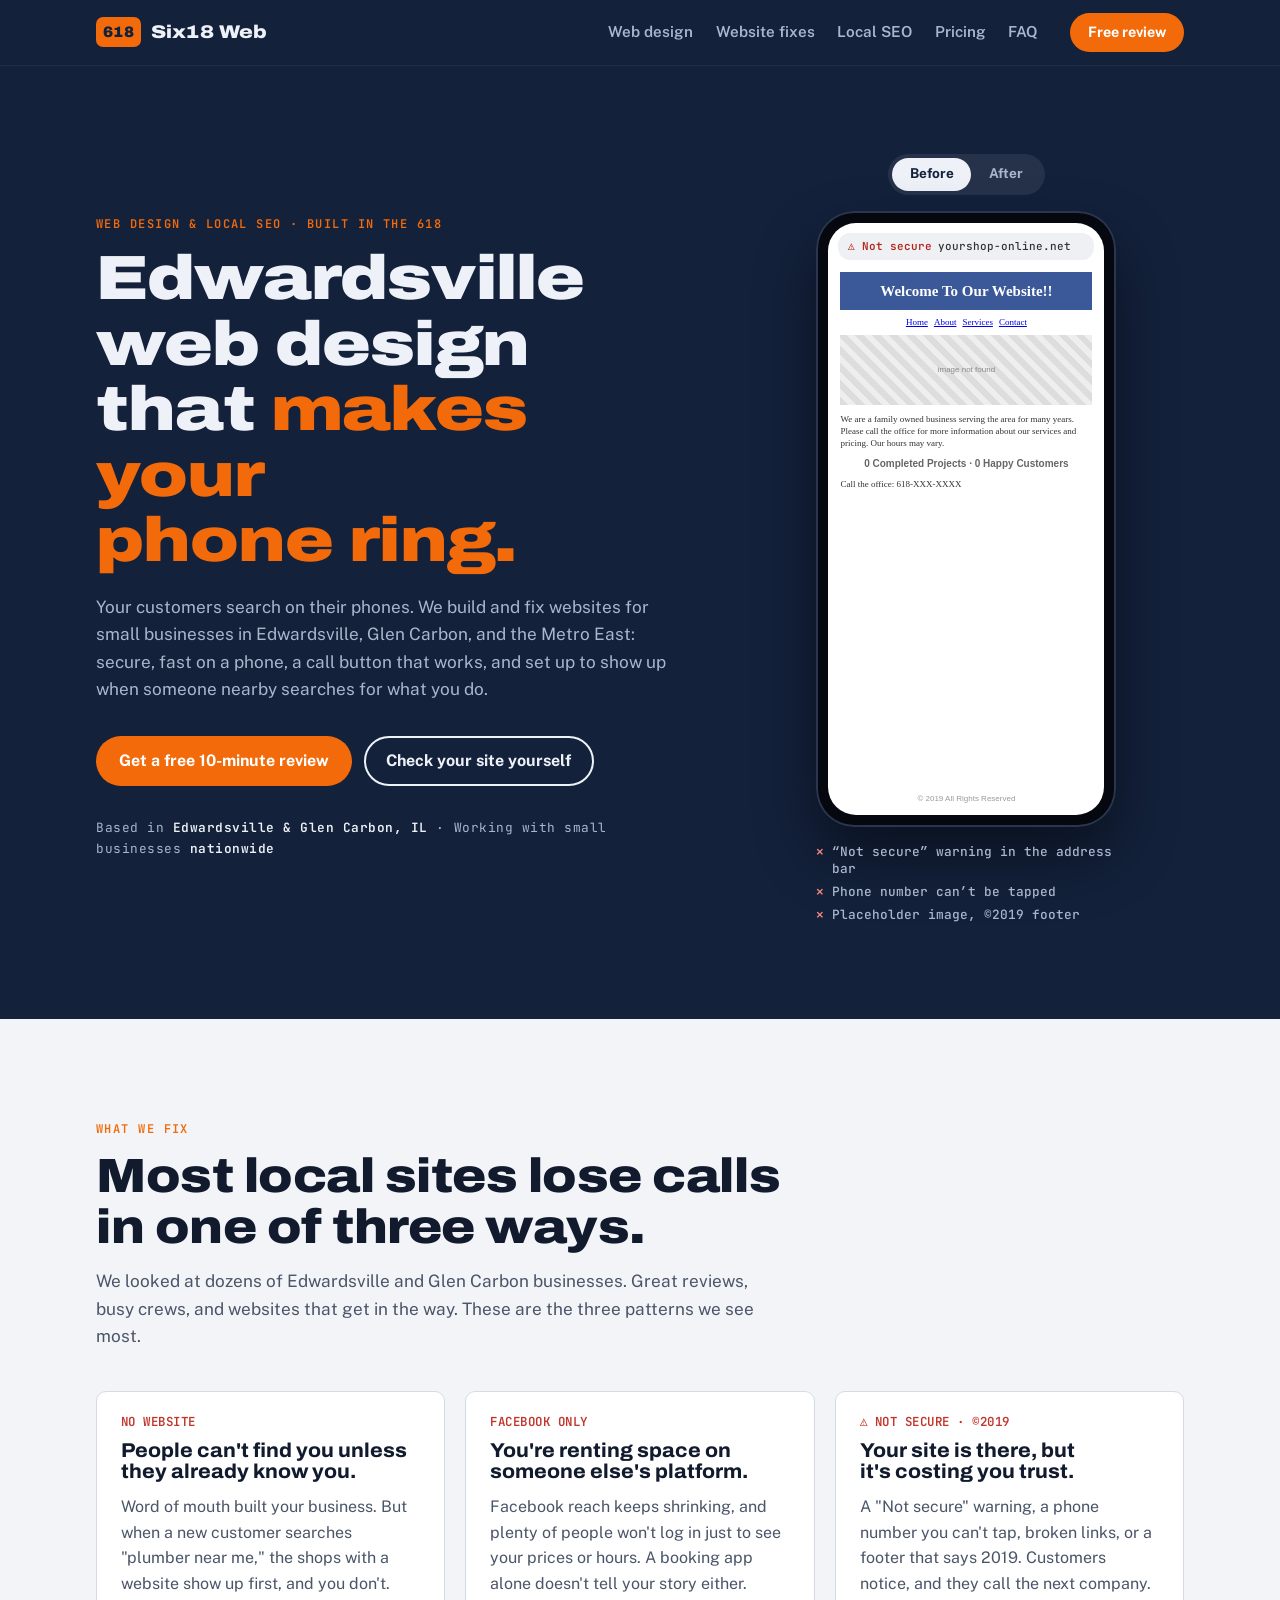
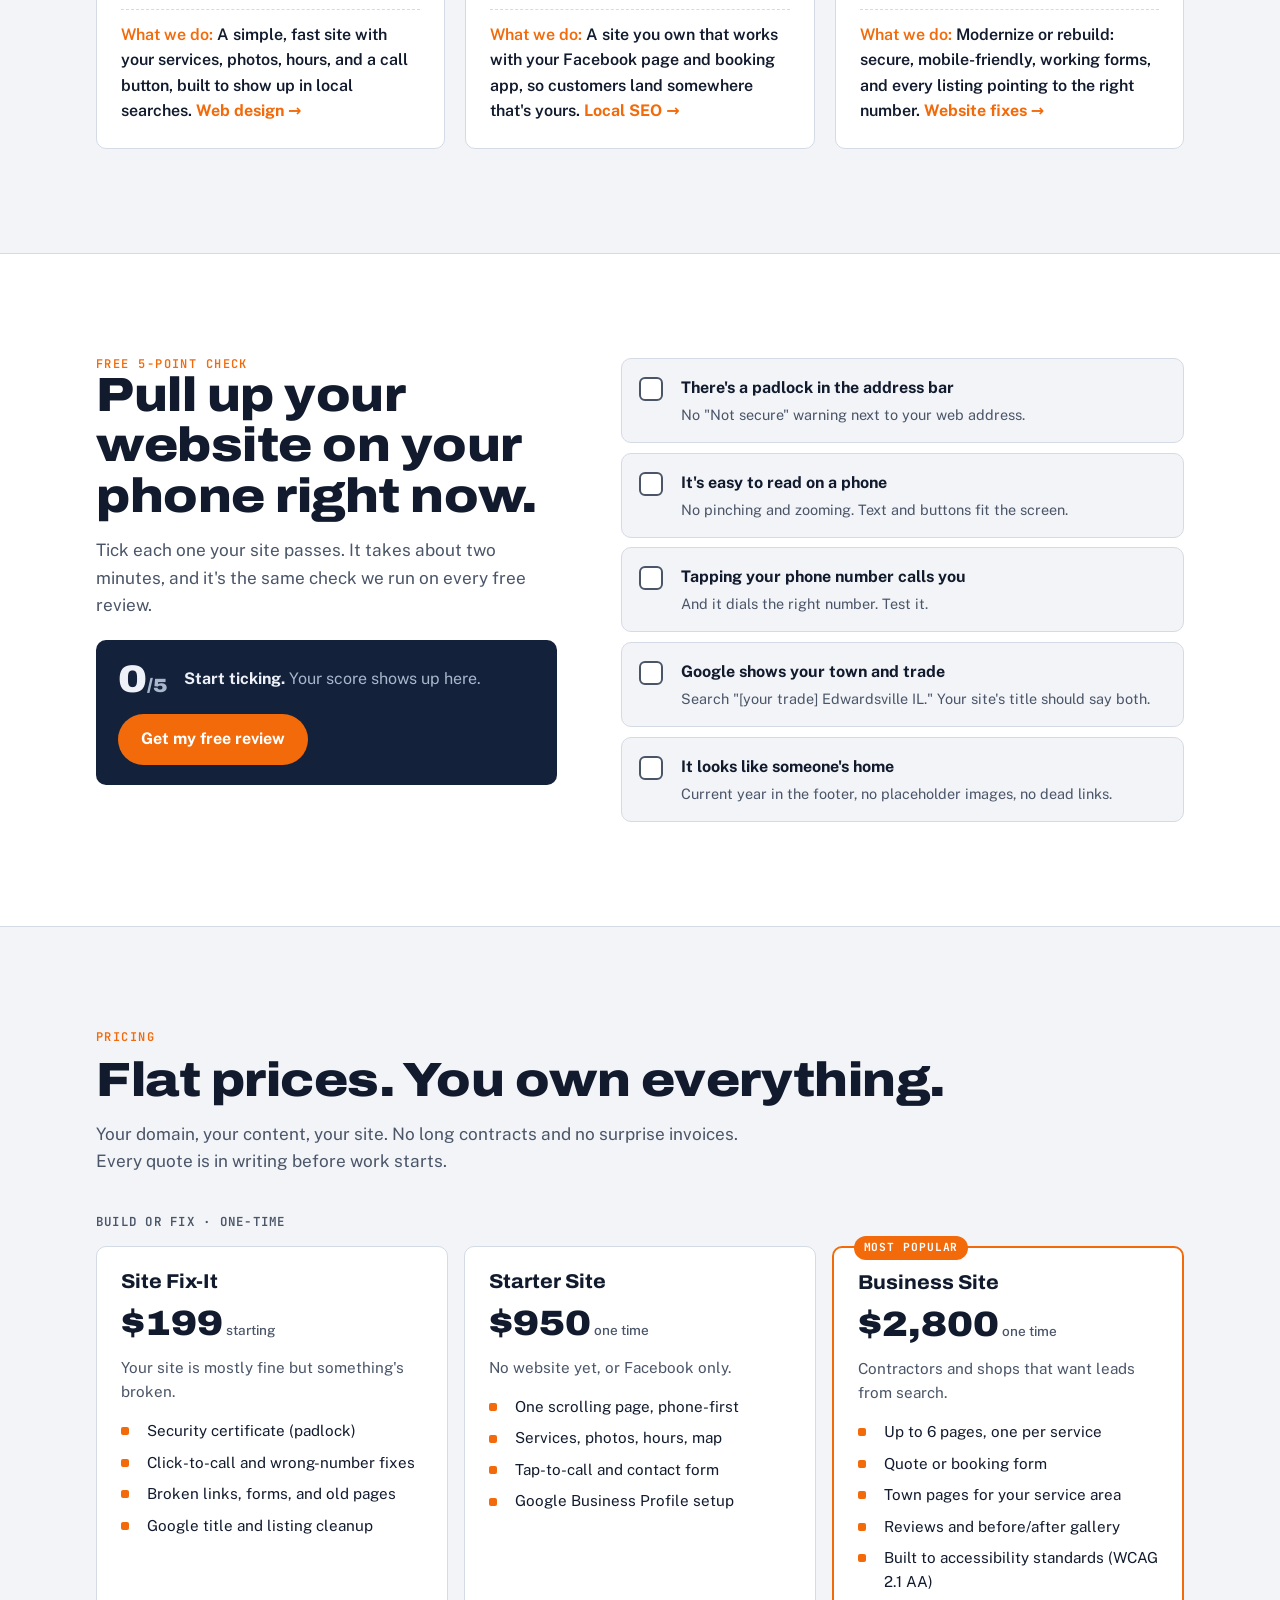
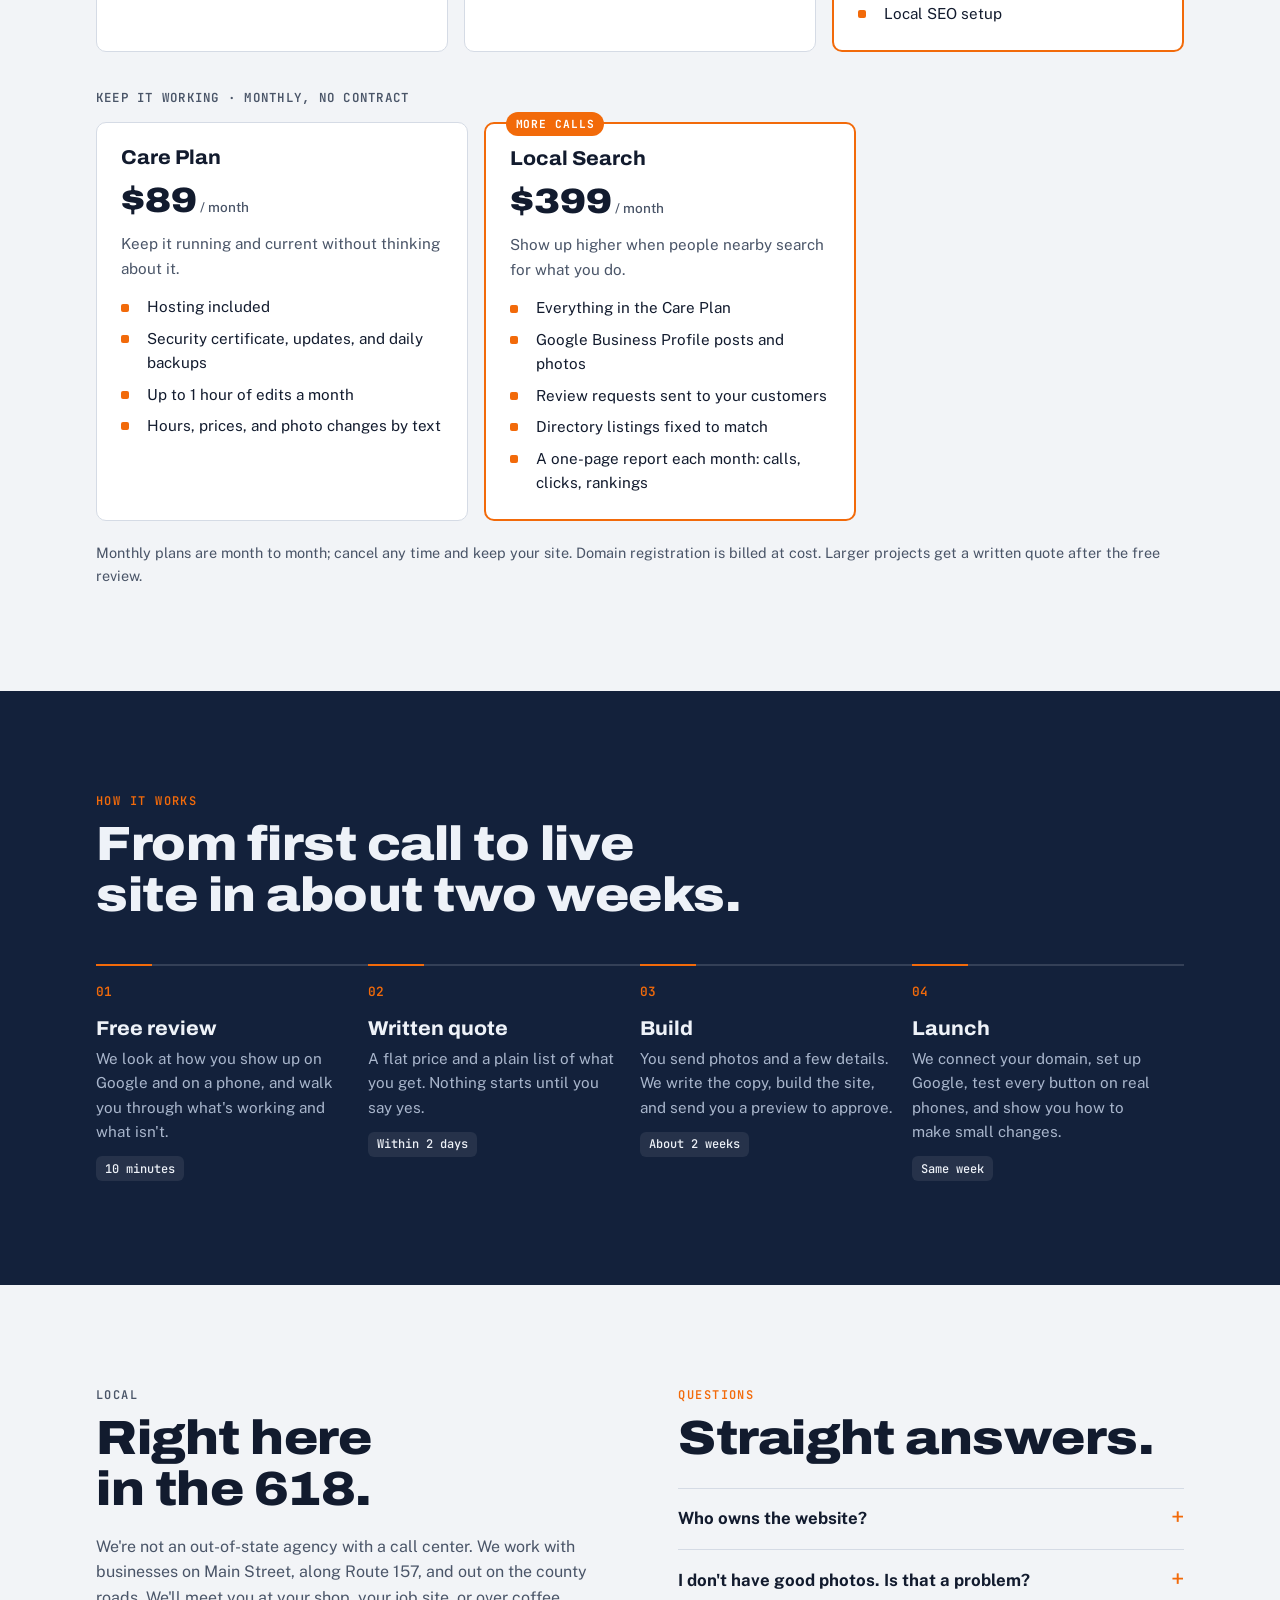
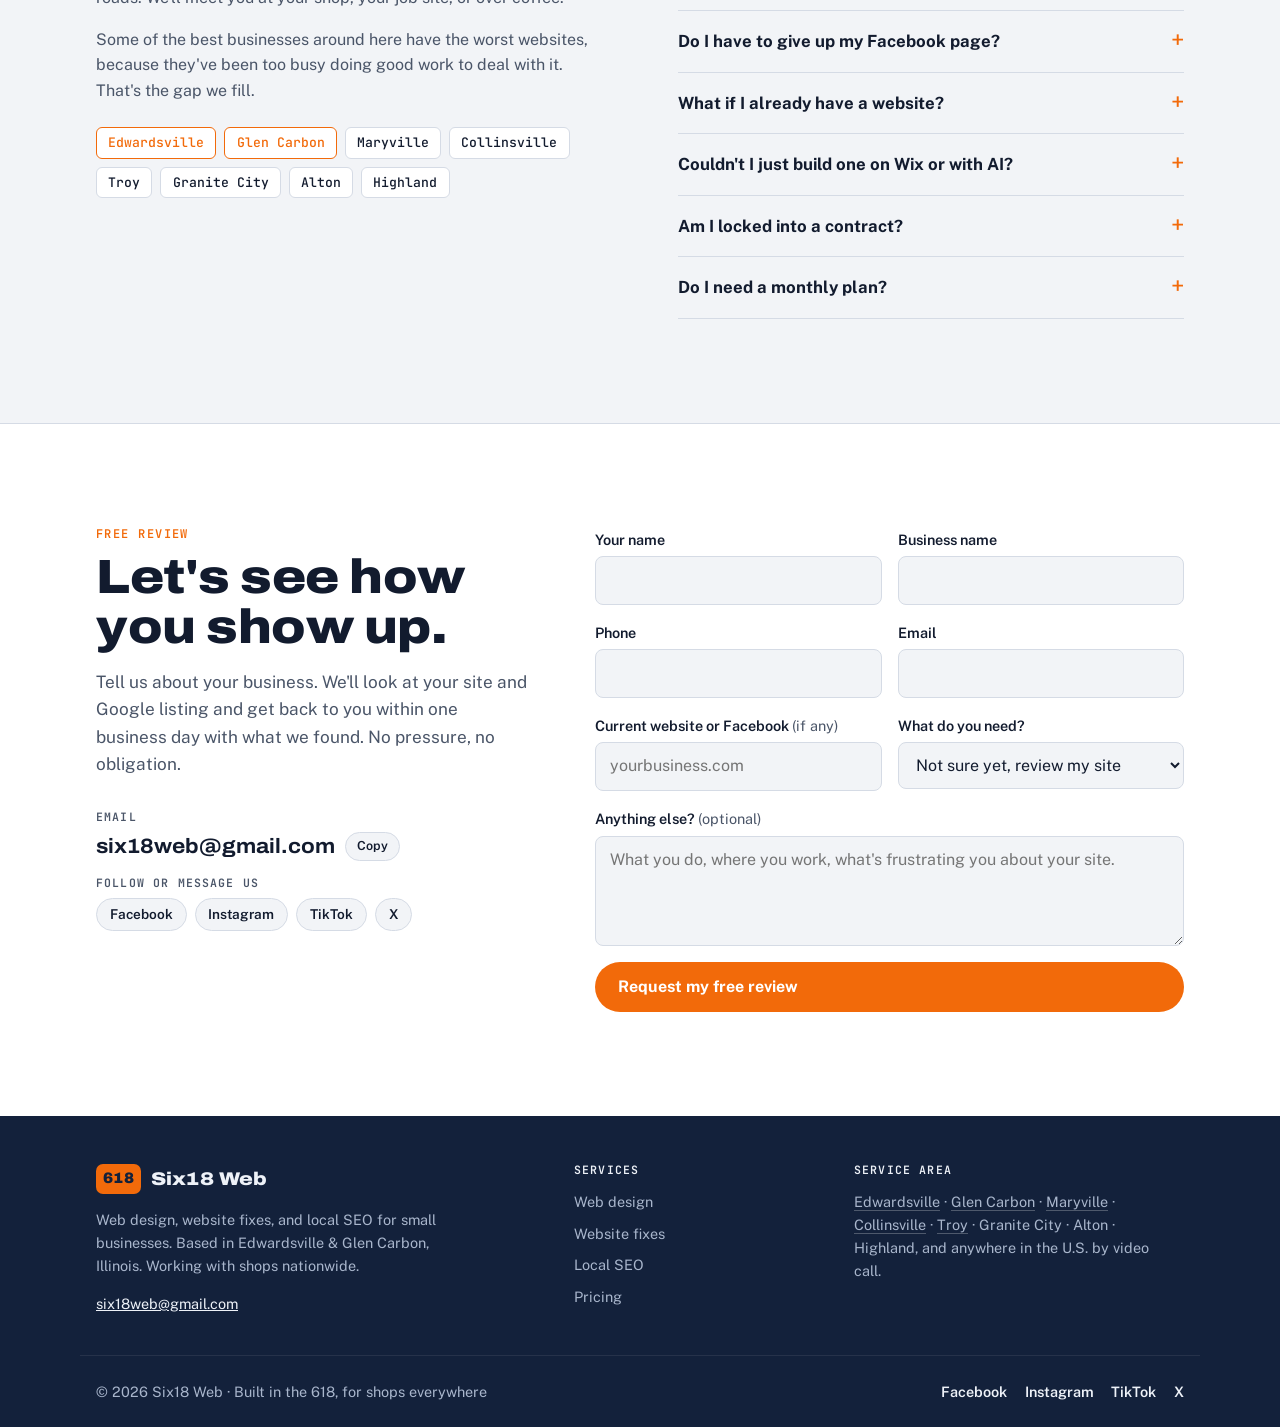
==== index.html @ 02f6ecf0 "Add town pages for Edwardsville, Glen Carbon, Collinsville, Maryville, Troy Each page has town-speci" ====
<!doctype html>
<html lang="en">
<head>
<meta charset="utf-8">
<meta name="viewport" content="width=device-width, initial-scale=1, viewport-fit=cover">
<title>Web Design &amp; Local SEO in Edwardsville, IL | Six18 Web</title>
<meta name="description" content="Web design, website fixes &amp; local SEO for small businesses in Edwardsville, Glen Carbon &amp; the Metro East. Flat prices. Free 10-minute site review.">
<link rel="canonical" href="https://six18web.com/">
<meta name="robots" content="index, follow, max-image-preview:large">
<meta property="og:type" content="website">
<meta property="og:site_name" content="Six18 Web">
<meta property="og:locale" content="en_US">
<meta property="og:title" content="Web Design &amp; Local SEO in Edwardsville, IL | Six18 Web">
<meta property="og:description" content="Web design, website fixes &amp; local SEO for small businesses in Edwardsville, Glen Carbon &amp; the Metro East. Flat prices. Free 10-minute site review.">
<meta property="og:url" content="https://six18web.com/">
<meta property="og:image" content="https://six18web.com/og-image.png">
<meta property="og:image:width" content="1200">
<meta property="og:image:height" content="630">
<meta property="og:image:alt" content="Six18 Web: websites that make your phone ring">
<meta name="twitter:card" content="summary_large_image">
<meta name="twitter:site" content="@six18web">
<meta name="twitter:title" content="Web Design &amp; Local SEO in Edwardsville, IL | Six18 Web">
<meta name="twitter:description" content="Web design, website fixes &amp; local SEO for small businesses in Edwardsville, Glen Carbon &amp; the Metro East. Flat prices. Free 10-minute site review.">
<meta name="twitter:image" content="https://six18web.com/og-image.png">
<meta name="theme-color" content="#13213B">
<meta name="format-detection" content="telephone=no">
<link rel="icon" type="image/png" href="/favicon.png">
<link rel="apple-touch-icon" href="/logo.png">
<script type="application/ld+json">{"@context":"https://schema.org","@graph":[{"@type":"ProfessionalService","@id":"https://six18web.com/#business","name":"Six18 Web","alternateName":"Six18 Web Co.","url":"https://six18web.com/","email":"six18web@gmail.com","logo":"https://six18web.com/logo.png","image":"https://six18web.com/og-image.png","description":"Web design, website fixes, and local SEO for small businesses. Based in Edwardsville and Glen Carbon, Illinois, serving small businesses nationwide.","slogan":"Websites that make your phone ring.","priceRange":"$199–$2,800","address":{"@type":"PostalAddress","addressLocality":"Edwardsville","addressRegion":"IL","postalCode":"62025","addressCountry":"US"},"areaServed":[{"@type":"City","name":"Edwardsville, IL"},{"@type":"City","name":"Glen Carbon, IL"},{"@type":"City","name":"Maryville, IL"},{"@type":"City","name":"Collinsville, IL"},{"@type":"City","name":"Troy, IL"},{"@type":"City","name":"Granite City, IL"},{"@type":"City","name":"Alton, IL"},{"@type":"City","name":"Highland, IL"},{"@type":"Country","name":"United States"}],"knowsAbout":["Web design","Website repair","Local SEO","Google Business Profile","Website accessibility (WCAG 2.1 AA)","Mobile-friendly websites"],"sameAs":["https://www.facebook.com/six18web","https://www.instagram.com/six18web","https://www.tiktok.com/@six18.web","https://x.com/six18web"],"hasOfferCatalog":{"@type":"OfferCatalog","name":"Six18 Web services","itemListElement":[{"@type":"Offer","name":"Site Fix-It","price":"199","priceCurrency":"USD","description":"Fixes for an existing website, starting at $199.","url":"https://six18web.com/website-repair/"},{"@type":"Offer","name":"Starter Site","price":"950","priceCurrency":"USD","description":"One-page, phone-first website with Google Business Profile setup.","url":"https://six18web.com/web-design/"},{"@type":"Offer","name":"Business Site","price":"2800","priceCurrency":"USD","description":"Up to 6 pages, quote or booking form, town pages, and local SEO setup.","url":"https://six18web.com/web-design/"},{"@type":"Offer","name":"Care Plan","price":"89","priceCurrency":"USD","description":"Hosting, updates, backups, and up to 1 hour of edits a month.","priceSpecification":{"@type":"UnitPriceSpecification","price":"89","priceCurrency":"USD","unitText":"MONTH"},"url":"https://six18web.com/#pricing"},{"@type":"Offer","name":"Local Search","price":"399","priceCurrency":"USD","description":"Monthly Google Business Profile, reviews, listings, and reporting.","priceSpecification":{"@type":"UnitPriceSpecification","price":"399","priceCurrency":"USD","unitText":"MONTH"},"url":"https://six18web.com/local-seo/"}]}},{"@type":"WebSite","@id":"https://six18web.com/#website","url":"https://six18web.com/","name":"Six18 Web","publisher":{"@id":"https://six18web.com/#business"}},{"@type":"WebPage","@id":"https://six18web.com/","url":"https://six18web.com/","name":"Web Design & Local SEO in Edwardsville, IL | Six18 Web","description":"Web design, website fixes & local SEO for small businesses in Edwardsville, Glen Carbon & the Metro East. Flat prices. Free 10-minute site review.","isPartOf":{"@id":"https://six18web.com/#website"},"about":{"@id":"https://six18web.com/#business"}},{"@type":"FAQPage","@id":"https://six18web.com/#faq","mainEntity":[{"@type":"Question","name":"Who owns the website?","acceptedAnswer":{"@type":"Answer","text":"You do. The domain is registered in your name, and you get every login. If you ever leave, the site goes with you."}},{"@type":"Question","name":"I don't have good photos. Is that a problem?","acceptedAnswer":{"@type":"Answer","text":"No. Phone photos of real jobs work better than stock pictures. We'll tell you exactly what to shoot, and we can come take them."}},{"@type":"Question","name":"Do I have to give up my Facebook page?","acceptedAnswer":{"@type":"Answer","text":"Keep it. Your site links to it and pulls in your reviews. Facebook is good for regulars; your site is how new customers find you."}},{"@type":"Question","name":"What if I already have a website?","acceptedAnswer":{"@type":"Answer","text":"Often it just needs fixing, not replacing. The free review tells you which, and the Fix-It plan covers most small problems."}},{"@type":"Question","name":"Couldn't I just build one on Wix or with AI?","acceptedAnswer":{"@type":"Answer","text":"You could, and some owners do. Most of the people we work with would rather spend that weekend on a job site. We handle everything from photos to Google setup, test it on real phones, and keep it working after launch."}},{"@type":"Question","name":"Am I locked into a contract?","acceptedAnswer":{"@type":"Answer","text":"No. Builds are a flat price, and monthly plans are month to month. Cancel any time and the site, domain, and content stay yours."}},{"@type":"Question","name":"Do I need a monthly plan?","acceptedAnswer":{"@type":"Answer","text":"No. It's optional. Without one, we hand you the keys and show you how to make small changes yourself. The Care Plan covers hosting and edits; Local Search is for owners who want more calls from Google."}}]}]}</script>
<link rel="preconnect" href="https://fonts.googleapis.com">
<link rel="preconnect" href="https://fonts.gstatic.com" crossorigin>
<link rel="stylesheet" href="https://fonts.googleapis.com/css2?family=Archivo:wdth,wght@62..125,400..900&family=Public+Sans:ital,wght@0,400;0,500;0,600;0,700;1,400&family=JetBrains+Mono:wght@400;600&display=swap">
<link rel="stylesheet" href="/styles.css">
</head>
<body>

<!--HEADER-->
<header class="site-head">
  <div class="wrap">
    <a class="logo" href="/" aria-label="Six18 Web home"><span class="logo-mark" aria-hidden="true">618</span><span data-bind="name">Six18 Web</span></a>
    <nav class="nav" aria-label="Main">
      <a href="/web-design/">Web design</a><a href="/website-repair/">Website fixes</a><a href="/local-seo/">Local SEO</a><a href="/#pricing">Pricing</a>
      <a href="/#faq">FAQ</a>
    </nav>
    <a class="btn btn-primary head-call" href="/#contact">Free review</a>
  </div>
</header>
<!--/HEADER-->

<main id="top">
  <section class="hero">
    <div class="wrap">
      <div>
        <p class="eyebrow">Web design &amp; local SEO · Built in the 618</p>
        <h1>Edwardsville web design that <em>makes your phone ring.</em></h1>
        <p class="lede">Your customers search on their phones. We build and fix websites for small businesses in Edwardsville, Glen Carbon, and the Metro East: secure, fast on a phone, a call button that works, and set up to show up when someone nearby searches for what you do.</p>
        <div class="hero-ctas">
          <a class="btn btn-primary" href="#contact">Get a free 10-minute review</a>
          <a class="btn btn-ghost" href="#checkup">Check your site yourself</a>
        </div>
        <p class="towns">Based in <b>Edwardsville &amp; Glen Carbon, IL</b> · Working with small businesses <b>nationwide</b></p>
      </div>
      <div class="phone-col">
        <div class="toggle" role="group" aria-label="Show website before or after">
          <button type="button" id="btn-before" aria-pressed="true">Before</button>
          <button type="button" id="btn-after" aria-pressed="false">After</button>
        </div>
        <div class="phone" aria-live="polite">
          <div class="screen" id="screen-before">
            <div class="urlbar"><span class="warn">⚠ Not secure</span><span>yourshop-online.net</span></div>
            <div class="page old">
              <div class="banner">Welcome To Our Website!!</div>
              <div class="navrow"><span>Home</span><span>About</span><span>Services</span><span>Contact</span></div>
              <div class="imgph">image not found</div>
              <p class="tiny">We are a family owned business serving the area for many years. Please call the office for more information about our services and pricing. Our hours may vary.</p>
              <p class="count">0 Completed Projects · 0 Happy Customers</p>
              <p class="tiny">Call the office: 618-XXX-XXXX</p>
              <p class="foot">© 2019 All Rights Reserved</p>
            </div>
          </div>
          <div class="screen" id="screen-after" hidden>
            <div class="urlbar"><span class="lock">🔒</span><span>yourshop.com</span></div>
            <div class="page new">
              <p class="brand">Your Shop<br>Roofing &amp; Exteriors</p>
              <p class="tag">Edwardsville &amp; Glen Carbon, IL · Free inspections</p>
              <div class="hero-img">Storm damage? We work with your insurance.</div>
              <div class="call">📞 Tap to call</div>
              <div class="quote">Request a free quote</div>
              <div class="chips"><span>Roof replacement</span><span>Gutters</span><span>Siding</span><span>Insurance claims</span></div>
              <p class="stars">★★★★★ Real Google reviews, right on the page</p>
            </div>
          </div>
        </div>
        <ul class="issues" id="issues" aria-label="What changed"></ul>
      </div>
    </div>
  </section>

  <section id="fixes">
    <div class="wrap">
      <div class="problems-head">
        <p class="eyebrow">What we fix</p>
        <h2>Most local sites lose calls in one of three ways.</h2>
        <p class="lede">We looked at dozens of Edwardsville and Glen Carbon businesses. Great reviews, busy crews, and websites that get in the way. These are the three patterns we see most.</p>
      </div>
      <div class="problems">
        <article class="problem">
          <span class="sym">NO WEBSITE</span>
          <h3>People can't find you unless they already know you.</h3>
          <p>Word of mouth built your business. But when a new customer searches "plumber near me," the shops with a website show up first, and you don't.</p>
          <p class="fix">A simple, fast site with your services, photos, hours, and a call button, built to show up in local searches. <a href="/web-design/">Web design →</a></p>
        </article>
        <article class="problem">
          <span class="sym">FACEBOOK ONLY</span>
          <h3>You're renting space on someone else's platform.</h3>
          <p>Facebook reach keeps shrinking, and plenty of people won't log in just to see your prices or hours. A booking app alone doesn't tell your story either.</p>
          <p class="fix">A site you own that works with your Facebook page and booking app, so customers land somewhere that's yours. <a href="/local-seo/">Local SEO →</a></p>
        </article>
        <article class="problem">
          <span class="sym">⚠ NOT SECURE · ©2019</span>
          <h3>Your site is there, but it's costing you trust.</h3>
          <p>A "Not secure" warning, a phone number you can't tap, broken links, or a footer that says 2019. Customers notice, and they call the next company.</p>
          <p class="fix">Modernize or rebuild: secure, mobile-friendly, working forms, and every listing pointing to the right number. <a href="/website-repair/">Website fixes →</a></p>
        </article>
      </div>
    </div>
  </section>

  <section class="checkup" id="checkup">
    <div class="wrap">
      <div>
        <p class="eyebrow">Free 5-point check</p>
        <h2>Pull up your website on your phone right now.</h2>
        <p class="lede" style="margin-top:1rem">Tick each one your site passes. It takes about two minutes, and it's the same check we run on every free review.</p>
        <div class="score" aria-live="polite">
          <div class="score-num" id="score-num">0<span>/5</span></div>
          <p class="score-msg" id="score-msg"><b>Start ticking.</b> Your score shows up here.</p>
          <a class="btn btn-primary" href="#contact">Get my free review</a>
        </div>
      </div>
      <ul class="checks">
        <li class="check"><label for="c1"><input type="checkbox" id="c1"><span><strong>There's a padlock in the address bar</strong><small>No "Not secure" warning next to your web address.</small></span></label></li>
        <li class="check"><label for="c2"><input type="checkbox" id="c2"><span><strong>It's easy to read on a phone</strong><small>No pinching and zooming. Text and buttons fit the screen.</small></span></label></li>
        <li class="check"><label for="c3"><input type="checkbox" id="c3"><span><strong>Tapping your phone number calls you</strong><small>And it dials the right number. Test it.</small></span></label></li>
        <li class="check"><label for="c4"><input type="checkbox" id="c4"><span><strong>Google shows your town and trade</strong><small>Search "[your trade] Edwardsville IL." Your site's title should say both.</small></span></label></li>
        <li class="check"><label for="c5"><input type="checkbox" id="c5"><span><strong>It looks like someone's home</strong><small>Current year in the footer, no placeholder images, no dead links.</small></span></label></li>
      </ul>
    </div>
  </section>

  <section id="pricing">
    <div class="wrap">
      <p class="eyebrow">Pricing</p>
      <h2 style="margin-top:.75rem">Flat prices. You own everything.</h2>
      <p class="lede" style="margin-top:1rem">Your domain, your content, your site. No long contracts and no surprise invoices. Every quote is in writing before work starts.</p>
      <p class="group-label">Build or fix · one-time</p>
      <div class="pricing-grid">
        <article class="plan">
          <h3><a href="/website-repair/">Site Fix-It</a></h3>
          <p class="price">$199<small> starting</small></p>
          <p class="for">Your site is mostly fine but something's broken.</p>
          <ul><li>Security certificate (padlock)</li><li>Click-to-call and wrong-number fixes</li><li>Broken links, forms, and old pages</li><li>Google title and listing cleanup</li></ul>
        </article>
        <article class="plan">
          <h3><a href="/web-design/">Starter Site</a></h3>
          <p class="price">$950<small> one time</small></p>
          <p class="for">No website yet, or Facebook only.</p>
          <ul><li>One scrolling page, phone-first</li><li>Services, photos, hours, map</li><li>Tap-to-call and contact form</li><li>Google Business Profile setup</li></ul>
        </article>
        <article class="plan feature">
          <span class="badge">Most popular</span>
          <h3><a href="/web-design/">Business Site</a></h3>
          <p class="price">$2,800<small> one time</small></p>
          <p class="for">Contractors and shops that want leads from search.</p>
          <ul><li>Up to 6 pages, one per service</li><li>Quote or booking form</li><li>Town pages for your service area</li><li>Reviews and before/after gallery</li><li>Built to accessibility standards (WCAG 2.1 AA)</li><li>Local SEO setup</li></ul>
        </article>
      </div>
      <p class="group-label">Keep it working · monthly, no contract</p>
      <div class="pricing-grid monthly">
        <article class="plan">
          <h3>Care Plan</h3>
          <p class="price">$89<small> / month</small></p>
          <p class="for">Keep it running and current without thinking about it.</p>
          <ul><li>Hosting included</li><li>Security certificate, updates, and daily backups</li><li>Up to 1 hour of edits a month</li><li>Hours, prices, and photo changes by text</li></ul>
        </article>
        <article class="plan feature">
          <span class="badge">More calls</span>
          <h3><a href="/local-seo/">Local Search</a></h3>
          <p class="price">$399<small> / month</small></p>
          <p class="for">Show up higher when people nearby search for what you do.</p>
          <ul><li>Everything in the Care Plan</li><li>Google Business Profile posts and photos</li><li>Review requests sent to your customers</li><li>Directory listings fixed to match</li><li>A one-page report each month: calls, clicks, rankings</li></ul>
        </article>
      </div>
      <p class="price-note">Monthly plans are month to month; cancel any time and keep your site. Domain registration is billed at cost. Larger projects get a written quote after the free review.</p>
    </div>
  </section>

  <section class="process">
    <div class="wrap">
      <p class="eyebrow">How it works</p>
      <h2 style="margin-top:.75rem">From first call to live site in about two weeks.</h2>
      <div class="steps">
        <div class="step"><h3>Free review</h3><p>We look at how you show up on Google and on a phone, and walk you through what's working and what isn't.</p><span class="when">10 minutes</span></div>
        <div class="step"><h3>Written quote</h3><p>A flat price and a plain list of what you get. Nothing starts until you say yes.</p><span class="when">Within 2 days</span></div>
        <div class="step"><h3>Build</h3><p>You send photos and a few details. We write the copy, build the site, and send you a preview to approve.</p><span class="when">About 2 weeks</span></div>
        <div class="step"><h3>Launch</h3><p>We connect your domain, set up Google, test every button on real phones, and show you how to make small changes.</p><span class="when">Same week</span></div>
      </div>
    </div>
  </section>

  <section id="faq">
    <div class="wrap two">
      <div class="local">
        <p class="eyebrow">Local</p>
        <h2 style="margin-top:.75rem">Right here in the 618.</h2>
        <p style="margin-top:1.25rem">We're not an out-of-state agency with a call center. We work with businesses on Main Street, along Route 157, and out on the county roads. We'll meet you at your shop, your job site, or over coffee.</p>
        <p>Some of the best businesses around here have the worst websites, because they've been too busy doing good work to deal with it. That's the gap we fill.</p>
        <div class="area"><a href="/edwardsville-il/" class="home">Edwardsville</a><a href="/glen-carbon-il/" class="home">Glen Carbon</a><a href="/maryville-il/">Maryville</a><a href="/collinsville-il/">Collinsville</a><a href="/troy-il/">Troy</a><span>Granite City</span><span>Alton</span><span>Highland</span></div>
      </div>
      <div>
        <p class="eyebrow">Questions</p>
        <h2 style="margin-top:.75rem;margin-bottom:1.5rem">Straight answers.</h2>
        <details><summary>Who owns the website?</summary><p>You do. The domain is registered in your name, and you get every login. If you ever leave, the site goes with you.</p></details>
        <details><summary>I don't have good photos. Is that a problem?</summary><p>No. Phone photos of real jobs work better than stock pictures. We'll tell you exactly what to shoot, and we can come take them.</p></details>
        <details><summary>Do I have to give up my Facebook page?</summary><p>Keep it. Your site links to it and pulls in your reviews. Facebook is good for regulars; your site is how new customers find you.</p></details>
        <details><summary>What if I already have a website?</summary><p>Often it just needs fixing, not replacing. The free review tells you which, and the Fix-It plan covers most small problems.</p></details>
        <details><summary>Couldn't I just build one on Wix or with AI?</summary><p>You could, and some owners do. Most of the people we work with would rather spend that weekend on a job site. We handle everything from photos to Google setup, test it on real phones, and keep it working after launch.</p></details>
        <details><summary>Am I locked into a contract?</summary><p>No. Builds are a flat price, and monthly plans are month to month. Cancel any time and the site, domain, and content stay yours.</p></details>
        <details><summary>Do I need a monthly plan?</summary><p>No. It's optional. Without one, we hand you the keys and show you how to make small changes yourself. The Care Plan covers hosting and edits; Local Search is for owners who want more calls from Google.</p></details>
      </div>
    </div>
  </section>

  <section class="contact" id="contact">
    <div class="wrap">
      <div>
        <p class="eyebrow">Free review</p>
        <h2 style="margin-top:.75rem">Let's see how you show up.</h2>
        <p class="lede" style="margin-top:1rem">Tell us about your business. We'll look at your site and Google listing and get back to you within one business day with what we found. No pressure, no obligation.</p>
        <div class="direct">
          <div class="direct-row" id="phone-row" hidden><span class="lbl">Call or text</span><span class="val" data-bind="phone">(618) XXX-XXXX</span><button class="copy" type="button" data-copy="phone">Copy</button></div>
          <div class="direct-row"><span class="lbl">Email</span><a class="val" href="mailto:six18web@gmail.com" data-bind="email" style="text-decoration:none">six18web@gmail.com</a><button class="copy" type="button" data-copy="email">Copy</button></div>
          <div class="direct-row"><span class="lbl">Follow or message us</span><div class="direct-socials"><a href="https://www.facebook.com/six18web" target="_blank" rel="noopener">Facebook</a><a href="https://www.instagram.com/six18web" target="_blank" rel="noopener">Instagram</a><a href="https://www.tiktok.com/@six18.web" target="_blank" rel="noopener">TikTok</a><a href="https://x.com/six18web" target="_blank" rel="noopener">X</a></div></div>
        </div>
      </div>
      <form id="lead" novalidate>
        <div class="field"><label for="f-name">Your name</label><input type="text" id="f-name" autocomplete="name" required></div>
        <div class="field"><label for="f-biz">Business name</label><input type="text" id="f-biz" autocomplete="organization" required></div>
        <div class="field"><label for="f-phone">Phone</label><input type="tel" id="f-phone" autocomplete="tel"></div>
        <div class="field"><label for="f-email">Email</label><input type="email" id="f-email" autocomplete="email"></div>
        <div class="field"><label for="f-site">Current website or Facebook <span>(if any)</span></label><input type="text" id="f-site" placeholder="yourbusiness.com"></div>
        <div class="field"><label for="f-need">What do you need?</label>
          <select id="f-need"><option>Not sure yet, review my site</option><option>A new website</option><option>Fix my current website</option><option>Show up better on Google</option><option>Monthly updates</option></select></div>
        <div class="field full"><label for="f-msg">Anything else? <span>(optional)</span></label><textarea id="f-msg" placeholder="What you do, where you work, what's frustrating you about your site."></textarea></div>
        <input type="text" id="f-hp" name="_honey" tabindex="-1" autocomplete="off" aria-hidden="true" style="position:absolute;left:-9999px;width:1px;height:1px;opacity:0">
        <p class="err full" id="f-err" hidden>Add your name, your business name, and a phone or email so we can reach you.</p>
        <div class="field full"><button class="btn btn-primary" type="submit" id="f-submit" style="justify-self:start">Request my free review</button></div>
        <div class="sent" id="sent" role="status" hidden>
          <strong>Thanks, your request is in.</strong>
          <p>We'll look at your site and Google listing and reply within one business day. Keep an eye on your inbox (and spam folder, just in case).</p>
        </div>
        <div class="sent" id="sent-fail" role="alert" hidden>
          <strong>That didn't go through.</strong>
          <p>Something blocked the form. Copy your note below and email it to six18web@gmail.com, and we'll reply within one business day.</p>
          <textarea id="sent-text" readonly aria-label="Your message"></textarea>
          <div class="row"><button class="btn btn-primary" type="button" id="copy-msg">Copy message</button><a class="btn btn-ghost" id="mail-msg" href="#">Open in email</a></div>
        </div>
      </form>
    </div>
  </section>
</main>

<!--FOOTER-->
<footer>
  <div class="wrap foot-grid">
    <div class="foot-brand">
      <a class="logo" href="/"><span class="logo-mark" aria-hidden="true">618</span><span>Six18 Web</span></a>
      <p>Web design, website fixes, and local SEO for small businesses. Based in Edwardsville &amp; Glen Carbon, Illinois. Working with shops nationwide.</p>
      <p><a href="mailto:six18web@gmail.com">six18web@gmail.com</a></p>
    </div>
    <nav aria-label="Services"><p class="foot-h">Services</p><ul><li><a href="/web-design/">Web design</a></li><li><a href="/website-repair/">Website fixes</a></li><li><a href="/local-seo/">Local SEO</a></li><li><a href="/#pricing">Pricing</a></li></ul></nav>
    <div><p class="foot-h">Service area</p><p class="foot-towns"><a href="/edwardsville-il/">Edwardsville</a> · <a href="/glen-carbon-il/">Glen Carbon</a> · <a href="/maryville-il/">Maryville</a> · <a href="/collinsville-il/">Collinsville</a> · <a href="/troy-il/">Troy</a> · Granite City · Alton · Highland, and anywhere in the U.S. by video call.</p></div>
  </div>
  <div class="wrap foot-bottom">
    <span>© <span id="yr">2026</span> Six18 Web · Built in the 618, for shops everywhere</span>
    <nav class="socials" aria-label="Social media"><a href="https://www.facebook.com/six18web" target="_blank" rel="noopener">Facebook</a><a href="https://www.instagram.com/six18web" target="_blank" rel="noopener">Instagram</a><a href="https://www.tiktok.com/@six18.web" target="_blank" rel="noopener">TikTok</a><a href="https://x.com/six18web" target="_blank" rel="noopener">X</a></nav>
  </div>
</footer>
<!--/FOOTER-->

<script>
/* Edit these to update the whole page */
const SITE = {
  name: "Six18 Web",
  phone: "",   /* add the business number here, e.g. "(618) 555-0123" */
  email: "six18web@gmail.com"
};
document.querySelectorAll('[data-bind]').forEach(el => { const k = el.dataset.bind; if (SITE[k]) el.textContent = SITE[k]; });
if (SITE.phone) document.getElementById('phone-row').hidden = false;
document.getElementById('yr').textContent = new Date().getFullYear();

/* Before / after phone */
const issues = {
  before: [["x","“Not secure” warning in the address bar"],["x","Phone number can’t be tapped"],["x","Placeholder image, ©2019 footer"]],
  after: [["ok","Padlock: secure connection"],["ok","Tap-to-call and quote button up top"],["ok","Town + services Google can read"]]
};
const ul = document.getElementById('issues');
function show(state){
  document.getElementById('screen-before').hidden = state !== 'before';
  document.getElementById('screen-after').hidden = state !== 'after';
  document.getElementById('btn-before').setAttribute('aria-pressed', state === 'before');
  document.getElementById('btn-after').setAttribute('aria-pressed', state === 'after');
  ul.innerHTML = '';
  issues[state].forEach(([k, t]) => { const li = document.createElement('li'); const s = document.createElement('span'); s.className = k; s.textContent = k === 'x' ? '✕' : '✓'; li.append(s, document.createTextNode(t)); ul.append(li); });
}
document.getElementById('btn-before').addEventListener('click', () => show('before'));
document.getElementById('btn-after').addEventListener('click', () => show('after'));
show('before');

/* Checkup score */
const msgs = [
  "<b>Your site is likely costing you calls every week.</b> Let's fix the basics.",
  "<b>Your site is likely costing you calls every week.</b> Let's fix the basics.",
  "<b>A few things are getting in the way.</b> Most are quick fixes.",
  "<b>Close.</b> A couple of fixes and you're in good shape.",
  "<b>Nearly there.</b> One fix and you're set.",
  "<b>Nice work.</b> Want help showing up higher on Google?"
];
const boxes = [...document.querySelectorAll('.checks input')];
function score(){
  const n = boxes.filter(b => b.checked).length;
  document.getElementById('score-num').innerHTML = n + '<span>/5</span>';
  document.getElementById('score-msg').innerHTML = boxes.some(b => b.checked) ? msgs[n] : "<b>Start ticking.</b> Your score shows up here.";
}
boxes.forEach(b => b.addEventListener('change', score));

/* Copy helpers */
async function copyText(text, btn, fallbackEl){
  try { await navigator.clipboard.writeText(text); const o = btn.textContent; btn.textContent = 'Copied'; setTimeout(() => btn.textContent = o, 1600); }
  catch(e){ if (fallbackEl){ fallbackEl.focus(); fallbackEl.select && fallbackEl.select(); } btn.textContent = 'Select and copy'; }
}
document.querySelectorAll('[data-copy]').forEach(btn => btn.addEventListener('click', () => {
  const val = SITE[btn.dataset.copy];
  copyText(val, btn, btn.previousElementSibling);
}));

/* Lead form: posts into the "Six18 Web – Review Requests" Google Form (responses land in the linked Google Sheet).
   If a field is renamed or added in the Google Form, update the entry IDs below. */
const FORM_ENDPOINT = 'https://docs.google.com/forms/d/e/1FAIpQLScylhmbYntFLCd5gkzJQ0wdYOxk01Bv5mk4QVKf6PaYSDNwhA/formResponse';
const FORM_FIELDS = {
  'f-name':  'entry.1475555693',  /* Name */
  'f-biz':   'entry.1764585247',  /* Business */
  'f-phone': 'entry.474048312',   /* Phone */
  'f-email': 'entry.570045242',   /* Email */
  'f-site':  'entry.539808713',   /* Current website or Facebook */
  'f-need':  'entry.1875138850',  /* Looking for */
  'f-msg':   'entry.499495201'    /* Notes */
};
const form = document.getElementById('lead');
form.addEventListener('submit', async e => {
  e.preventDefault();
  const v = id => document.getElementById(id).value.trim();
  const ok = v('f-name') && v('f-biz') && (v('f-phone') || v('f-email'));
  document.getElementById('f-err').hidden = !!ok;
  if (!ok) return;
  if (v('f-hp')) return; /* spam bot filled the hidden field */
  const btn = document.getElementById('f-submit');
  btn.disabled = true; btn.textContent = 'Sending…';
  try {
    const body = new URLSearchParams();
    Object.entries(FORM_FIELDS).forEach(([id, entry]) => body.append(entry, v(id)));
    /* Google Forms doesn't send a readable reply to other sites ("no-cors"),
       so a network error is the only failure we can detect. */
    await fetch(FORM_ENDPOINT, { method: 'POST', mode: 'no-cors', body });
    form.querySelectorAll('.field').forEach(f => f.hidden = true);
    document.getElementById('sent').hidden = false;
    document.getElementById('sent').scrollIntoView({behavior:'smooth', block:'nearest'});
    return;
  } catch (err) {
    btn.disabled = false; btn.textContent = 'Request my free review';
  }
  const text = [
    `Free review request for ${SITE.name}`,
    `Name: ${v('f-name')}`,
    `Business: ${v('f-biz')}`,
    v('f-phone') && `Phone: ${v('f-phone')}`,
    v('f-email') && `Email: ${v('f-email')}`,
    v('f-site') && `Current site: ${v('f-site')}`,
    `Looking for: ${v('f-need')}`,
    v('f-msg') && `Notes: ${v('f-msg')}`
  ].filter(Boolean).join('\n');
  const box = document.getElementById('sent-text');
  box.value = text;
  document.getElementById('mail-msg').href = 'mailto:' + encodeURIComponent(SITE.email) + '?subject=' + encodeURIComponent('Free website review: ' + v('f-biz')) + '&body=' + encodeURIComponent(text);
  document.getElementById('sent-fail').hidden = false;
  document.getElementById('sent-fail').scrollIntoView({behavior:'smooth', block:'nearest'});
});
document.getElementById('copy-msg').addEventListener('click', e => copyText(document.getElementById('sent-text').value, e.currentTarget, document.getElementById('sent-text')));
</script>
</body>
</html>
---- styles.css ----
/* Layout: hi-vis job-site signage. Navy bands, safety-orange accents, a working phone mockup as the hero proof. */
:root{
  --bg:#F2F4F7;
  --surface:#FFFFFF;
  --ink:#121B2E;
  --muted:#4A5568;
  --line:#D5DBE5;
  --band:#13213B;
  --band-ink:#EEF2F8;
  --band-muted:#A9B6CC;
  --accent:#F26A0A;
  --accent-ink:#FFFFFF;
  --accent-soft:#FFE6D3;
  --good:#1F8A4C;
  --bad:#C2352B;
  --display:"Archivo","Arial Narrow",Arial,sans-serif;
  --body:"Public Sans",system-ui,-apple-system,"Segoe UI",Arial,sans-serif;
  --mono:"JetBrains Mono",ui-monospace,Menlo,Consolas,monospace;
  --radius:10px;
}
@media (prefers-color-scheme: dark){:root:not([data-theme="light"]){
  --bg:#0C1322;--surface:#141E33;--ink:#E8EDF5;--muted:#A3AFC4;--line:#26334D;
  --band:#08101F;--band-ink:#EEF2F8;--band-muted:#9AA8C0;
  --accent:#FF7B24;--accent-ink:#1A0E04;--accent-soft:#3A2110;--good:#41C27A;--bad:#F06A5F;color-scheme:dark}}
:root[data-theme="dark"]{
  --bg:#0C1322;--surface:#141E33;--ink:#E8EDF5;--muted:#A3AFC4;--line:#26334D;
  --band:#08101F;--band-ink:#EEF2F8;--band-muted:#9AA8C0;
  --accent:#FF7B24;--accent-ink:#1A0E04;--accent-soft:#3A2110;--good:#41C27A;--bad:#F06A5F;color-scheme:dark}

*{box-sizing:border-box}
body{margin:0}
img{max-width:100%}
[hidden]{display:none!important}
html{scroll-behavior:smooth}
@media (prefers-reduced-motion:reduce){html{scroll-behavior:auto}*{transition:none!important;animation:none!important}}
body{background:var(--bg);color:var(--ink);font:400 1rem/1.6 var(--body);-webkit-font-smoothing:antialiased}
body::before{content:"";position:fixed;inset:0 0 auto;height:env(safe-area-inset-top,0px);z-index:10;background:var(--band)}
.wrap{max-width:1120px;margin:0 auto;padding-left:max(16px,env(safe-area-inset-left,0px));padding-right:max(16px,env(safe-area-inset-right,0px))}
h1,h2,h3{font-family:var(--display);line-height:1.05;margin:0;text-wrap:balance}
h2{font-size:clamp(1.9rem,4.4vw,3rem);font-weight:850;font-stretch:112%;letter-spacing:-.01em}
h3{font-size:1.25rem;font-weight:750;font-stretch:105%}
p{margin:0}
a{color:inherit}
:focus-visible{outline:3px solid var(--accent);outline-offset:3px;border-radius:4px}
.eyebrow{font:600 .75rem/1 var(--mono);letter-spacing:.12em;text-transform:uppercase;color:var(--accent)}
.lede{color:var(--muted);font-size:1.075rem;max-width:62ch}
.btn{display:inline-flex;align-items:center;gap:.5rem;font:700 1rem/1 var(--body);padding:.95rem 1.3rem;border-radius:999px;border:2px solid transparent;text-decoration:none;cursor:pointer;transition:transform .15s ease,background .15s ease}
.btn:hover{transform:translateY(-1px)}
.btn-primary{background:var(--accent);color:var(--accent-ink)}
.btn-ghost{border-color:currentColor;background:transparent;color:inherit}
section{padding-block:clamp(56px,9vw,104px)}

/* header */
.site-head{position:sticky;top:env(safe-area-inset-top,0px);z-index:20;background:var(--band);color:var(--band-ink);border-bottom:1px solid rgba(255,255,255,.06)}
.site-head .wrap{display:flex;align-items:center;gap:1rem;padding-block:.8rem}
.logo{display:flex;align-items:center;gap:.6rem;text-decoration:none;font:850 1.15rem/1 var(--display);font-stretch:118%;letter-spacing:.01em}
.logo-mark{height:30px;padding:0 .45rem;border-radius:7px;background:var(--accent);display:grid;place-items:center;color:var(--band);font:900 .95rem/1 var(--display);font-stretch:100%;letter-spacing:.02em}
.nav{display:flex;gap:1.4rem;margin-left:auto;font-weight:600;font-size:.95rem}
.nav a{text-decoration:none;color:var(--band-muted)}
.nav a:hover{color:var(--band-ink)}
.head-call{margin-left:1rem;padding:.65rem 1rem;font-size:.9rem}
@media (max-width:760px){.nav{display:none}.head-call{margin-left:auto}}

/* hero */
.hero{background:var(--band);color:var(--band-ink);padding-block:clamp(40px,7vw,88px) clamp(48px,8vw,96px);overflow:hidden}
.hero .wrap{display:grid;grid-template-columns:minmax(0,1.15fr) minmax(0,.85fr);gap:clamp(32px,5vw,64px);align-items:center}
@media (max-width:880px){.hero .wrap{grid-template-columns:1fr}}
.hero h1{font-size:clamp(2.3rem,5.2vw,3.9rem);font-weight:900;font-stretch:120%;letter-spacing:-.015em;margin-top:1rem}
.hero h1 em{font-style:normal;color:var(--accent)}
.hero .lede{color:var(--band-muted);margin-top:1.25rem}
.hero-ctas{display:flex;flex-wrap:wrap;gap:.75rem;margin-top:2rem}
.towns{margin-top:2rem;font:400 .8rem/1.6 var(--mono);color:var(--band-muted);letter-spacing:.04em}
.towns b{color:var(--band-ink);font-weight:600}

/* phone mockup */
.phone-col{display:flex;flex-direction:column;align-items:center;gap:1rem;min-width:0}
.toggle{display:inline-flex;background:rgba(255,255,255,.08);border-radius:999px;padding:4px}
.toggle button{font:700 .85rem/1 var(--body);color:var(--band-muted);background:transparent;border:0;padding:.6rem 1.1rem;border-radius:999px;cursor:pointer}
.toggle button[aria-pressed="true"]{background:var(--band-ink);color:var(--band)}
.phone{width:min(300px,100%);aspect-ratio:9/18.5;max-width:100%;border-radius:38px;background:#05080F;padding:12px;box-shadow:0 30px 60px rgba(0,0,0,.45),inset 0 0 0 2px #2A3550}
.screen{height:100%;border-radius:28px;overflow:hidden;background:#fff;color:#1b1b1b;display:flex;flex-direction:column;font-family:var(--body)}
.urlbar{display:flex;align-items:center;gap:6px;margin:10px 10px 0;padding:8px 10px;border-radius:12px;background:#EEF0F3;font:500 11px/1 var(--mono);color:#333}
.urlbar .warn{color:#B3261E;font-weight:600}
.urlbar .lock{color:#1F7A44}
.page{flex:1;overflow:hidden;padding:12px;display:flex;flex-direction:column;gap:8px}
/* before state */
.old .banner{background:#3B5998;color:#fff;font:700 15px/1.2 "Times New Roman",serif;padding:10px;text-align:center}
.old .navrow{display:flex;gap:6px;font:400 9px/1 "Times New Roman",serif;color:#00E;text-decoration:underline;justify-content:center}
.old .tiny{font:400 9px/1.35 "Times New Roman",serif;color:#333}
.old .imgph{height:70px;background:repeating-linear-gradient(45deg,#ddd 0 6px,#eee 6px 12px);display:grid;place-items:center;font:400 8px/1 Arial;color:#888}
.old .count{font:700 10px/1.3 Arial;color:#666;text-align:center}
.old .foot{margin-top:auto;font:400 8px/1 Arial;color:#999;text-align:center}
/* after state */
.new .brand{font:850 18px/1.05 var(--display);font-stretch:110%;color:#13213B}
.new .tag{font-size:11.5px;color:#4A5568}
.new .hero-img{height:96px;border-radius:12px;background:linear-gradient(135deg,#13213B,#2C4373);display:flex;align-items:flex-end;padding:10px;color:#fff;font:700 12px/1.2 var(--body)}
.new .call{display:flex;align-items:center;justify-content:center;gap:6px;background:#F26A0A;color:#fff;font:700 13px/1 var(--body);padding:12px;border-radius:999px}
.new .quote{display:flex;align-items:center;justify-content:center;border:1.5px solid #13213B;color:#13213B;font:700 12px/1 var(--body);padding:10px;border-radius:999px}
.new .chips{display:flex;flex-wrap:wrap;gap:5px}
.new .chips span{font:600 9.5px/1 var(--body);background:#EEF2F8;color:#13213B;padding:5px 7px;border-radius:999px}
.new .stars{font:600 11px/1.3 var(--body);color:#13213B}
.issues{width:min(300px,100%);display:flex;flex-direction:column;gap:.35rem;font:500 .8rem/1.35 var(--mono);color:var(--band-muted);min-height:5.6em}
.issues li{list-style:none;display:flex;gap:.5rem}
.issues{padding:0;margin:0}
.issues .x{color:#FF8A80}.issues .ok{color:#6EE7A0}

/* problems */
.problems-head{display:grid;gap:1rem;max-width:760px}
.problems{display:grid;grid-template-columns:repeat(3,minmax(0,1fr));gap:1.25rem;margin-top:2.5rem}
@media (max-width:860px){.problems{grid-template-columns:1fr}}
.problem{background:var(--surface);border:1px solid var(--line);border-radius:var(--radius);padding:1.5rem;display:flex;flex-direction:column;gap:.75rem;min-width:0}
.problem .sym{font:600 .78rem/1 var(--mono);color:var(--bad);letter-spacing:.04em}
.problem p{color:var(--muted)}
.problem .fix{margin-top:auto;padding-top:.75rem;border-top:1px dashed var(--line);font-weight:600;color:var(--ink)}
.problem .fix::before{content:"What we do: ";color:var(--accent)}

/* checkup */
.checkup{background:var(--surface);border-block:1px solid var(--line)}
.checkup .wrap{display:grid;grid-template-columns:minmax(0,.9fr) minmax(0,1.1fr);gap:clamp(28px,5vw,64px);align-items:start}
@media (max-width:860px){.checkup .wrap{grid-template-columns:1fr}}
.checks{display:flex;flex-direction:column;gap:.6rem;margin:0;padding:0}
.check{list-style:none}
.check label{display:grid;grid-template-columns:28px minmax(0,1fr);gap:.85rem;align-items:start;padding:1rem 1.1rem;border:1.5px solid var(--line);border-radius:var(--radius);cursor:pointer;background:var(--bg);transition:border-color .15s}
.check input{appearance:none;width:24px;height:24px;border:2px solid var(--muted);border-radius:6px;margin:2px 0 0;display:grid;place-items:center;cursor:pointer;background:var(--surface)}
.check input:checked{background:var(--good);border-color:var(--good)}
.check input:checked::after{content:"";width:7px;height:12px;border:solid #fff;border-width:0 3px 3px 0;transform:translateY(-1px) rotate(45deg)}
.check input:checked + span{color:var(--ink)}
.check label:has(input:checked){border-color:var(--good)}
.check strong{display:block;font-weight:700}
.check small{display:block;color:var(--muted);font-size:.9rem;margin-top:.15rem}
.score{margin-top:1.25rem;padding:1.25rem 1.4rem;border-radius:var(--radius);background:var(--band);color:var(--band-ink);display:flex;flex-wrap:wrap;gap:1rem;align-items:center;justify-content:space-between}
.score-num{font:900 2.4rem/1 var(--display);font-stretch:115%;font-variant-numeric:tabular-nums}
.score-num span{color:var(--band-muted);font-size:1.2rem}
.score-msg{flex:1 1 220px;min-width:0;color:var(--band-muted)}
.score-msg b{color:var(--band-ink)}

/* pricing */
.group-label{margin-top:2.5rem;font:600 .78rem/1 var(--mono);letter-spacing:.1em;text-transform:uppercase;color:var(--muted)}
.pricing-grid{display:grid;grid-template-columns:repeat(3,minmax(0,1fr));gap:1rem;margin-top:1.1rem}
.pricing-grid.monthly{grid-template-columns:repeat(2,minmax(0,1fr));max-width:760px}
@media (max-width:860px){.pricing-grid,.pricing-grid.monthly{grid-template-columns:1fr}}
.plan{background:var(--surface);border:1px solid var(--line);border-radius:var(--radius);padding:1.5rem;display:flex;flex-direction:column;gap:.9rem;min-width:0}
.plan.feature{border:2px solid var(--accent);position:relative}
.plan .badge{position:absolute;top:-12px;left:1.25rem;background:var(--accent);color:var(--accent-ink);font:700 .7rem/1 var(--mono);letter-spacing:.08em;text-transform:uppercase;padding:.4rem .6rem;border-radius:999px}
.price{font:900 2.2rem/1 var(--display);font-stretch:112%;font-variant-numeric:tabular-nums}
.price small{font:500 .85rem/1 var(--body);color:var(--muted);font-stretch:100%}
.plan .for{color:var(--muted);font-size:.95rem}
.plan ul{margin:0;padding:0;display:flex;flex-direction:column;gap:.45rem;font-size:.95rem}
.plan li{list-style:none;display:grid;grid-template-columns:18px minmax(0,1fr);gap:.5rem}
.plan li::before{content:"";width:8px;height:8px;margin-top:.55em;border-radius:2px;background:var(--accent)}
.price-note{margin-top:1.25rem;color:var(--muted);font-size:.9rem}

/* process */
.process{background:var(--band);color:var(--band-ink)}
.process .lede{color:var(--band-muted)}
.steps{display:grid;grid-template-columns:repeat(4,minmax(0,1fr));gap:0;margin-top:2.75rem;counter-reset:step}
@media (max-width:900px){.steps{grid-template-columns:repeat(2,minmax(0,1fr));row-gap:2rem}}
@media (max-width:520px){.steps{grid-template-columns:1fr}}
.step{padding:0 1.25rem 0 0;border-top:2px solid rgba(255,255,255,.14);padding-top:1.25rem;min-width:0;position:relative}
.step::before{counter-increment:step;content:counter(step,decimal-leading-zero);position:absolute;top:-1px;left:0;width:56px;border-top:2px solid var(--accent);font:600 .8rem/1 var(--mono);color:var(--accent);padding-top:1.25rem;margin-top:-1px}
.step h3{margin-top:2rem}
.step p{color:var(--band-muted);margin-top:.5rem;font-size:.95rem}
.step .when{display:inline-block;margin-top:.75rem;font:500 .75rem/1 var(--mono);color:var(--band-ink);background:rgba(255,255,255,.08);padding:.4rem .55rem;border-radius:6px}

/* local + faq */
.two{display:grid;grid-template-columns:minmax(0,1fr) minmax(0,1fr);gap:clamp(32px,6vw,80px)}
@media (max-width:860px){.two{grid-template-columns:1fr}}
.local p + p{margin-top:1rem}
.local p{color:var(--muted);max-width:60ch}
.area{display:flex;flex-wrap:wrap;gap:.5rem;margin-top:1.5rem}
.area span{font:500 .82rem/1 var(--mono);border:1px solid var(--line);background:var(--surface);padding:.5rem .7rem;border-radius:6px}
.area span.home{border-color:var(--accent);color:var(--accent)}
details{border-bottom:1px solid var(--line);padding-block:1.05rem}
details:first-of-type{border-top:1px solid var(--line)}
summary{cursor:pointer;font-weight:700;font-size:1.05rem;list-style:none;display:flex;justify-content:space-between;gap:1rem}
summary::-webkit-details-marker{display:none}
summary::after{content:"+";font:400 1.4rem/1 var(--mono);color:var(--accent)}
details[open] summary::after{content:"–"}
details p{color:var(--muted);margin-top:.6rem;max-width:62ch}

/* contact */
.contact{background:var(--surface);border-top:1px solid var(--line)}
.contact .wrap{display:grid;grid-template-columns:minmax(0,.85fr) minmax(0,1.15fr);gap:clamp(32px,5vw,64px)}
@media (max-width:860px){.contact .wrap{grid-template-columns:1fr}}
.direct{display:flex;flex-direction:column;gap:1rem;margin-top:2rem}
.direct-row{display:flex;flex-wrap:wrap;align-items:center;gap:.6rem}
.direct-row .lbl{font:600 .72rem/1 var(--mono);letter-spacing:.1em;text-transform:uppercase;color:var(--muted);width:100%}
.direct-row .val{font:700 1.3rem/1.2 var(--display);font-stretch:108%;user-select:all;word-break:break-word}
.copy{font:600 .78rem/1 var(--body);border:1px solid var(--line);background:var(--bg);color:var(--ink);padding:.45rem .7rem;border-radius:999px;cursor:pointer}
form{display:grid;grid-template-columns:repeat(2,minmax(0,1fr));gap:1rem}
@media (max-width:560px){form{grid-template-columns:1fr}}
.field{display:flex;flex-direction:column;gap:.35rem;min-width:0}
.field.full{grid-column:1/-1}
.field label{font-weight:600;font-size:.9rem}
.field label span{color:var(--muted);font-weight:400}
input[type=text],input[type=email],input[type=tel],input[type=url],select,textarea{font:400 1rem/1.4 var(--body);color:var(--ink);background:var(--bg);border:1.5px solid var(--line);border-radius:8px;padding:.75rem .85rem;width:100%}
input:focus,select:focus,textarea:focus{outline:none;border-color:var(--accent)}
textarea{min-height:110px;resize:vertical}
.err{color:var(--bad);font-size:.85rem;grid-column:1/-1}
.sent{grid-column:1/-1;background:var(--accent-soft);border-radius:var(--radius);padding:1.25rem;display:flex;flex-direction:column;gap:.75rem}
.sent textarea{background:var(--surface);min-height:150px;font-family:var(--mono);font-size:.85rem}
.sent .row{display:flex;flex-wrap:wrap;gap:.6rem}
footer{background:var(--band);color:var(--band-muted);padding-block:2rem;font-size:.9rem}
footer .wrap{display:flex;flex-wrap:wrap;gap:1rem;justify-content:space-between;align-items:center}
.socials{display:flex;flex-wrap:wrap;gap:1.1rem}
.socials a{color:var(--band-ink);text-decoration:none;font-weight:600}
.socials a:hover{color:var(--accent)}
.direct-socials{display:flex;flex-wrap:wrap;gap:.5rem}
.direct-socials a{font:600 .85rem/1 var(--body);text-decoration:none;border:1px solid var(--line);background:var(--bg);padding:.55rem .8rem;border-radius:999px}
.direct-socials a:hover{border-color:var(--accent);color:var(--accent)}

/* ---- shared additions: links, footer, service pages ---- */
.nav a[aria-current="page"]{color:var(--band-ink)}
.plan h3 a{text-decoration:none}
.plan h3 a:hover{color:var(--accent)}
.problem .fix a,.prose a,.price-note a,.lede a{color:var(--accent);font-weight:700;text-decoration:none}
.problem .fix a:hover,.prose a:hover,.price-note a:hover,.lede a:hover{text-decoration:underline}
.problem .fix a{white-space:nowrap}

footer{padding-block:3rem 1.5rem}
.foot-grid{display:grid!important;grid-template-columns:minmax(0,1.4fr) minmax(0,.8fr) minmax(0,1fr);gap:2rem;align-items:start!important}
@media (max-width:760px){.foot-grid{grid-template-columns:1fr}}
.foot-brand p{margin-top:.9rem;max-width:42ch}
.foot-brand a:not(.logo){color:var(--band-ink)}
footer .logo{color:var(--band-ink)}
.foot-h{font:600 .72rem/1 var(--mono);letter-spacing:.1em;text-transform:uppercase;color:var(--band-ink);margin-bottom:.9rem}
footer ul{list-style:none;margin:0;padding:0;display:flex;flex-direction:column;gap:.55rem}
footer ul a{color:var(--band-muted);text-decoration:none}
footer ul a:hover{color:var(--accent)}
.foot-towns{max-width:36ch}
.foot-bottom{margin-top:2.5rem;padding-top:1.5rem;border-top:1px solid rgba(255,255,255,.08)}

.sub-hero .sub-hero-wrap{display:block}
.sub-hero-wrap > *{max-width:880px}
.checkup .wrap.block{display:block}
.sub-hero h1{font-size:clamp(2.3rem,6vw,4.2rem)}
.crumbs{display:flex;gap:.5rem;font:500 .8rem/1 var(--mono);color:var(--band-muted);margin-bottom:1.5rem}
.crumbs a{color:var(--band-muted);text-decoration:none}
.crumbs a:hover{color:var(--band-ink)}
.crumbs [aria-current]{color:var(--band-ink)}

.feature-grid{list-style:none;margin:2.5rem 0 0;padding:0;display:grid;grid-template-columns:repeat(3,minmax(0,1fr));gap:1.25rem}
@media (max-width:900px){.feature-grid{grid-template-columns:repeat(2,minmax(0,1fr))}}
@media (max-width:560px){.feature-grid{grid-template-columns:1fr}}
.feature-grid li{background:var(--surface);border:1px solid var(--line);border-top:3px solid var(--accent);border-radius:var(--radius);padding:1.4rem;min-width:0}
.feature-grid p{color:var(--muted);margin-top:.5rem;font-size:.97rem}
.checkup .feature-grid li{background:var(--bg)}

.pricing-grid.two-up{grid-template-columns:repeat(2,minmax(0,1fr));max-width:820px;margin-top:2rem}
@media (max-width:760px){.pricing-grid.two-up{grid-template-columns:1fr}}
.checkup .two{align-items:start}
.checkup .plan{background:var(--bg)}

.prose p:not(.eyebrow){color:var(--muted);margin-top:1rem;max-width:60ch}
.prose h2 + p{margin-top:1.25rem}

.svc-links{margin-top:2rem;display:flex;flex-direction:column;gap:.6rem;max-width:360px}
.svc-link{display:flex;justify-content:space-between;align-items:center;padding:.9rem 1.1rem;border:1.5px solid var(--line);border-radius:var(--radius);text-decoration:none;font-weight:700;background:var(--surface)}
.svc-link:hover{border-color:var(--accent);color:var(--accent)}
.sub-faq{border-top:1px solid var(--line)}

.cta-band{background:var(--band);color:var(--band-ink);text-align:center}
.cta-band .wrap{display:flex;flex-direction:column;align-items:center;gap:1.25rem}
.cta-band .lede{color:var(--band-muted);margin:0 auto}
@media (min-width:561px){.feature-grid:has(> li:nth-child(4):last-child){grid-template-columns:repeat(2,minmax(0,1fr))}}
.feature-grid.one-col{grid-template-columns:1fr!important;margin-top:1.25rem;gap:.9rem}
.feature-grid h3 a{text-decoration:none}
.feature-grid h3 a:hover{color:var(--accent)}
.area a{font:500 .82rem/1 var(--mono);border:1px solid var(--line);background:var(--surface);padding:.5rem .7rem;border-radius:6px;text-decoration:none}
.area a.home{border-color:var(--accent);color:var(--accent)}
.area a:hover{border-color:var(--accent)}
.foot-towns a{color:var(--band-muted);text-decoration:underline;text-decoration-color:rgba(255,255,255,.25);text-underline-offset:3px}
.foot-towns a:hover{color:var(--accent)}
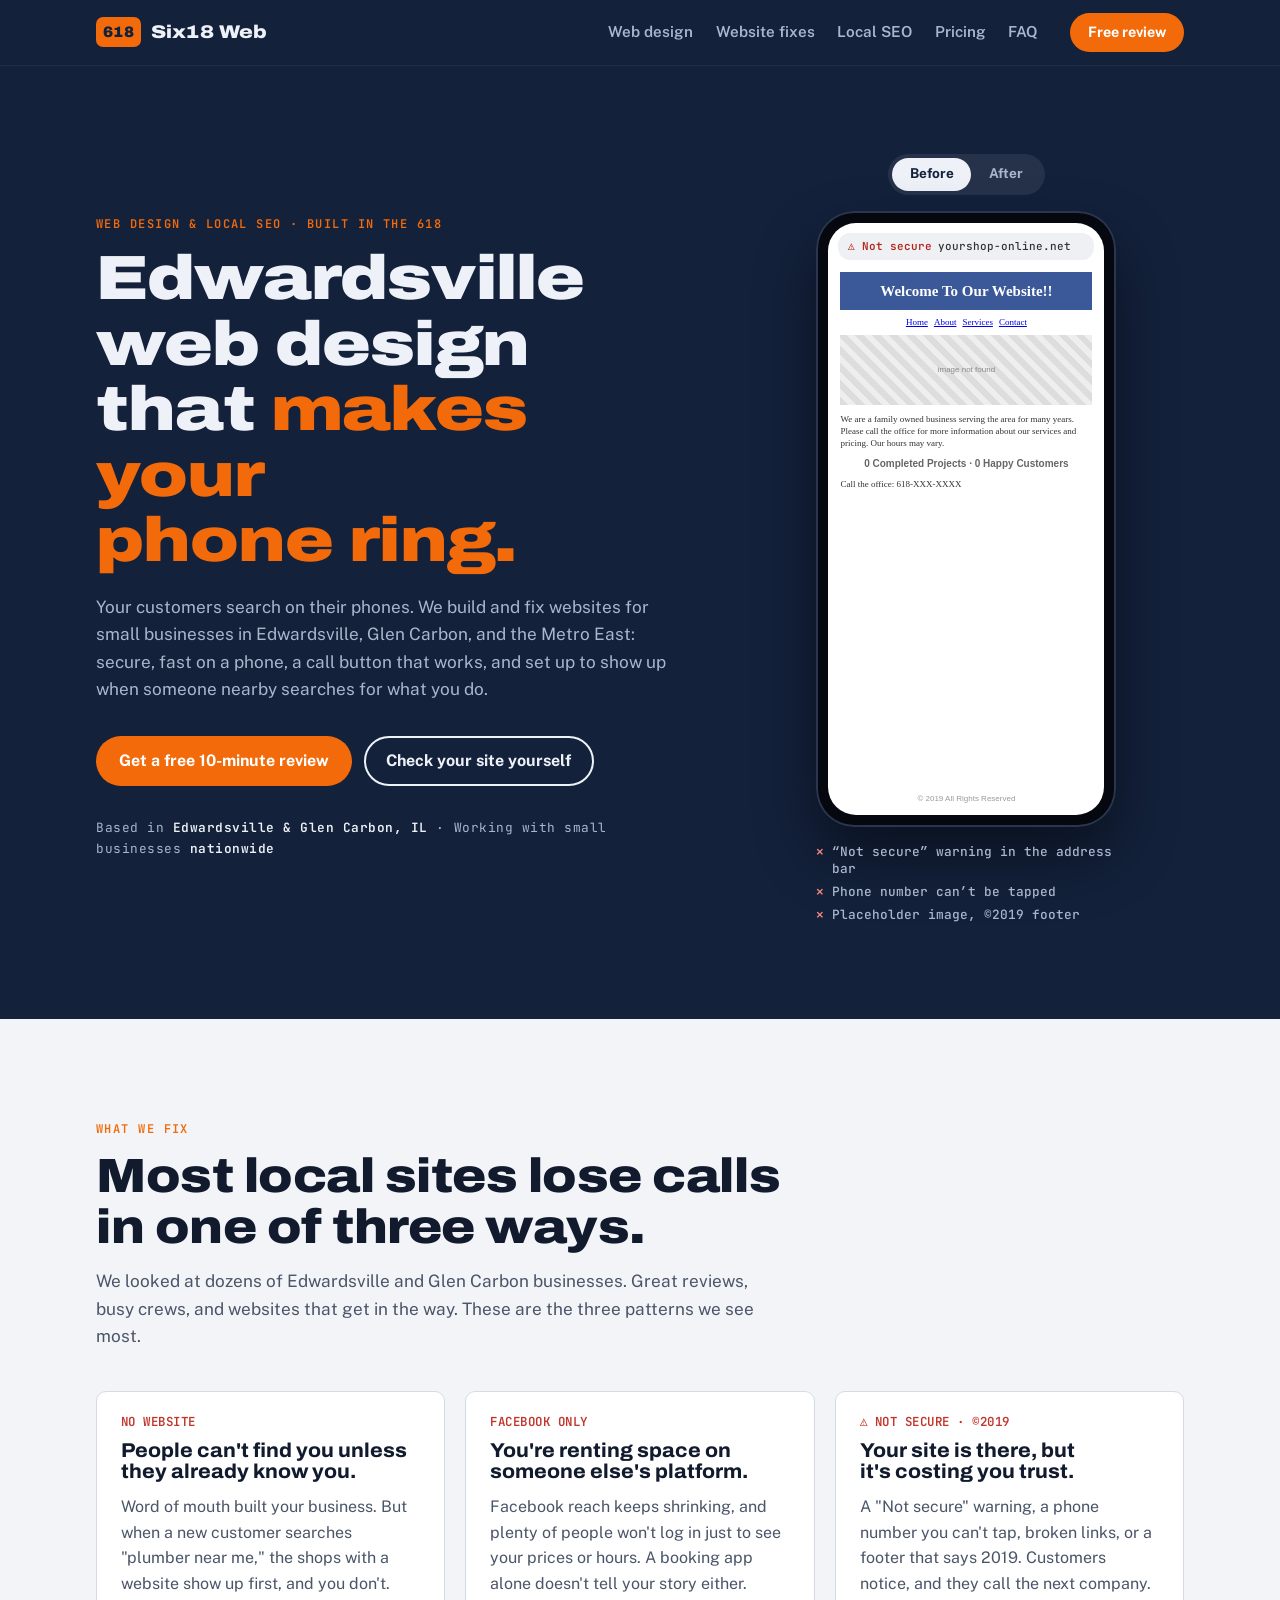
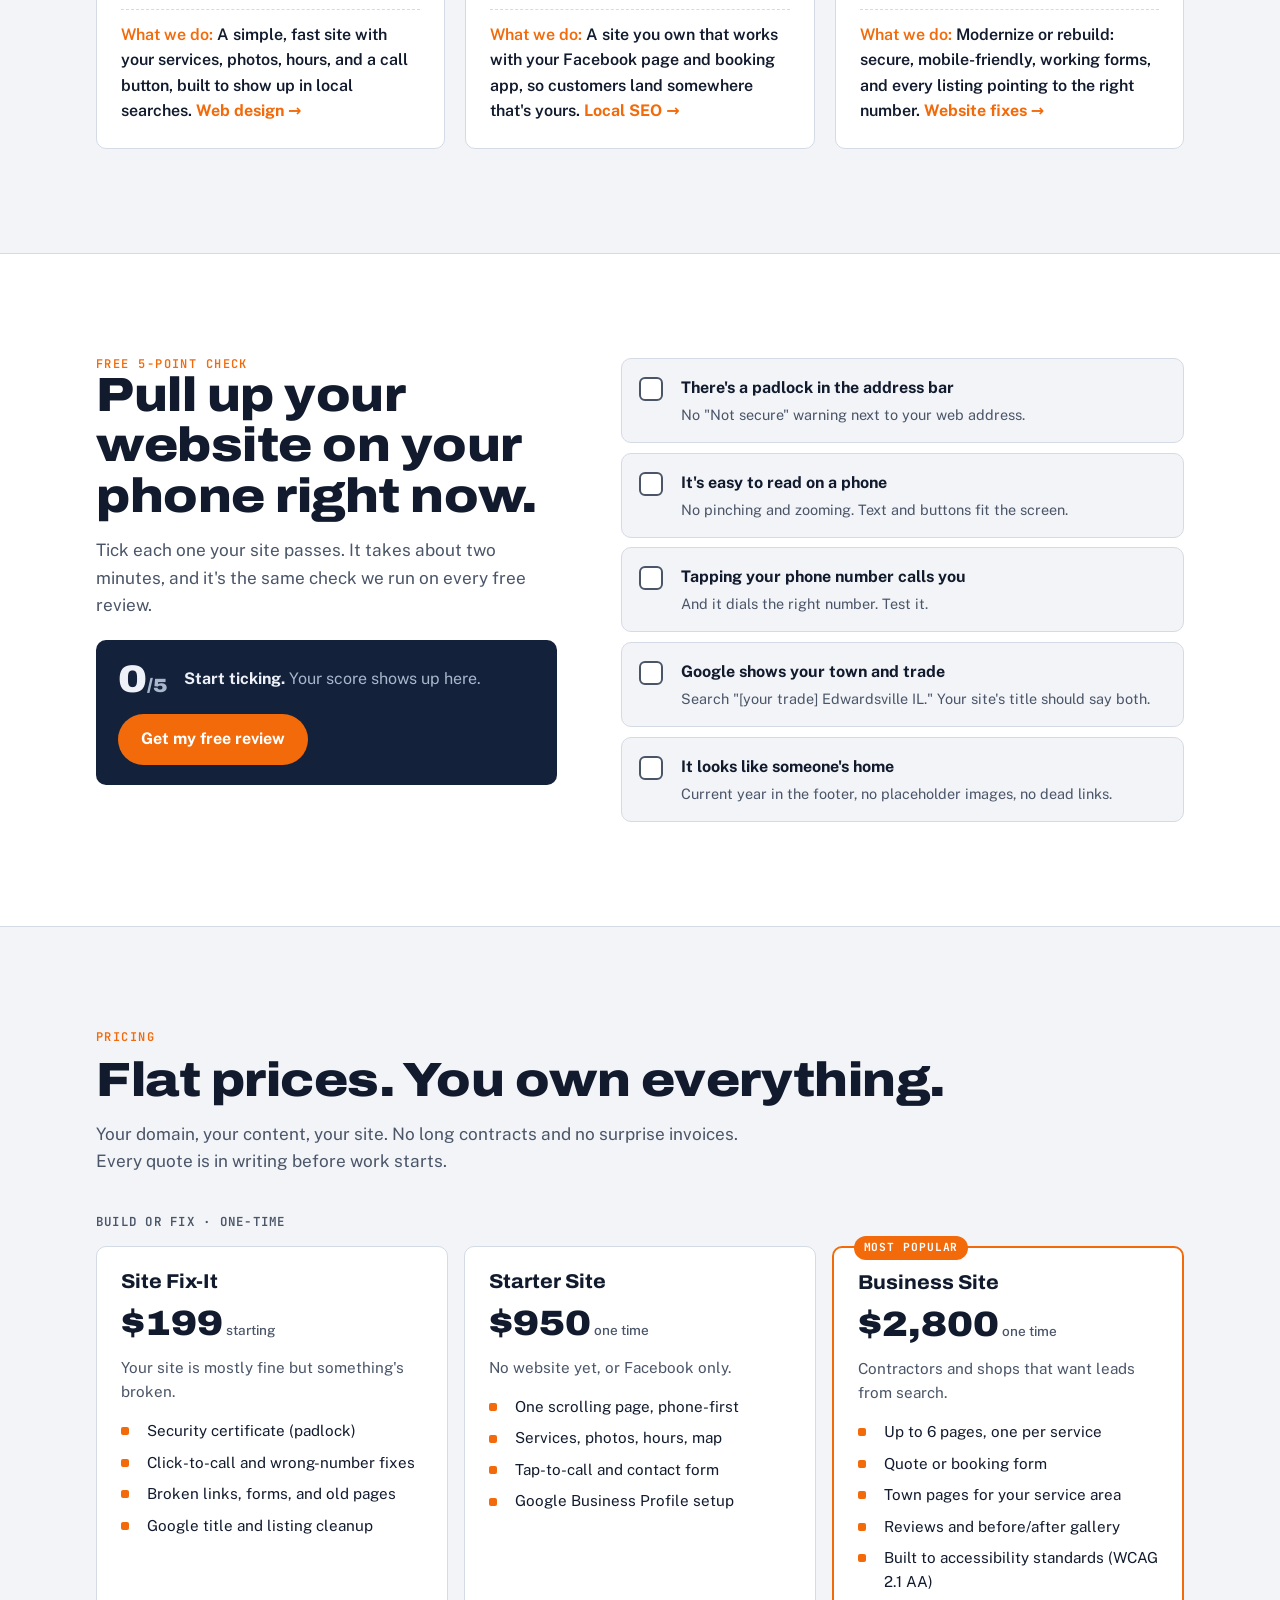
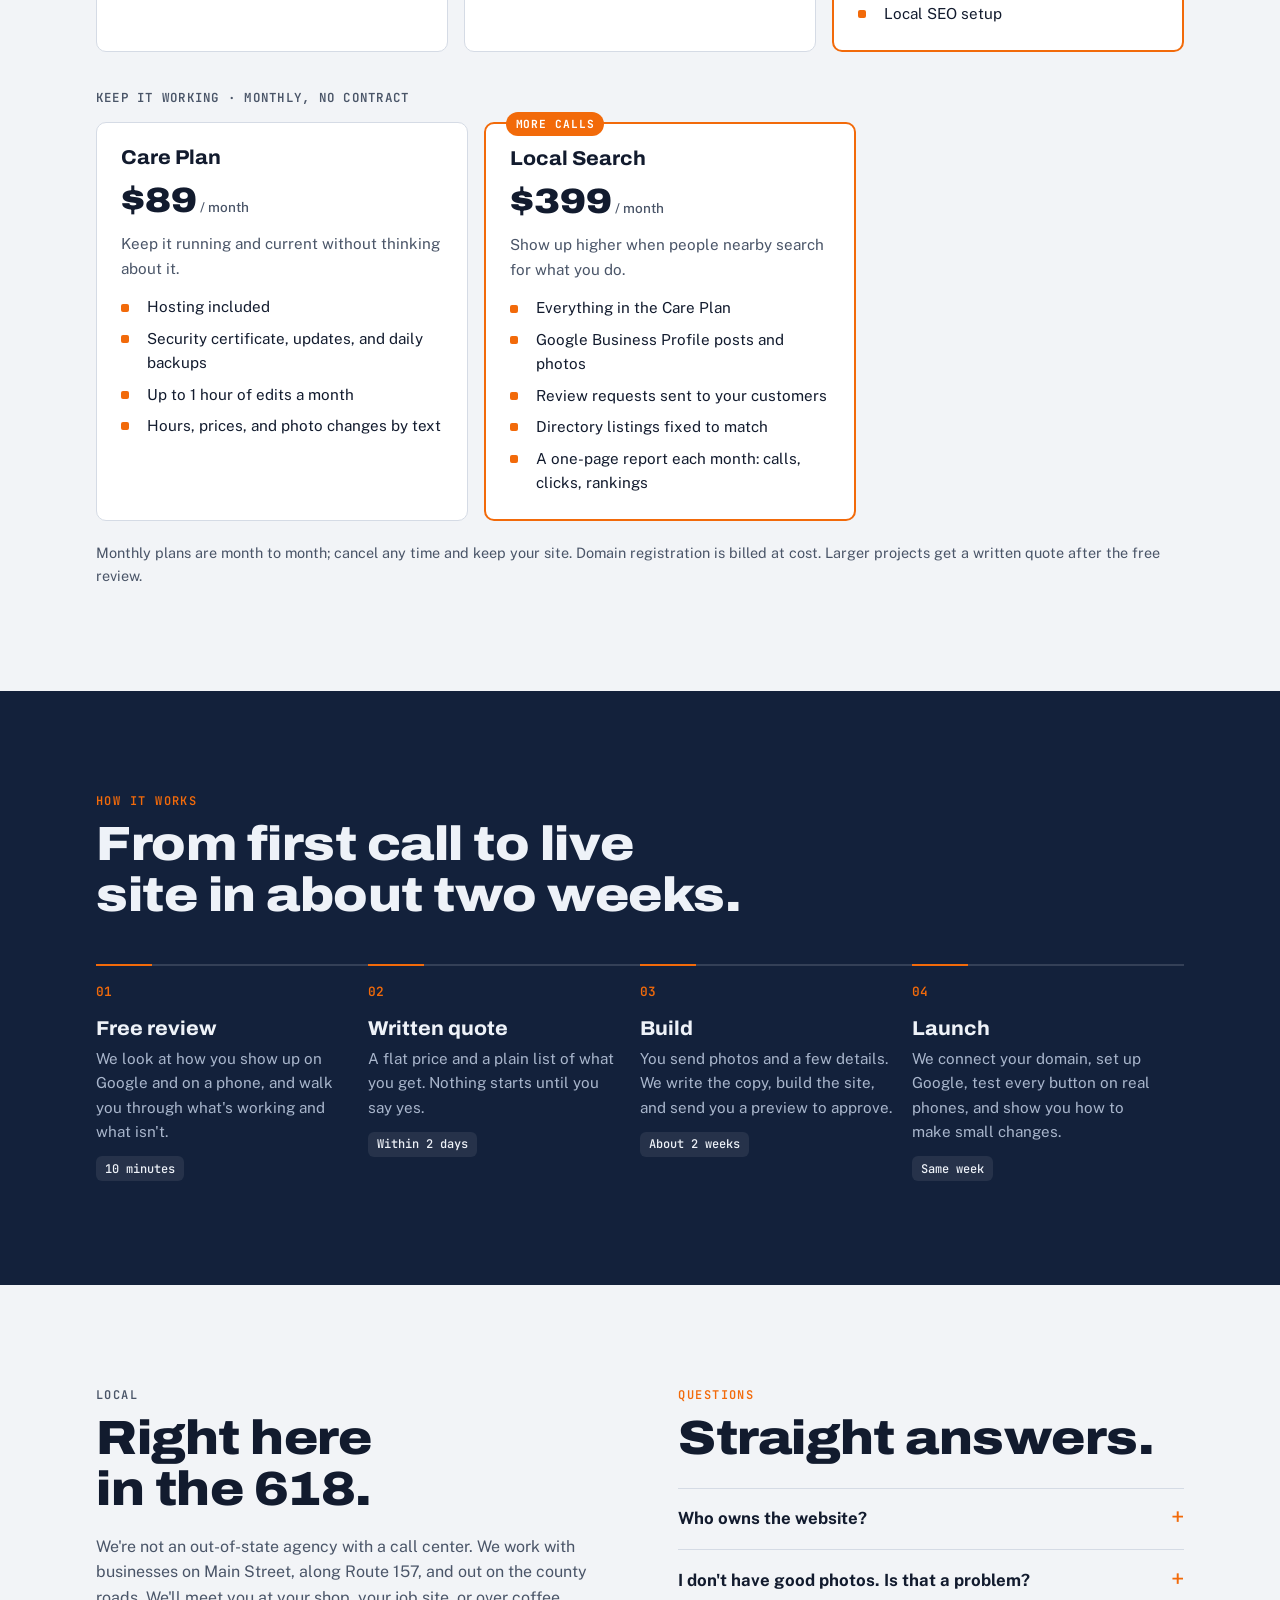
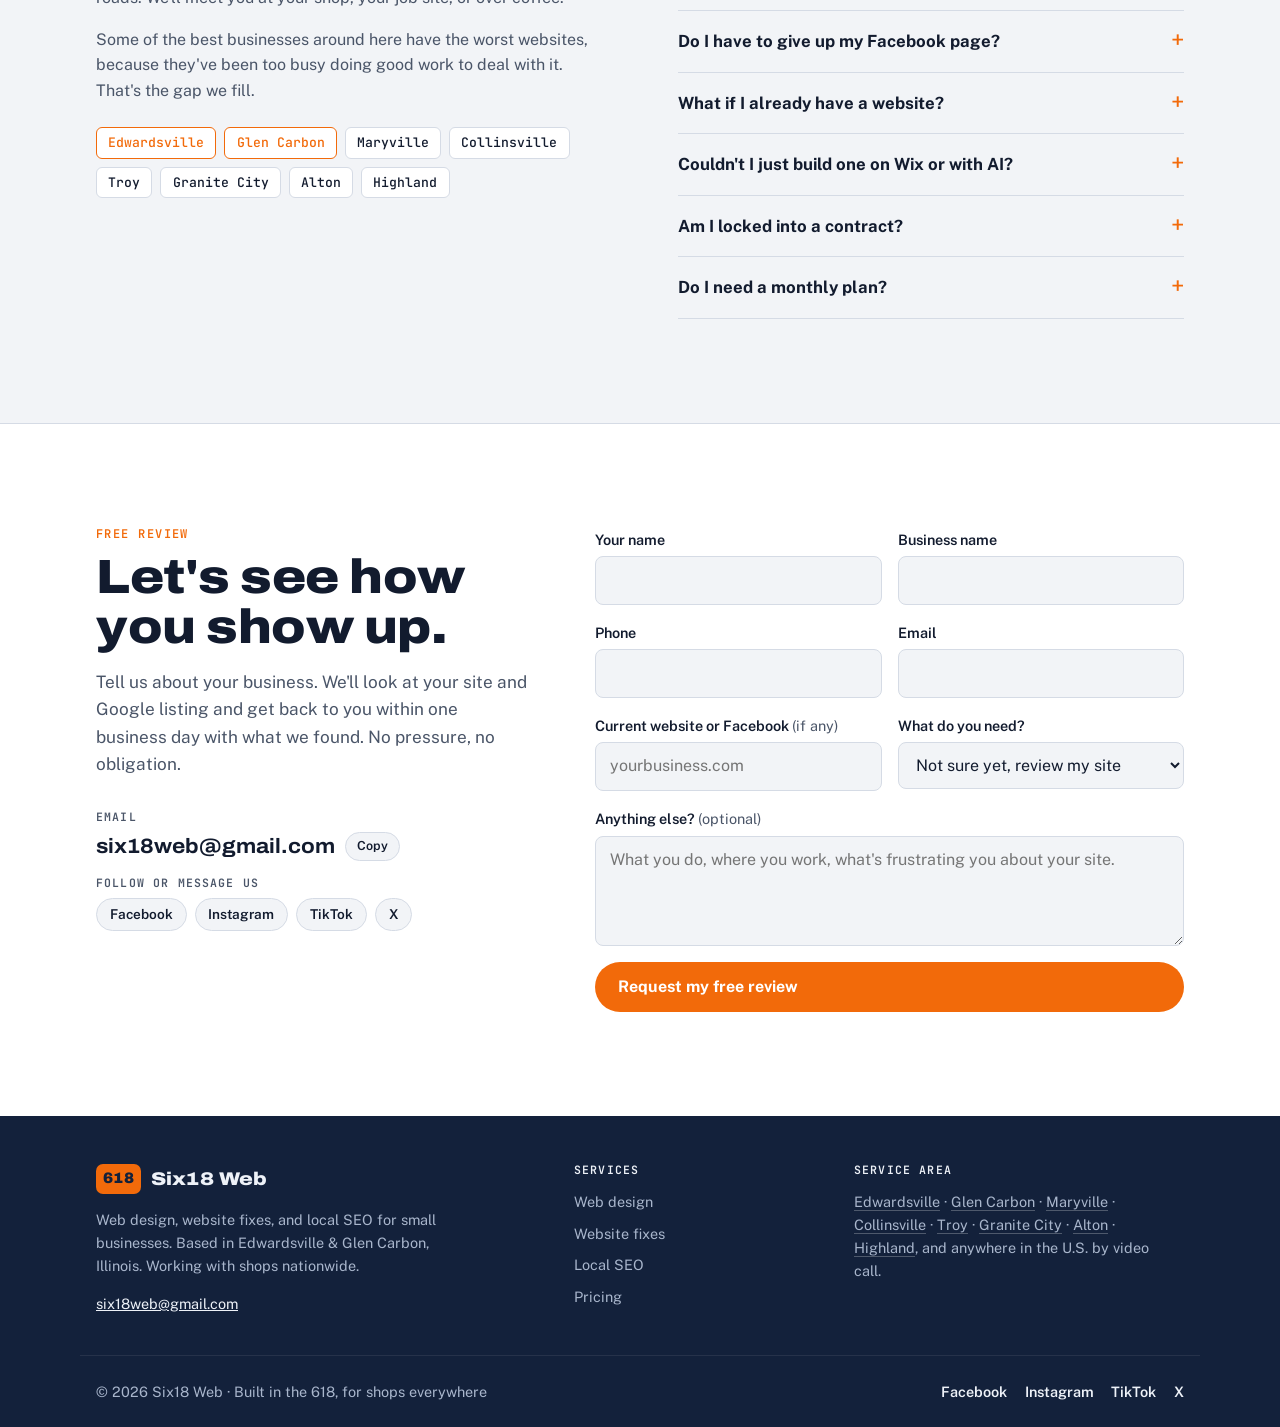
==== commit 2ef85d0c: "Add town pages for Granite City, Alton, and Highland Every town listed on the site now has its own p" ====
--- a/index.html
+++ b/index.html
@@ -215,7 +215,7 @@
         <h2 style="margin-top:.75rem">Right here in the 618.</h2>
         <p style="margin-top:1.25rem">We're not an out-of-state agency with a call center. We work with businesses on Main Street, along Route 157, and out on the county roads. We'll meet you at your shop, your job site, or over coffee.</p>
         <p>Some of the best businesses around here have the worst websites, because they've been too busy doing good work to deal with it. That's the gap we fill.</p>
-        <div class="area"><a href="/edwardsville-il/" class="home">Edwardsville</a><a href="/glen-carbon-il/" class="home">Glen Carbon</a><a href="/maryville-il/">Maryville</a><a href="/collinsville-il/">Collinsville</a><a href="/troy-il/">Troy</a><span>Granite City</span><span>Alton</span><span>Highland</span></div>
+        <div class="area"><a href="/edwardsville-il/" class="home">Edwardsville</a><a href="/glen-carbon-il/" class="home">Glen Carbon</a><a href="/maryville-il/">Maryville</a><a href="/collinsville-il/">Collinsville</a><a href="/troy-il/">Troy</a><a href="/granite-city-il/">Granite City</a><a href="/alton-il/">Alton</a><a href="/highland-il/">Highland</a></div>
       </div>
       <div>
         <p class="eyebrow">Questions</p>
@@ -279,7 +279,7 @@
       <p><a href="mailto:six18web@gmail.com">six18web@gmail.com</a></p>
     </div>
     <nav aria-label="Services"><p class="foot-h">Services</p><ul><li><a href="/web-design/">Web design</a></li><li><a href="/website-repair/">Website fixes</a></li><li><a href="/local-seo/">Local SEO</a></li><li><a href="/#pricing">Pricing</a></li></ul></nav>
-    <div><p class="foot-h">Service area</p><p class="foot-towns"><a href="/edwardsville-il/">Edwardsville</a> · <a href="/glen-carbon-il/">Glen Carbon</a> · <a href="/maryville-il/">Maryville</a> · <a href="/collinsville-il/">Collinsville</a> · <a href="/troy-il/">Troy</a> · Granite City · Alton · Highland, and anywhere in the U.S. by video call.</p></div>
+    <div><p class="foot-h">Service area</p><p class="foot-towns"><a href="/edwardsville-il/">Edwardsville</a> · <a href="/glen-carbon-il/">Glen Carbon</a> · <a href="/maryville-il/">Maryville</a> · <a href="/collinsville-il/">Collinsville</a> · <a href="/troy-il/">Troy</a> · <a href="/granite-city-il/">Granite City</a> · <a href="/alton-il/">Alton</a> · <a href="/highland-il/">Highland</a>, and anywhere in the U.S. by video call.</p></div>
   </div>
   <div class="wrap foot-bottom">
     <span>© <span id="yr">2026</span> Six18 Web · Built in the 618, for shops everywhere</span>
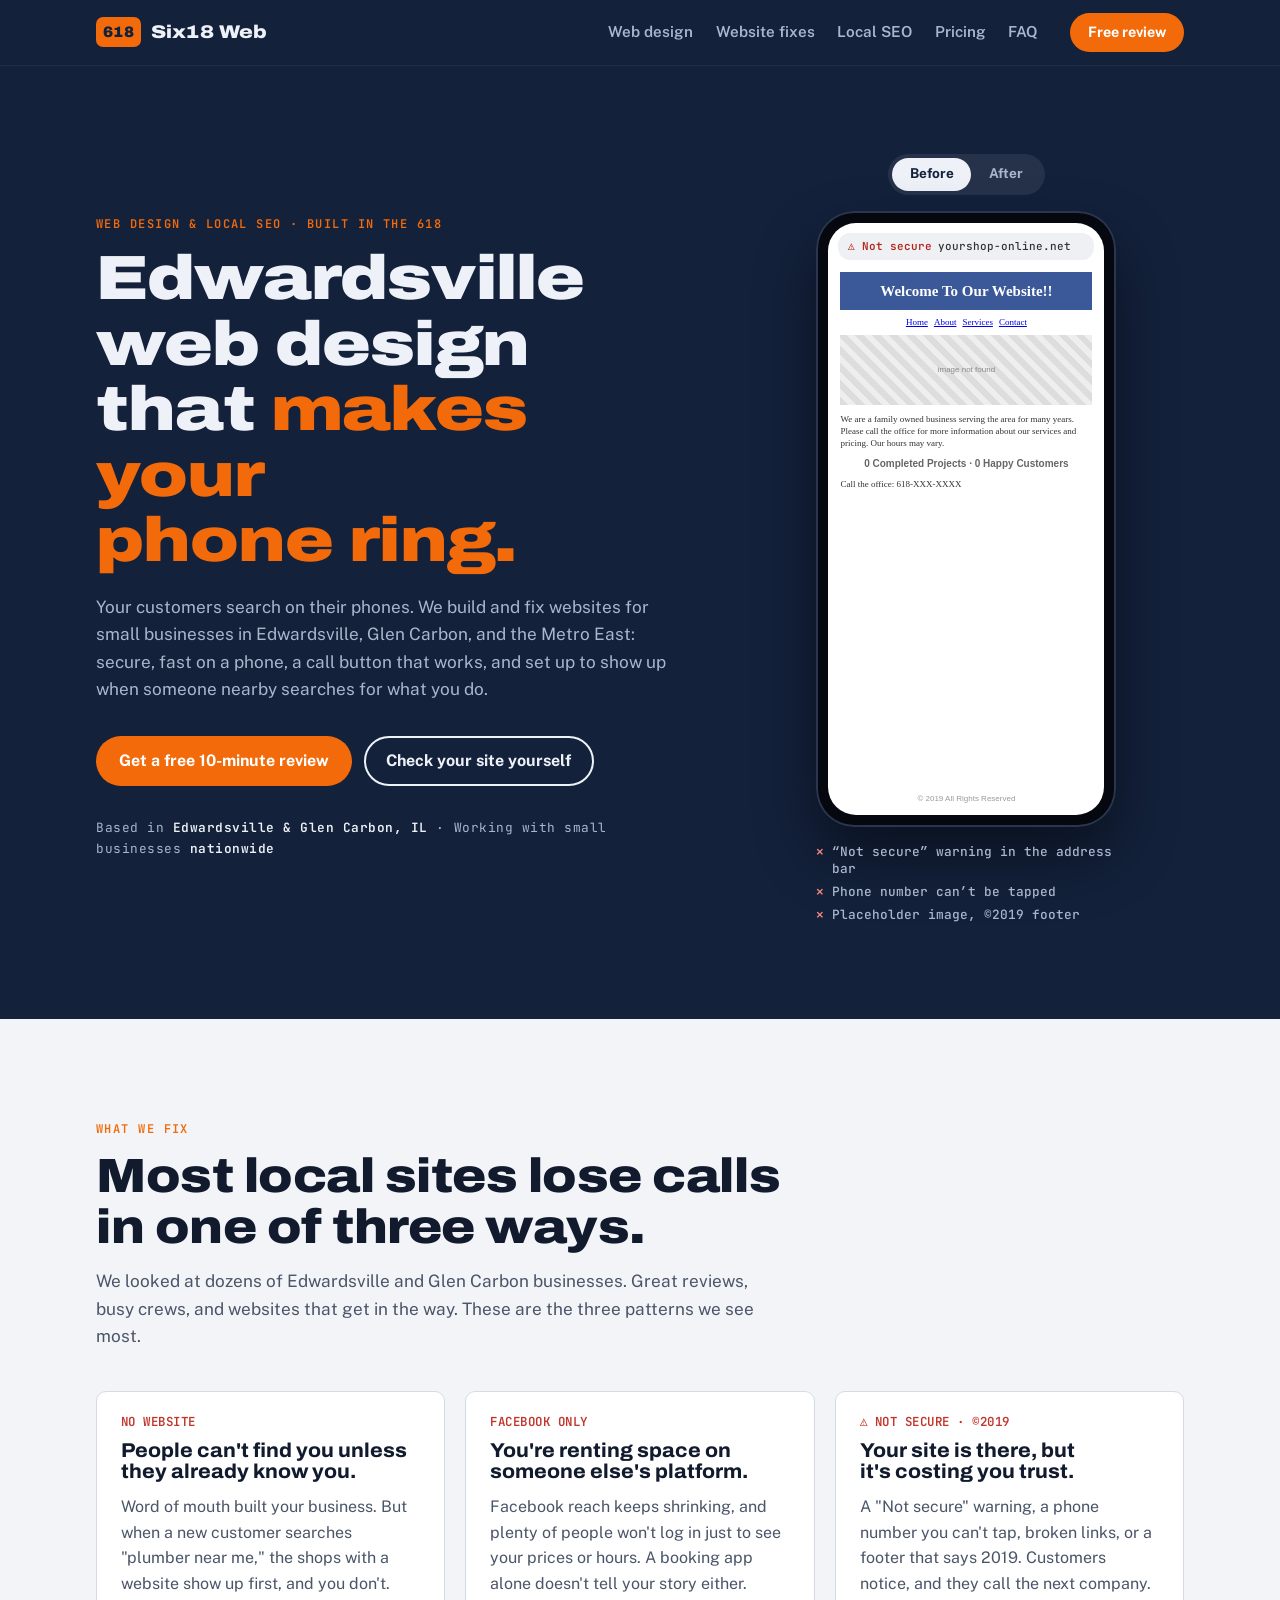
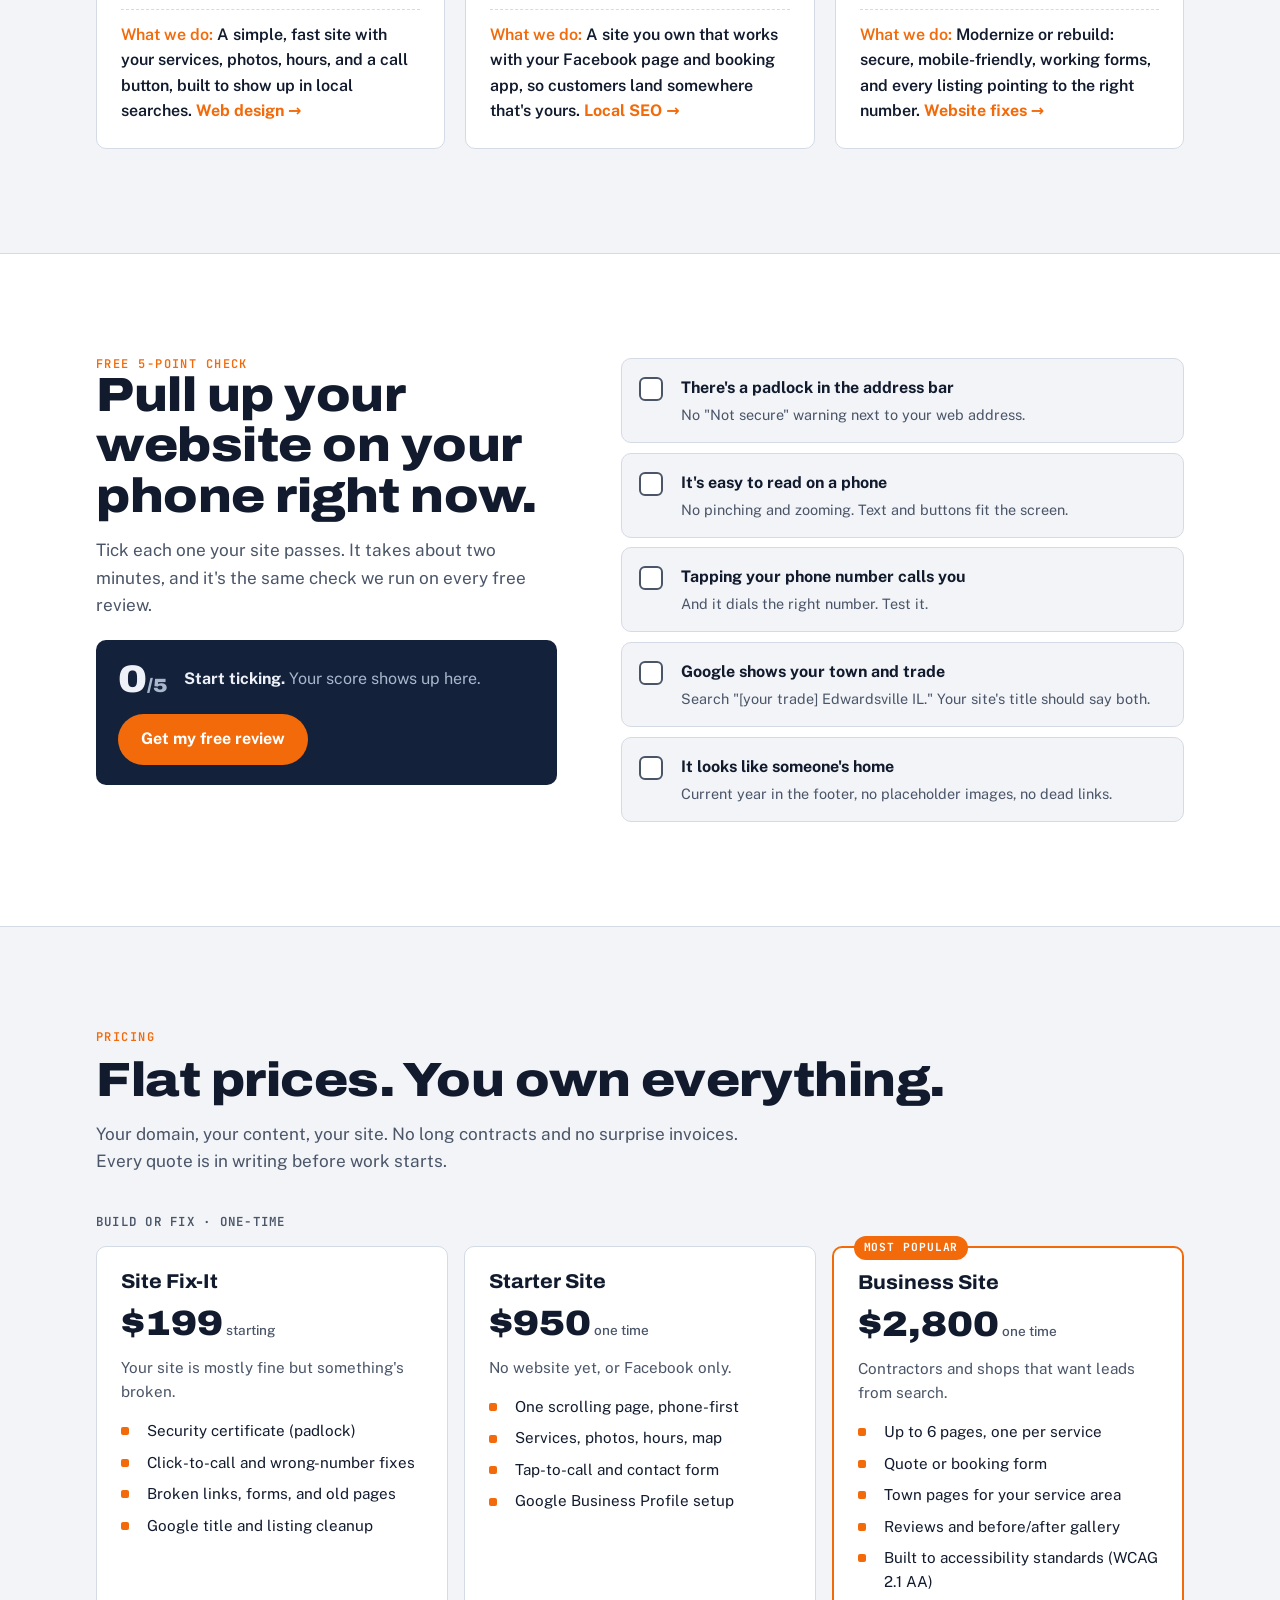
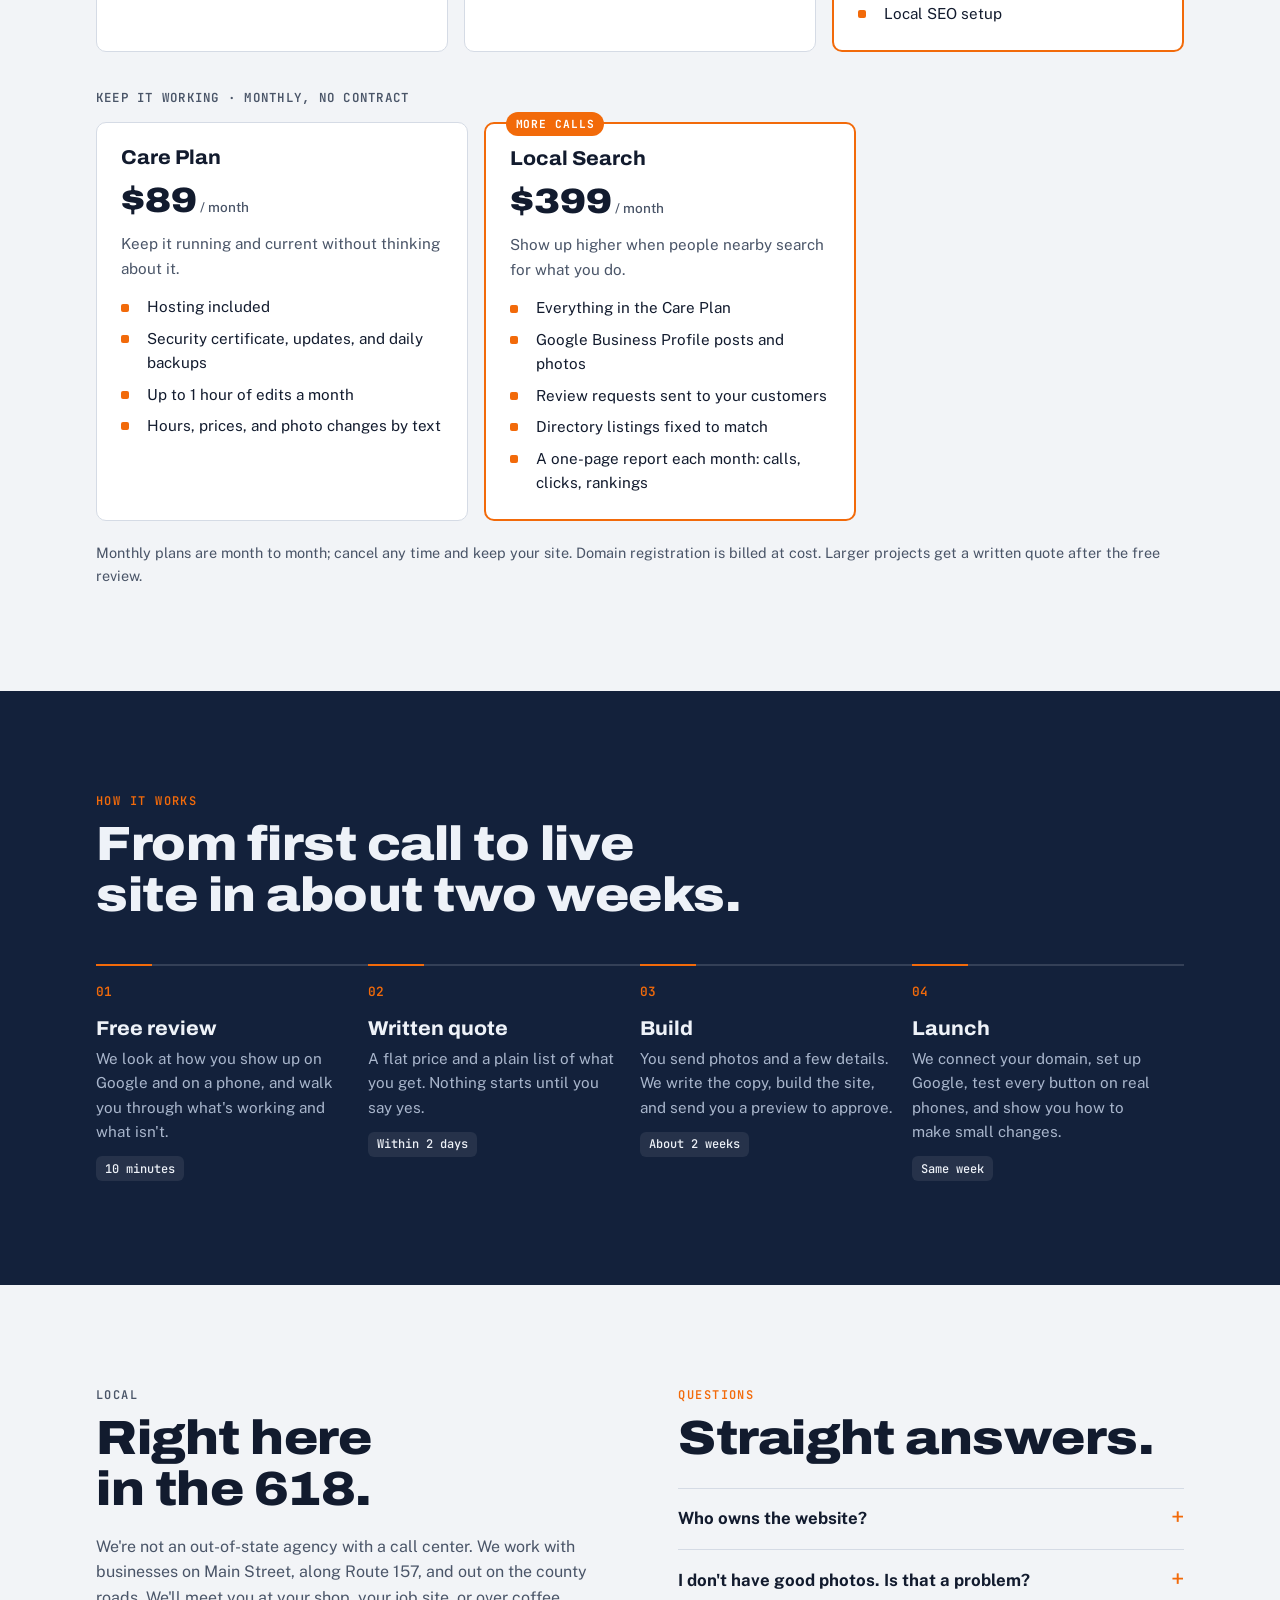
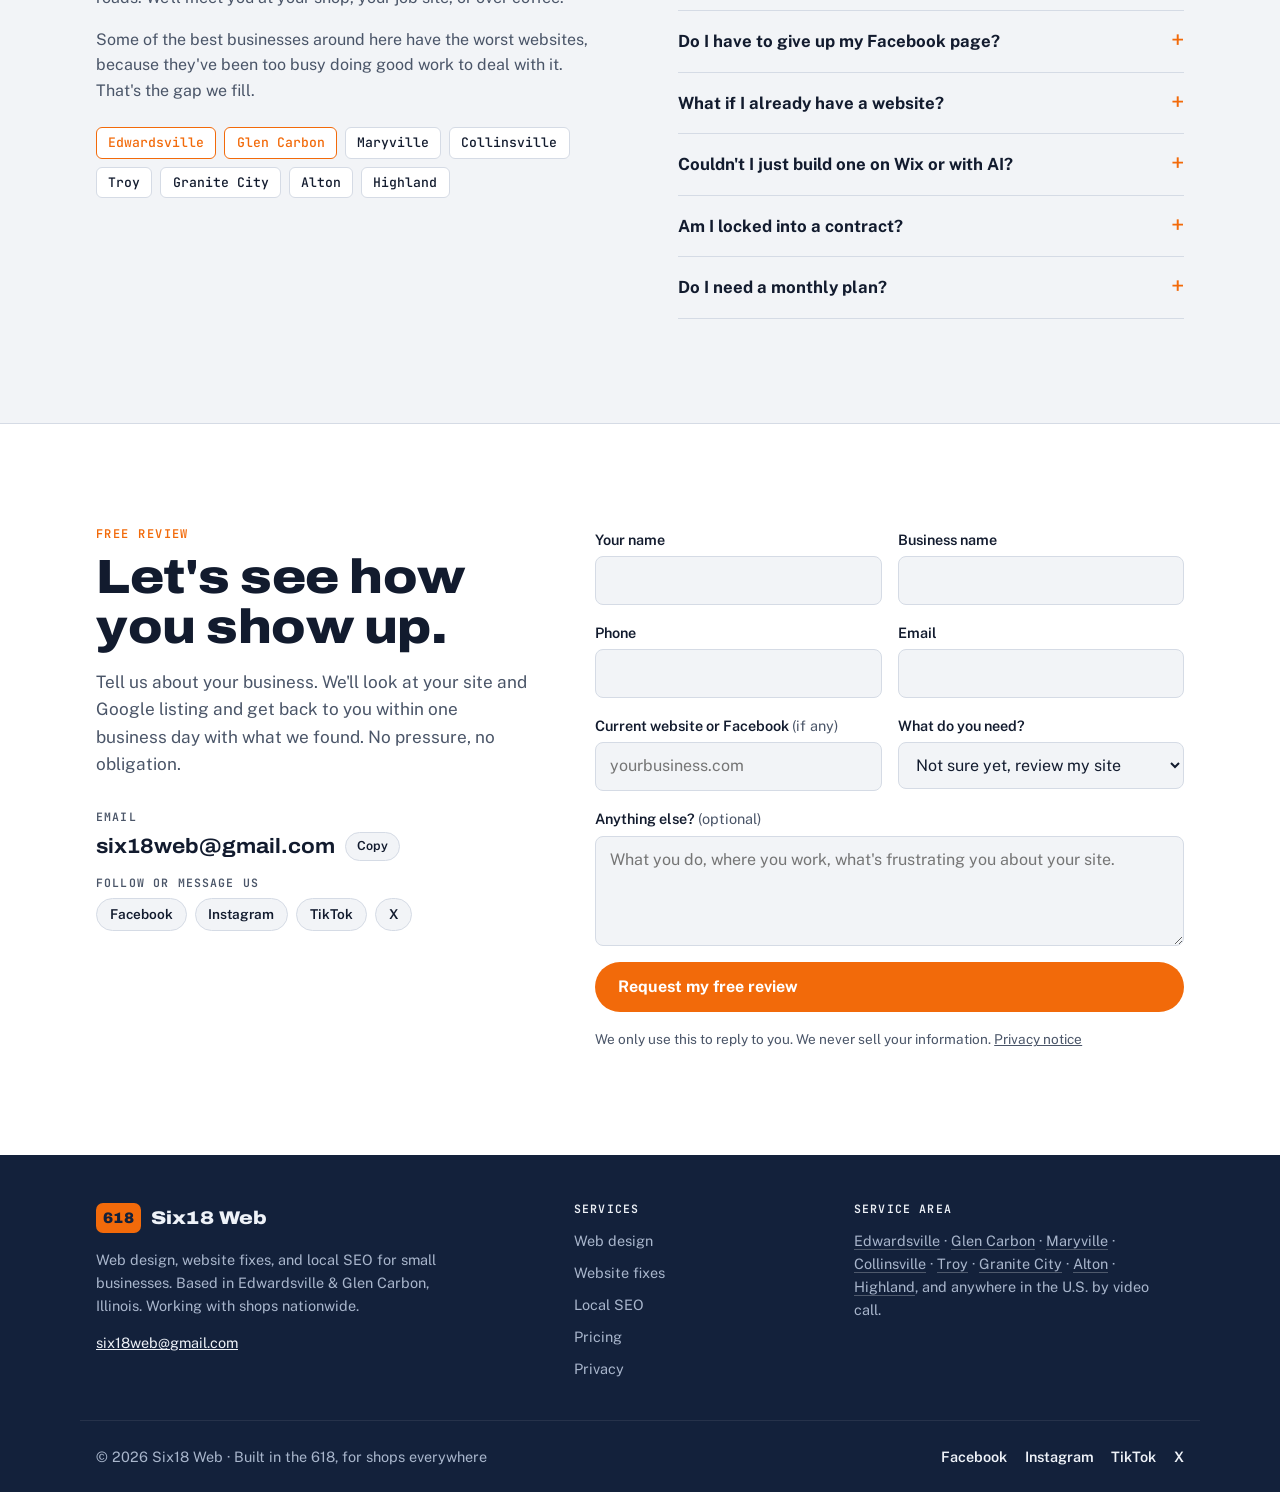
==== commit 6fb4b70a: "Add privacy notice page, footer link, and note under the contact form Co-Authored-By: Claude Opus 5." ====
--- a/index.html
+++ b/index.html
@@ -254,7 +254,7 @@
         <div class="field full"><label for="f-msg">Anything else? <span>(optional)</span></label><textarea id="f-msg" placeholder="What you do, where you work, what's frustrating you about your site."></textarea></div>
         <input type="text" id="f-hp" name="_honey" tabindex="-1" autocomplete="off" aria-hidden="true" style="position:absolute;left:-9999px;width:1px;height:1px;opacity:0">
         <p class="err full" id="f-err" hidden>Add your name, your business name, and a phone or email so we can reach you.</p>
-        <div class="field full"><button class="btn btn-primary" type="submit" id="f-submit" style="justify-self:start">Request my free review</button></div>
+        <div class="field full"><button class="btn btn-primary" type="submit" id="f-submit" style="justify-self:start">Request my free review</button><p class="form-note">We only use this to reply to you. We never sell your information. <a href="/privacy/">Privacy notice</a></p></div>
         <div class="sent" id="sent" role="status" hidden>
           <strong>Thanks, your request is in.</strong>
           <p>We'll look at your site and Google listing and reply within one business day. Keep an eye on your inbox (and spam folder, just in case).</p>
@@ -278,7 +278,7 @@
       <p>Web design, website fixes, and local SEO for small businesses. Based in Edwardsville &amp; Glen Carbon, Illinois. Working with shops nationwide.</p>
       <p><a href="mailto:six18web@gmail.com">six18web@gmail.com</a></p>
     </div>
-    <nav aria-label="Services"><p class="foot-h">Services</p><ul><li><a href="/web-design/">Web design</a></li><li><a href="/website-repair/">Website fixes</a></li><li><a href="/local-seo/">Local SEO</a></li><li><a href="/#pricing">Pricing</a></li></ul></nav>
+    <nav aria-label="Services"><p class="foot-h">Services</p><ul><li><a href="/web-design/">Web design</a></li><li><a href="/website-repair/">Website fixes</a></li><li><a href="/local-seo/">Local SEO</a></li><li><a href="/#pricing">Pricing</a></li><li><a href="/privacy/">Privacy</a></li></ul></nav>
     <div><p class="foot-h">Service area</p><p class="foot-towns"><a href="/edwardsville-il/">Edwardsville</a> · <a href="/glen-carbon-il/">Glen Carbon</a> · <a href="/maryville-il/">Maryville</a> · <a href="/collinsville-il/">Collinsville</a> · <a href="/troy-il/">Troy</a> · <a href="/granite-city-il/">Granite City</a> · <a href="/alton-il/">Alton</a> · <a href="/highland-il/">Highland</a>, and anywhere in the U.S. by video call.</p></div>
   </div>
   <div class="wrap foot-bottom">
--- a/styles.css
+++ b/styles.css
@@ -271,3 +271,12 @@
 .area a:hover{border-color:var(--accent)}
 .foot-towns a{color:var(--band-muted);text-decoration:underline;text-decoration-color:rgba(255,255,255,.25);text-underline-offset:3px}
 .foot-towns a:hover{color:var(--accent)}
+.legal{max-width:720px}
+.legal h2{font-size:1.5rem;margin:2.25rem 0 .75rem}
+.legal h2:first-child{margin-top:0}
+.legal p,.legal li{color:var(--muted)}
+.legal p + p{margin-top:.8rem}
+.legal a{color:var(--accent);font-weight:600}
+.plain-list{margin:.75rem 0;padding-left:1.2rem;display:flex;flex-direction:column;gap:.4rem}
+.form-note{margin-top:.75rem;font-size:.85rem;color:var(--muted)}
+.form-note a{color:var(--muted)}
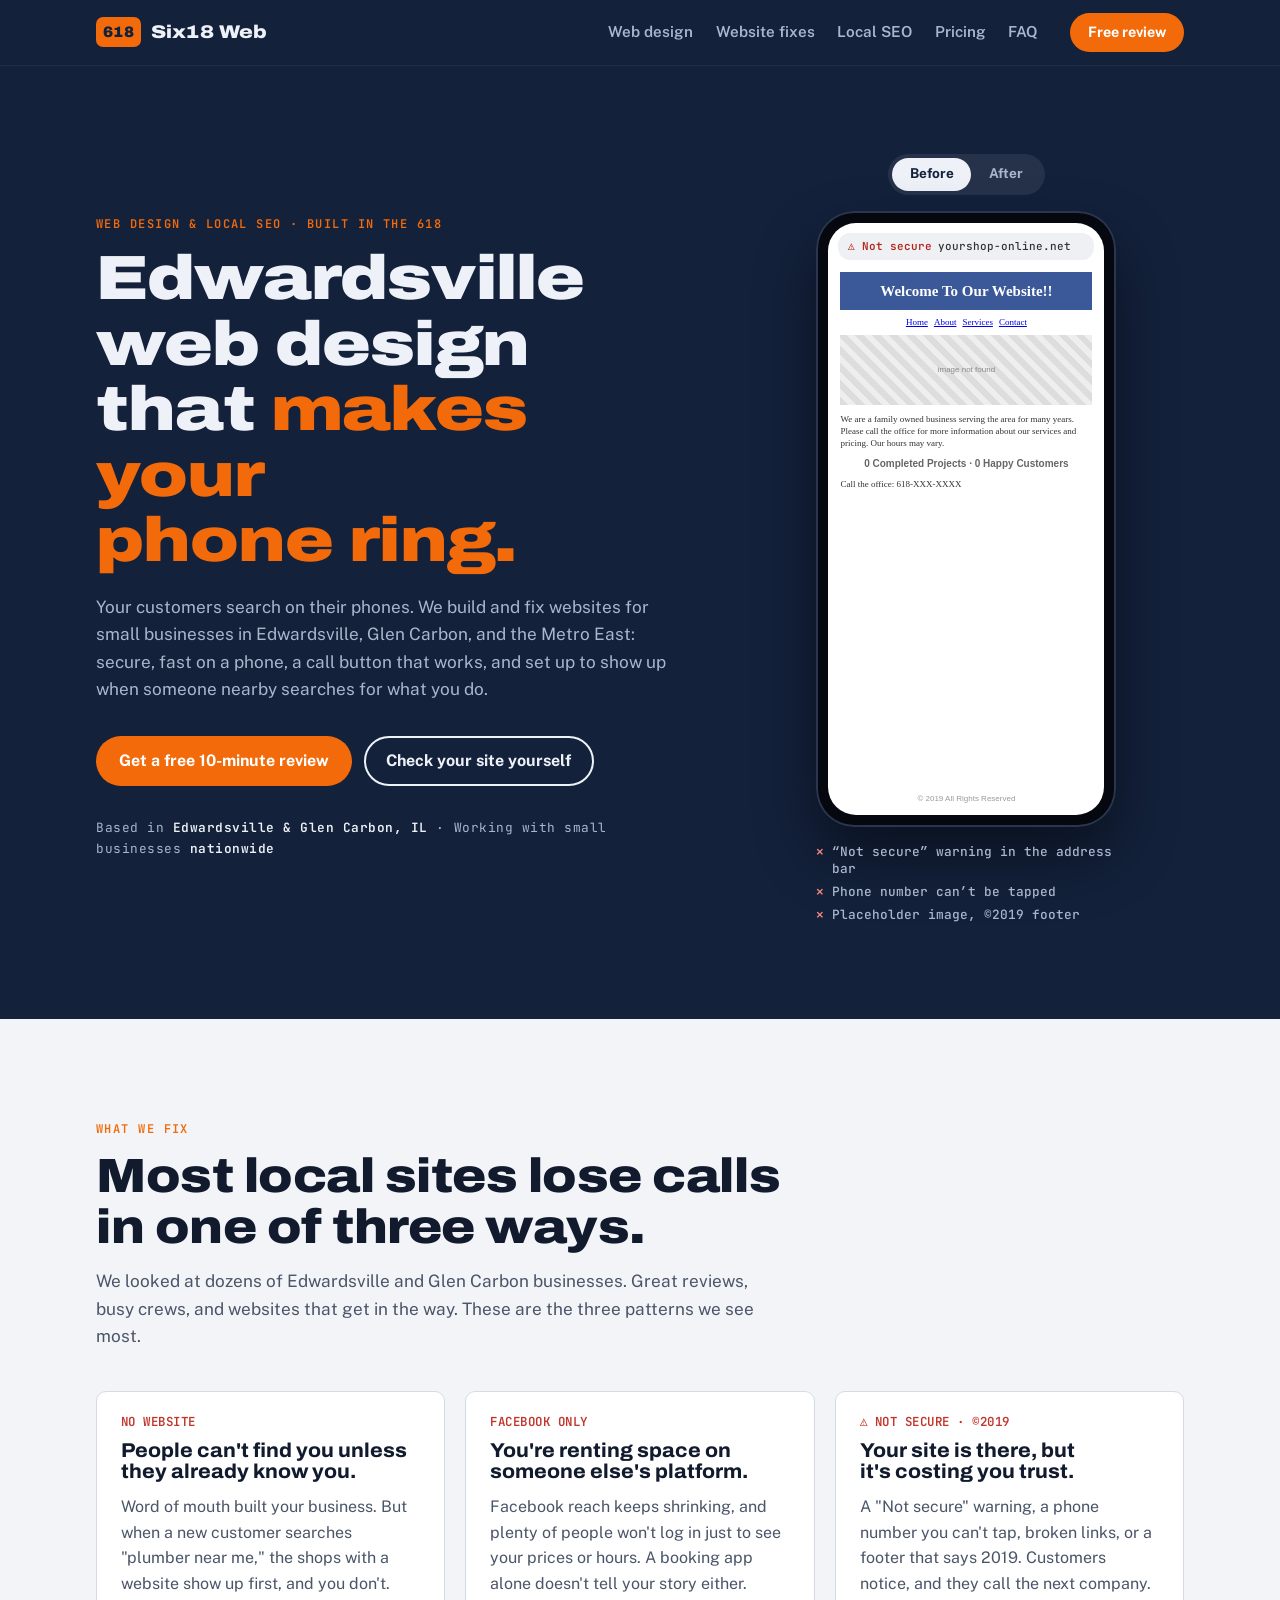
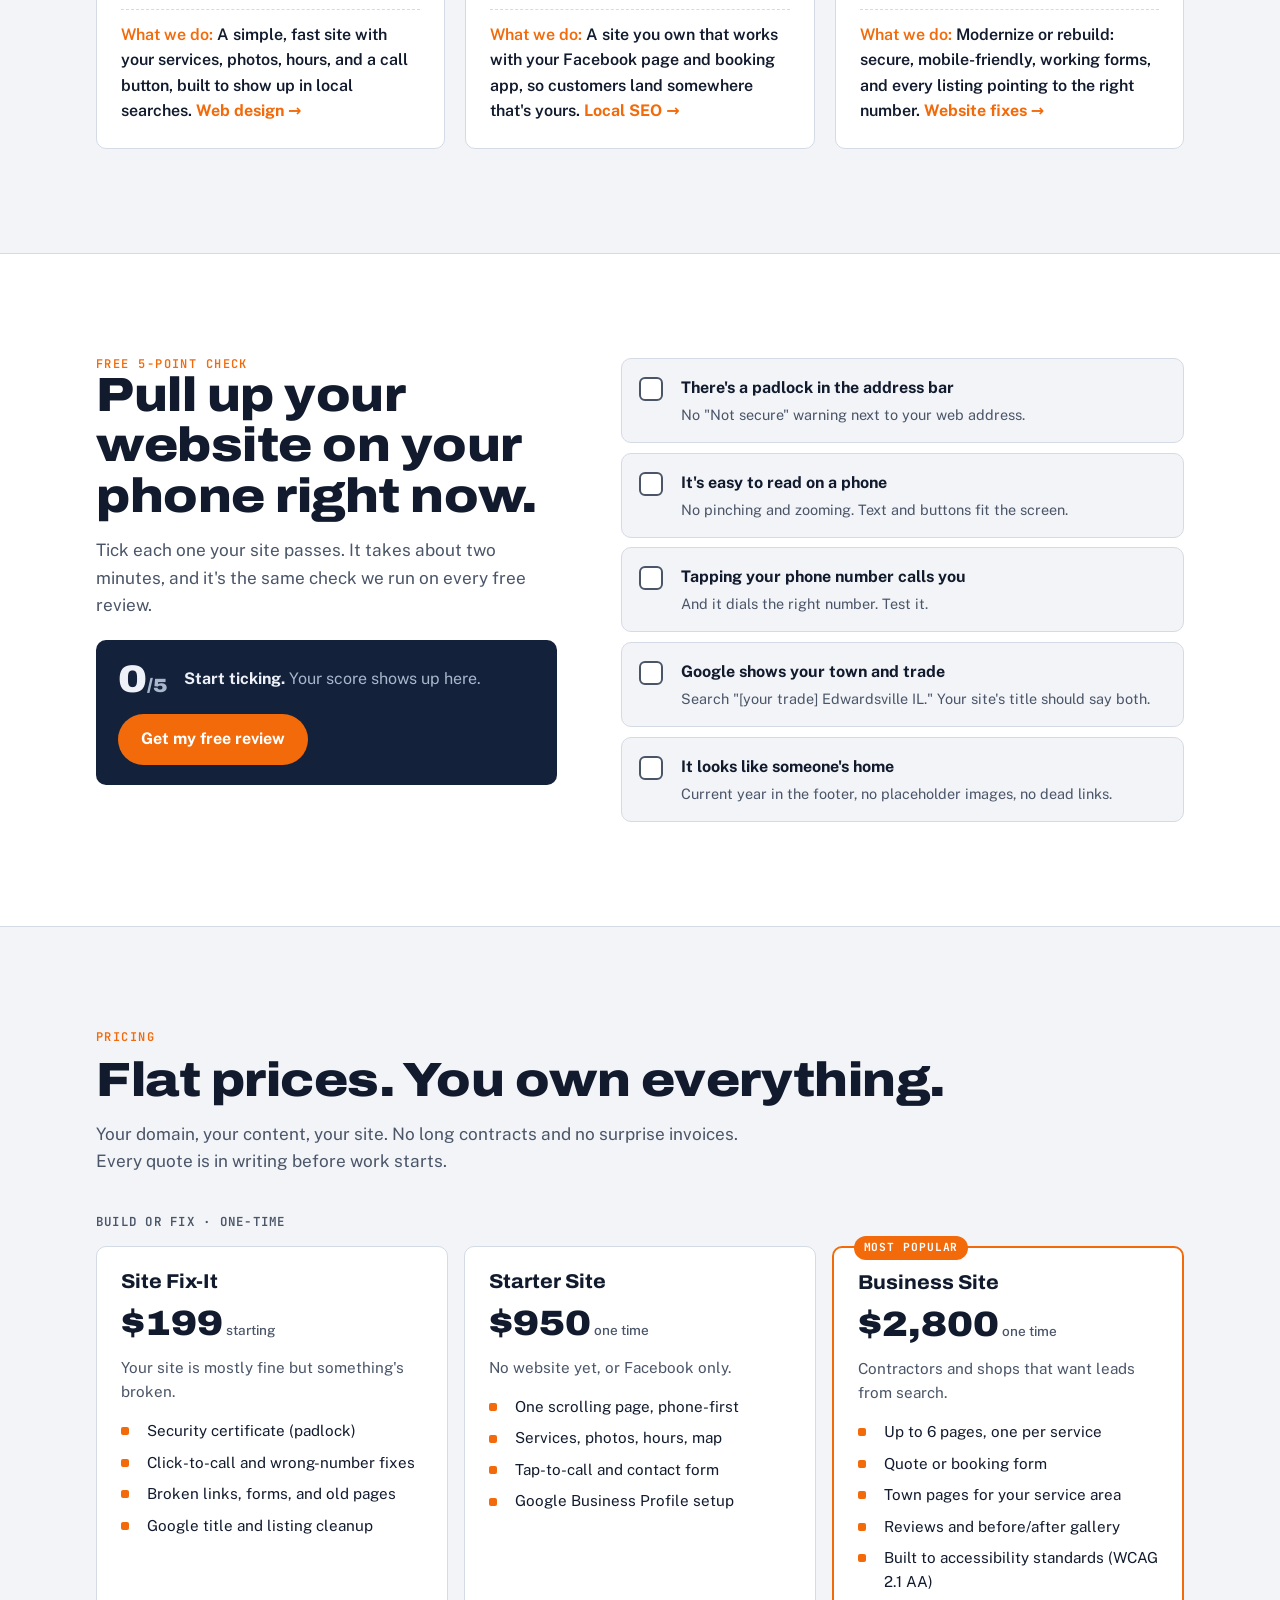
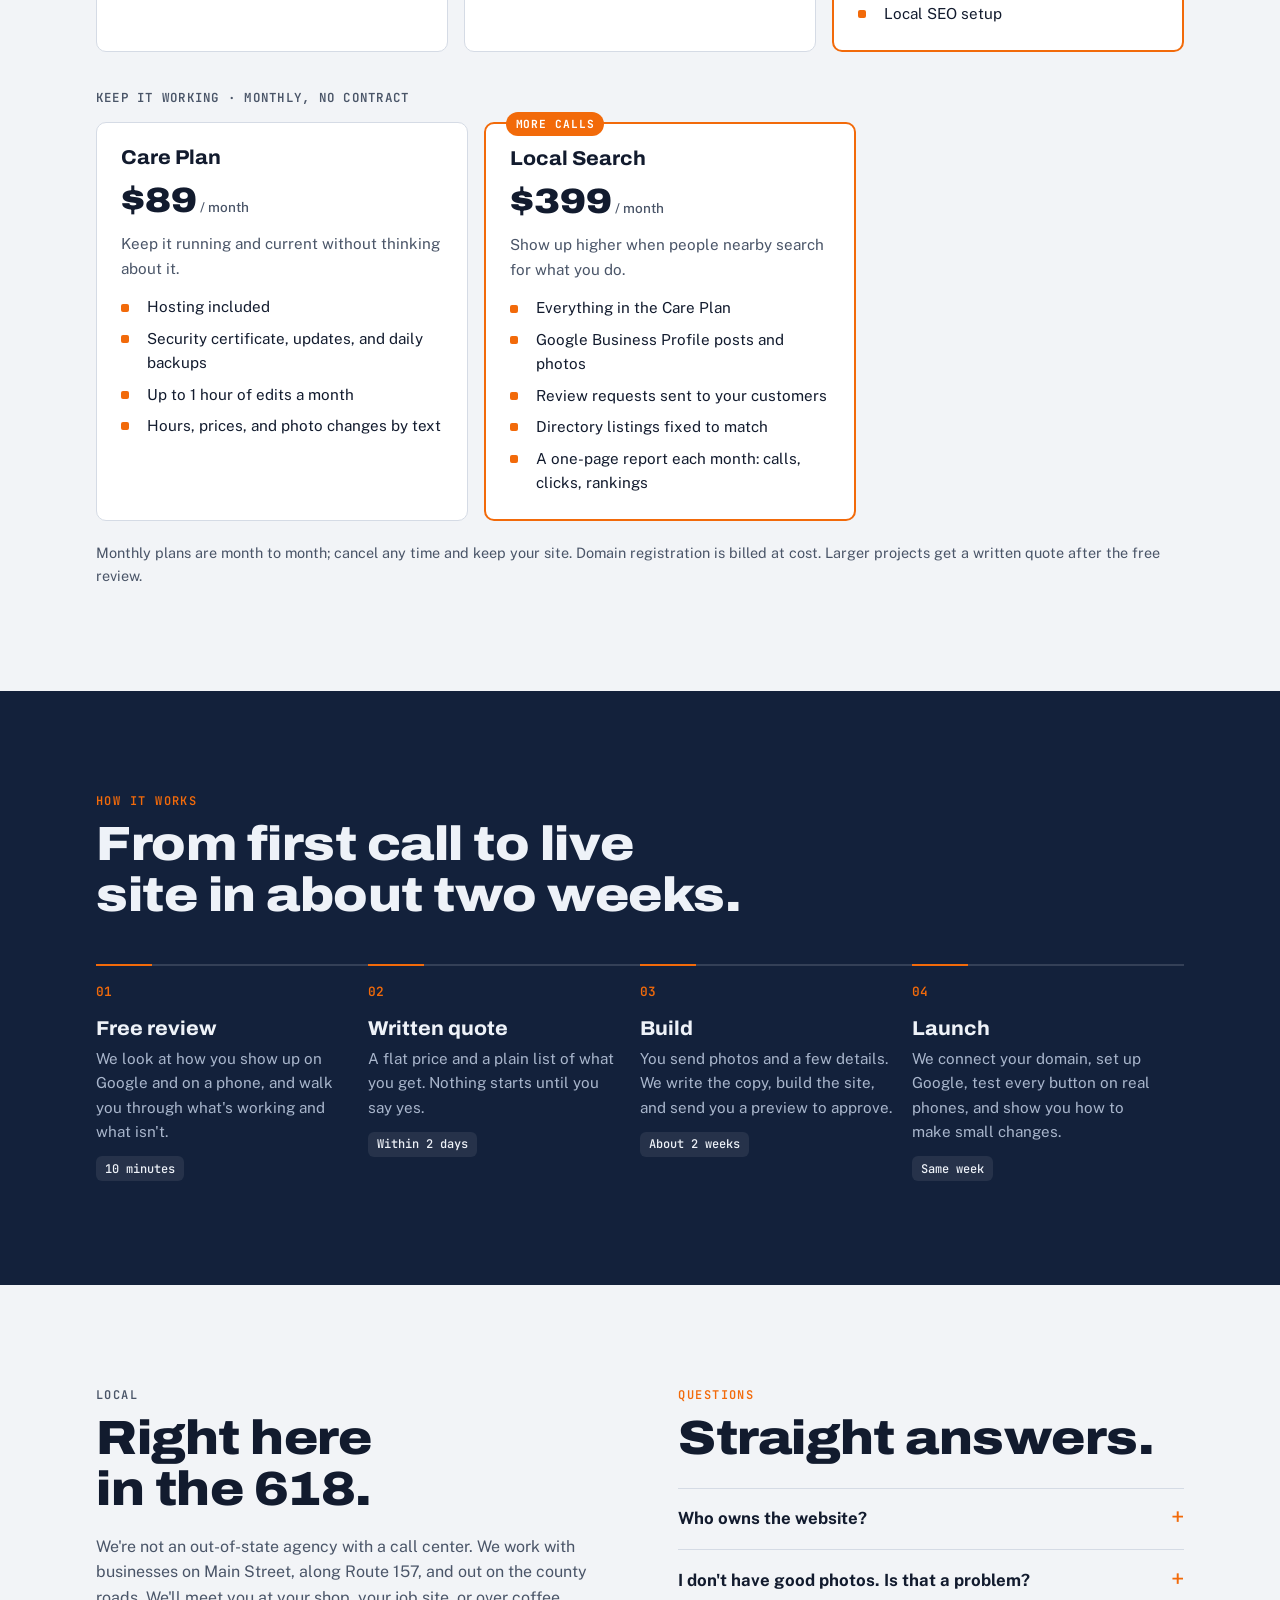
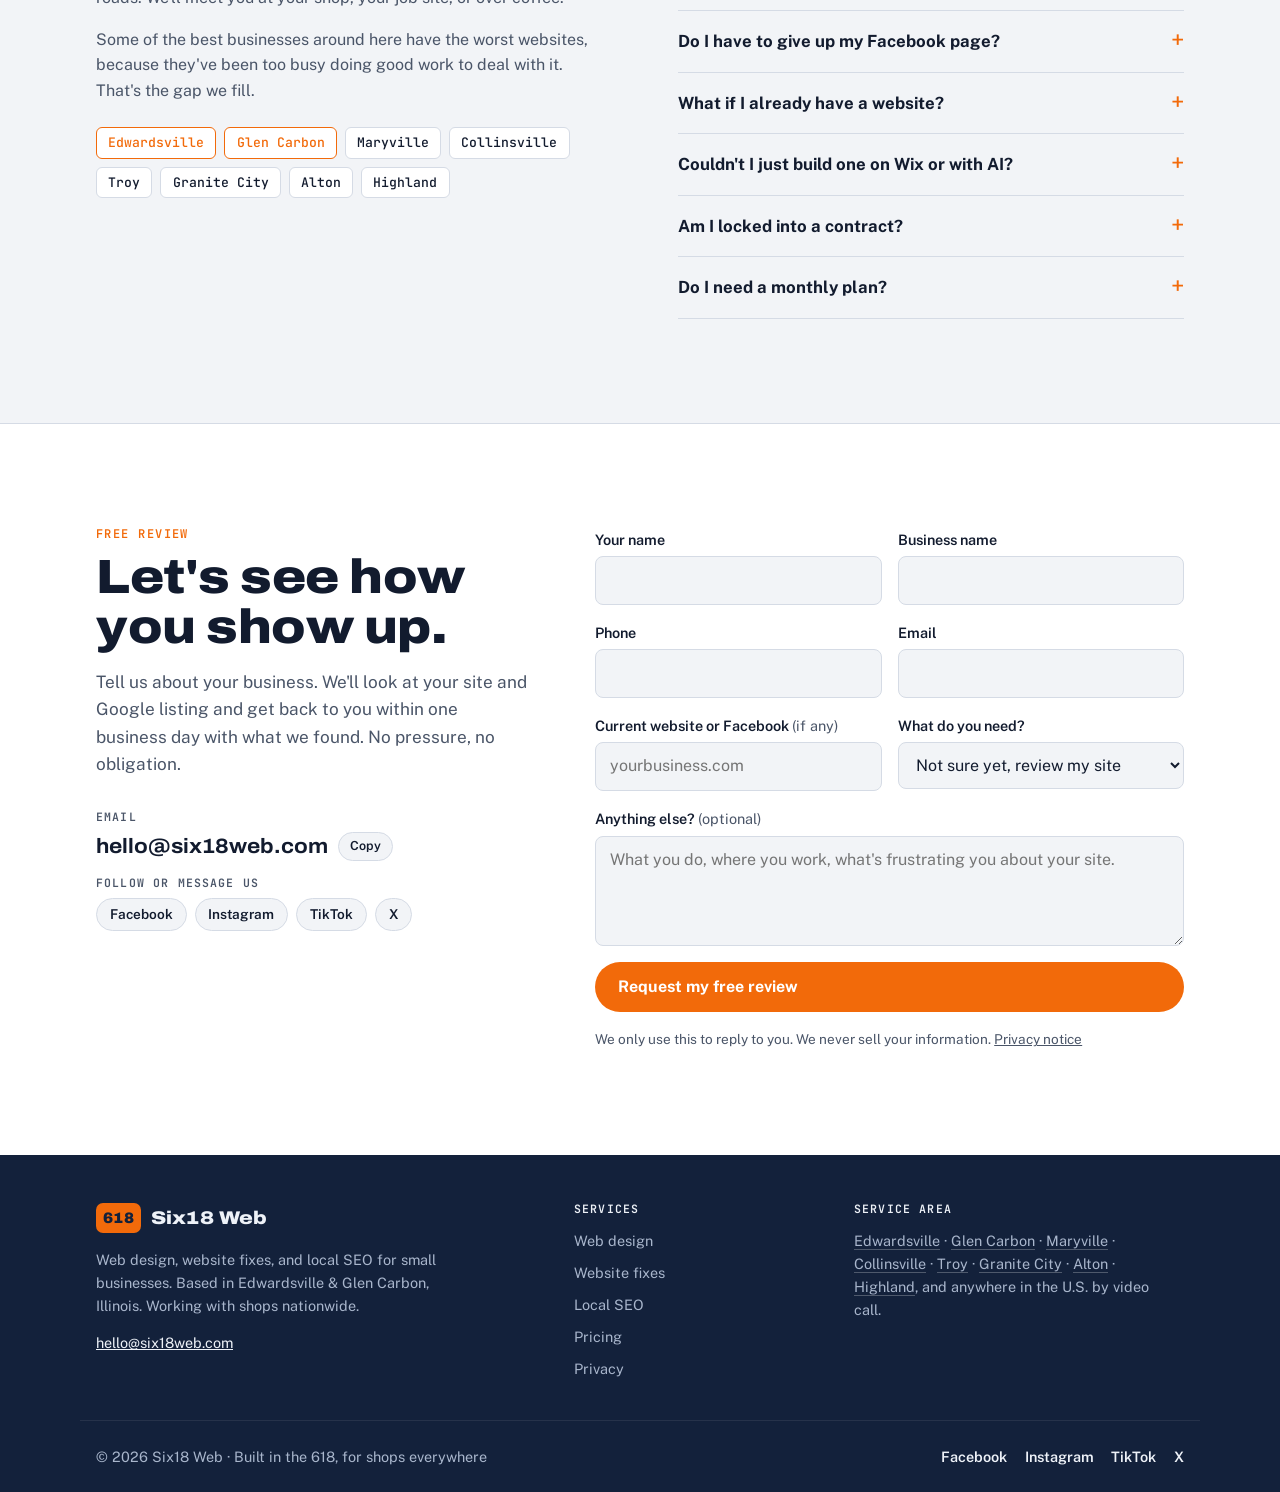
==== commit 05739dc2: "Use hello@six18web.com as the site contact email Co-Authored-By: Claude Opus 5.5 <noreply@anthropic." ====
--- a/index.html
+++ b/index.html
@@ -26,7 +26,7 @@
 <meta name="format-detection" content="telephone=no">
 <link rel="icon" type="image/png" href="/favicon.png">
 <link rel="apple-touch-icon" href="/logo.png">
-<script type="application/ld+json">{"@context":"https://schema.org","@graph":[{"@type":"ProfessionalService","@id":"https://six18web.com/#business","name":"Six18 Web","alternateName":"Six18 Web Co.","url":"https://six18web.com/","email":"six18web@gmail.com","logo":"https://six18web.com/logo.png","image":"https://six18web.com/og-image.png","description":"Web design, website fixes, and local SEO for small businesses. Based in Edwardsville and Glen Carbon, Illinois, serving small businesses nationwide.","slogan":"Websites that make your phone ring.","priceRange":"$199–$2,800","address":{"@type":"PostalAddress","addressLocality":"Edwardsville","addressRegion":"IL","postalCode":"62025","addressCountry":"US"},"areaServed":[{"@type":"City","name":"Edwardsville, IL"},{"@type":"City","name":"Glen Carbon, IL"},{"@type":"City","name":"Maryville, IL"},{"@type":"City","name":"Collinsville, IL"},{"@type":"City","name":"Troy, IL"},{"@type":"City","name":"Granite City, IL"},{"@type":"City","name":"Alton, IL"},{"@type":"City","name":"Highland, IL"},{"@type":"Country","name":"United States"}],"knowsAbout":["Web design","Website repair","Local SEO","Google Business Profile","Website accessibility (WCAG 2.1 AA)","Mobile-friendly websites"],"sameAs":["https://www.facebook.com/six18web","https://www.instagram.com/six18web","https://www.tiktok.com/@six18.web","https://x.com/six18web"],"hasOfferCatalog":{"@type":"OfferCatalog","name":"Six18 Web services","itemListElement":[{"@type":"Offer","name":"Site Fix-It","price":"199","priceCurrency":"USD","description":"Fixes for an existing website, starting at $199.","url":"https://six18web.com/website-repair/"},{"@type":"Offer","name":"Starter Site","price":"950","priceCurrency":"USD","description":"One-page, phone-first website with Google Business Profile setup.","url":"https://six18web.com/web-design/"},{"@type":"Offer","name":"Business Site","price":"2800","priceCurrency":"USD","description":"Up to 6 pages, quote or booking form, town pages, and local SEO setup.","url":"https://six18web.com/web-design/"},{"@type":"Offer","name":"Care Plan","price":"89","priceCurrency":"USD","description":"Hosting, updates, backups, and up to 1 hour of edits a month.","priceSpecification":{"@type":"UnitPriceSpecification","price":"89","priceCurrency":"USD","unitText":"MONTH"},"url":"https://six18web.com/#pricing"},{"@type":"Offer","name":"Local Search","price":"399","priceCurrency":"USD","description":"Monthly Google Business Profile, reviews, listings, and reporting.","priceSpecification":{"@type":"UnitPriceSpecification","price":"399","priceCurrency":"USD","unitText":"MONTH"},"url":"https://six18web.com/local-seo/"}]}},{"@type":"WebSite","@id":"https://six18web.com/#website","url":"https://six18web.com/","name":"Six18 Web","publisher":{"@id":"https://six18web.com/#business"}},{"@type":"WebPage","@id":"https://six18web.com/","url":"https://six18web.com/","name":"Web Design & Local SEO in Edwardsville, IL | Six18 Web","description":"Web design, website fixes & local SEO for small businesses in Edwardsville, Glen Carbon & the Metro East. Flat prices. Free 10-minute site review.","isPartOf":{"@id":"https://six18web.com/#website"},"about":{"@id":"https://six18web.com/#business"}},{"@type":"FAQPage","@id":"https://six18web.com/#faq","mainEntity":[{"@type":"Question","name":"Who owns the website?","acceptedAnswer":{"@type":"Answer","text":"You do. The domain is registered in your name, and you get every login. If you ever leave, the site goes with you."}},{"@type":"Question","name":"I don't have good photos. Is that a problem?","acceptedAnswer":{"@type":"Answer","text":"No. Phone photos of real jobs work better than stock pictures. We'll tell you exactly what to shoot, and we can come take them."}},{"@type":"Question","name":"Do I have to give up my Facebook page?","acceptedAnswer":{"@type":"Answer","text":"Keep it. Your site links to it and pulls in your reviews. Facebook is good for regulars; your site is how new customers find you."}},{"@type":"Question","name":"What if I already have a website?","acceptedAnswer":{"@type":"Answer","text":"Often it just needs fixing, not replacing. The free review tells you which, and the Fix-It plan covers most small problems."}},{"@type":"Question","name":"Couldn't I just build one on Wix or with AI?","acceptedAnswer":{"@type":"Answer","text":"You could, and some owners do. Most of the people we work with would rather spend that weekend on a job site. We handle everything from photos to Google setup, test it on real phones, and keep it working after launch."}},{"@type":"Question","name":"Am I locked into a contract?","acceptedAnswer":{"@type":"Answer","text":"No. Builds are a flat price, and monthly plans are month to month. Cancel any time and the site, domain, and content stay yours."}},{"@type":"Question","name":"Do I need a monthly plan?","acceptedAnswer":{"@type":"Answer","text":"No. It's optional. Without one, we hand you the keys and show you how to make small changes yourself. The Care Plan covers hosting and edits; Local Search is for owners who want more calls from Google."}}]}]}</script>
+<script type="application/ld+json">{"@context":"https://schema.org","@graph":[{"@type":"ProfessionalService","@id":"https://six18web.com/#business","name":"Six18 Web","alternateName":"Six18 Web Co.","url":"https://six18web.com/","email":"hello@six18web.com","logo":"https://six18web.com/logo.png","image":"https://six18web.com/og-image.png","description":"Web design, website fixes, and local SEO for small businesses. Based in Edwardsville and Glen Carbon, Illinois, serving small businesses nationwide.","slogan":"Websites that make your phone ring.","priceRange":"$199–$2,800","address":{"@type":"PostalAddress","addressLocality":"Edwardsville","addressRegion":"IL","postalCode":"62025","addressCountry":"US"},"areaServed":[{"@type":"City","name":"Edwardsville, IL"},{"@type":"City","name":"Glen Carbon, IL"},{"@type":"City","name":"Maryville, IL"},{"@type":"City","name":"Collinsville, IL"},{"@type":"City","name":"Troy, IL"},{"@type":"City","name":"Granite City, IL"},{"@type":"City","name":"Alton, IL"},{"@type":"City","name":"Highland, IL"},{"@type":"Country","name":"United States"}],"knowsAbout":["Web design","Website repair","Local SEO","Google Business Profile","Website accessibility (WCAG 2.1 AA)","Mobile-friendly websites"],"sameAs":["https://www.facebook.com/six18web","https://www.instagram.com/six18web","https://www.tiktok.com/@six18.web","https://x.com/six18web"],"hasOfferCatalog":{"@type":"OfferCatalog","name":"Six18 Web services","itemListElement":[{"@type":"Offer","name":"Site Fix-It","price":"199","priceCurrency":"USD","description":"Fixes for an existing website, starting at $199.","url":"https://six18web.com/website-repair/"},{"@type":"Offer","name":"Starter Site","price":"950","priceCurrency":"USD","description":"One-page, phone-first website with Google Business Profile setup.","url":"https://six18web.com/web-design/"},{"@type":"Offer","name":"Business Site","price":"2800","priceCurrency":"USD","description":"Up to 6 pages, quote or booking form, town pages, and local SEO setup.","url":"https://six18web.com/web-design/"},{"@type":"Offer","name":"Care Plan","price":"89","priceCurrency":"USD","description":"Hosting, updates, backups, and up to 1 hour of edits a month.","priceSpecification":{"@type":"UnitPriceSpecification","price":"89","priceCurrency":"USD","unitText":"MONTH"},"url":"https://six18web.com/#pricing"},{"@type":"Offer","name":"Local Search","price":"399","priceCurrency":"USD","description":"Monthly Google Business Profile, reviews, listings, and reporting.","priceSpecification":{"@type":"UnitPriceSpecification","price":"399","priceCurrency":"USD","unitText":"MONTH"},"url":"https://six18web.com/local-seo/"}]}},{"@type":"WebSite","@id":"https://six18web.com/#website","url":"https://six18web.com/","name":"Six18 Web","publisher":{"@id":"https://six18web.com/#business"}},{"@type":"WebPage","@id":"https://six18web.com/","url":"https://six18web.com/","name":"Web Design & Local SEO in Edwardsville, IL | Six18 Web","description":"Web design, website fixes & local SEO for small businesses in Edwardsville, Glen Carbon & the Metro East. Flat prices. Free 10-minute site review.","isPartOf":{"@id":"https://six18web.com/#website"},"about":{"@id":"https://six18web.com/#business"}},{"@type":"FAQPage","@id":"https://six18web.com/#faq","mainEntity":[{"@type":"Question","name":"Who owns the website?","acceptedAnswer":{"@type":"Answer","text":"You do. The domain is registered in your name, and you get every login. If you ever leave, the site goes with you."}},{"@type":"Question","name":"I don't have good photos. Is that a problem?","acceptedAnswer":{"@type":"Answer","text":"No. Phone photos of real jobs work better than stock pictures. We'll tell you exactly what to shoot, and we can come take them."}},{"@type":"Question","name":"Do I have to give up my Facebook page?","acceptedAnswer":{"@type":"Answer","text":"Keep it. Your site links to it and pulls in your reviews. Facebook is good for regulars; your site is how new customers find you."}},{"@type":"Question","name":"What if I already have a website?","acceptedAnswer":{"@type":"Answer","text":"Often it just needs fixing, not replacing. The free review tells you which, and the Fix-It plan covers most small problems."}},{"@type":"Question","name":"Couldn't I just build one on Wix or with AI?","acceptedAnswer":{"@type":"Answer","text":"You could, and some owners do. Most of the people we work with would rather spend that weekend on a job site. We handle everything from photos to Google setup, test it on real phones, and keep it working after launch."}},{"@type":"Question","name":"Am I locked into a contract?","acceptedAnswer":{"@type":"Answer","text":"No. Builds are a flat price, and monthly plans are month to month. Cancel any time and the site, domain, and content stay yours."}},{"@type":"Question","name":"Do I need a monthly plan?","acceptedAnswer":{"@type":"Answer","text":"No. It's optional. Without one, we hand you the keys and show you how to make small changes yourself. The Care Plan covers hosting and edits; Local Search is for owners who want more calls from Google."}}]}]}</script>
 <link rel="preconnect" href="https://fonts.googleapis.com">
 <link rel="preconnect" href="https://fonts.gstatic.com" crossorigin>
 <link rel="stylesheet" href="https://fonts.googleapis.com/css2?family=Archivo:wdth,wght@62..125,400..900&family=Public+Sans:ital,wght@0,400;0,500;0,600;0,700;1,400&family=JetBrains+Mono:wght@400;600&display=swap">
@@ -135,7 +135,7 @@
         <div class="score" aria-live="polite">
           <div class="score-num" id="score-num">0<span>/5</span></div>
           <p class="score-msg" id="score-msg"><b>Start ticking.</b> Your score shows up here.</p>
-          <a class="btn btn-primary" href="#contact">Get my free review</a>
+          <a class="btn btn-primary" href="#contact" id="check-to-form">Get my free review</a>
         </div>
       </div>
       <ul class="checks">
@@ -239,7 +239,7 @@
         <p class="lede" style="margin-top:1rem">Tell us about your business. We'll look at your site and Google listing and get back to you within one business day with what we found. No pressure, no obligation.</p>
         <div class="direct">
           <div class="direct-row" id="phone-row" hidden><span class="lbl">Call or text</span><span class="val" data-bind="phone">(618) XXX-XXXX</span><button class="copy" type="button" data-copy="phone">Copy</button></div>
-          <div class="direct-row"><span class="lbl">Email</span><a class="val" href="mailto:six18web@gmail.com" data-bind="email" style="text-decoration:none">six18web@gmail.com</a><button class="copy" type="button" data-copy="email">Copy</button></div>
+          <div class="direct-row"><span class="lbl">Email</span><a class="val" href="mailto:hello@six18web.com" data-bind="email" style="text-decoration:none">hello@six18web.com</a><button class="copy" type="button" data-copy="email">Copy</button></div>
           <div class="direct-row"><span class="lbl">Follow or message us</span><div class="direct-socials"><a href="https://www.facebook.com/six18web" target="_blank" rel="noopener">Facebook</a><a href="https://www.instagram.com/six18web" target="_blank" rel="noopener">Instagram</a><a href="https://www.tiktok.com/@six18.web" target="_blank" rel="noopener">TikTok</a><a href="https://x.com/six18web" target="_blank" rel="noopener">X</a></div></div>
         </div>
       </div>
@@ -252,6 +252,8 @@
         <div class="field"><label for="f-need">What do you need?</label>
           <select id="f-need"><option>Not sure yet, review my site</option><option>A new website</option><option>Fix my current website</option><option>Show up better on Google</option><option>Monthly updates</option></select></div>
         <div class="field full"><label for="f-msg">Anything else? <span>(optional)</span></label><textarea id="f-msg" placeholder="What you do, where you work, what's frustrating you about your site."></textarea></div>
+        <input type="hidden" id="f-check" value="">
+        <p class="check-note full" id="f-check-note" hidden></p>
         <input type="text" id="f-hp" name="_honey" tabindex="-1" autocomplete="off" aria-hidden="true" style="position:absolute;left:-9999px;width:1px;height:1px;opacity:0">
         <p class="err full" id="f-err" hidden>Add your name, your business name, and a phone or email so we can reach you.</p>
         <div class="field full"><button class="btn btn-primary" type="submit" id="f-submit" style="justify-self:start">Request my free review</button><p class="form-note">We only use this to reply to you. We never sell your information. <a href="/privacy/">Privacy notice</a></p></div>
@@ -261,7 +263,7 @@
         </div>
         <div class="sent" id="sent-fail" role="alert" hidden>
           <strong>That didn't go through.</strong>
-          <p>Something blocked the form. Copy your note below and email it to six18web@gmail.com, and we'll reply within one business day.</p>
+          <p>Something blocked the form. Copy your note below and email it to hello@six18web.com, and we'll reply within one business day.</p>
           <textarea id="sent-text" readonly aria-label="Your message"></textarea>
           <div class="row"><button class="btn btn-primary" type="button" id="copy-msg">Copy message</button><a class="btn btn-ghost" id="mail-msg" href="#">Open in email</a></div>
         </div>
@@ -276,7 +278,7 @@
     <div class="foot-brand">
       <a class="logo" href="/"><span class="logo-mark" aria-hidden="true">618</span><span>Six18 Web</span></a>
       <p>Web design, website fixes, and local SEO for small businesses. Based in Edwardsville &amp; Glen Carbon, Illinois. Working with shops nationwide.</p>
-      <p><a href="mailto:six18web@gmail.com">six18web@gmail.com</a></p>
+      <p><a href="mailto:hello@six18web.com">hello@six18web.com</a></p>
     </div>
     <nav aria-label="Services"><p class="foot-h">Services</p><ul><li><a href="/web-design/">Web design</a></li><li><a href="/website-repair/">Website fixes</a></li><li><a href="/local-seo/">Local SEO</a></li><li><a href="/#pricing">Pricing</a></li><li><a href="/privacy/">Privacy</a></li></ul></nav>
     <div><p class="foot-h">Service area</p><p class="foot-towns"><a href="/edwardsville-il/">Edwardsville</a> · <a href="/glen-carbon-il/">Glen Carbon</a> · <a href="/maryville-il/">Maryville</a> · <a href="/collinsville-il/">Collinsville</a> · <a href="/troy-il/">Troy</a> · <a href="/granite-city-il/">Granite City</a> · <a href="/alton-il/">Alton</a> · <a href="/highland-il/">Highland</a>, and anywhere in the U.S. by video call.</p></div>
@@ -293,7 +295,7 @@
 const SITE = {
   name: "Six18 Web",
   phone: "",   /* add the business number here, e.g. "(618) 555-0123" */
-  email: "six18web@gmail.com"
+  email: "hello@six18web.com"
 };
 document.querySelectorAll('[data-bind]').forEach(el => { const k = el.dataset.bind; if (SITE[k]) el.textContent = SITE[k]; });
 if (SITE.phone) document.getElementById('phone-row').hidden = false;
@@ -334,6 +336,31 @@
 }
 boxes.forEach(b => b.addEventListener('change', score));
 
+/* Carry the self-check into the review form, so the request arrives with the visitor's results */
+const CHECK_LABELS = {c1:'Padlock / secure', c2:'Easy to read on a phone', c3:'Tap-to-call works', c4:'Google shows town and trade', c5:'Looks current, no dead links'};
+function selfCheck(){
+  if (!boxes.some(b => b.checked)) return '';
+  const pass = boxes.filter(b => b.checked).map(b => CHECK_LABELS[b.id]);
+  const miss = boxes.filter(b => !b.checked).map(b => CHECK_LABELS[b.id]);
+  return `${pass.length}/5` + (miss.length ? `. Missing: ${miss.join(', ')}` : '. Passed all five') + (pass.length && miss.length ? `. Passed: ${pass.join(', ')}` : '') + '.';
+}
+function syncCheck(){
+  const s = selfCheck(), note = document.getElementById('f-check-note');
+  document.getElementById('f-check').value = s;
+  note.hidden = !s;
+  if (s) note.innerHTML = '<b>Your self-check is included:</b> ' + s.replace(/[<>&]/g, '');
+}
+boxes.forEach(b => b.addEventListener('change', syncCheck));
+document.getElementById('check-to-form').addEventListener('click', () => {
+  syncCheck();
+  const need = document.getElementById('f-need');
+  if (need.selectedIndex === 0 && boxes.some(b => b.checked)) {
+    const missing = boxes.filter(b => !b.checked).map(b => b.id);
+    if (missing.length === 1 && missing[0] === 'c4') need.value = 'Show up better on Google';
+    else if (missing.length) need.value = 'Fix my current website';
+  }
+});
+
 /* Copy helpers */
 async function copyText(text, btn, fallbackEl){
   try { await navigator.clipboard.writeText(text); const o = btn.textContent; btn.textContent = 'Copied'; setTimeout(() => btn.textContent = o, 1600); }
@@ -354,7 +381,8 @@
   'f-email': 'entry.570045242',   /* Email */
   'f-site':  'entry.539808713',   /* Current website or Facebook */
   'f-need':  'entry.1875138850',  /* Looking for */
-  'f-msg':   'entry.499495201'    /* Notes */
+  'f-msg':   'entry.499495201',   /* Notes */
+  'f-check': 'entry.1081789492'   /* Self-check results */
 };
 const form = document.getElementById('lead');
 form.addEventListener('submit', async e => {
@@ -373,6 +401,7 @@
        so a network error is the only failure we can detect. */
     await fetch(FORM_ENDPOINT, { method: 'POST', mode: 'no-cors', body });
     form.querySelectorAll('.field').forEach(f => f.hidden = true);
+    document.getElementById('f-check-note').hidden = true;
     document.getElementById('sent').hidden = false;
     document.getElementById('sent').scrollIntoView({behavior:'smooth', block:'nearest'});
     return;
@@ -387,7 +416,8 @@
     v('f-email') && `Email: ${v('f-email')}`,
     v('f-site') && `Current site: ${v('f-site')}`,
     `Looking for: ${v('f-need')}`,
-    v('f-msg') && `Notes: ${v('f-msg')}`
+    v('f-msg') && `Notes: ${v('f-msg')}`,
+    v('f-check') && `Self-check: ${v('f-check')}`
   ].filter(Boolean).join('\n');
   const box = document.getElementById('sent-text');
   box.value = text;
--- a/styles.css
+++ b/styles.css
@@ -280,3 +280,4 @@
 .plain-list{margin:.75rem 0;padding-left:1.2rem;display:flex;flex-direction:column;gap:.4rem}
 .form-note{margin-top:.75rem;font-size:.85rem;color:var(--muted)}
 .form-note a{color:var(--muted)}
+.check-note{grid-column:1/-1;margin:0;padding:.75rem 1rem;border-radius:8px;background:var(--accent-soft);font-size:.92rem;color:var(--ink)}
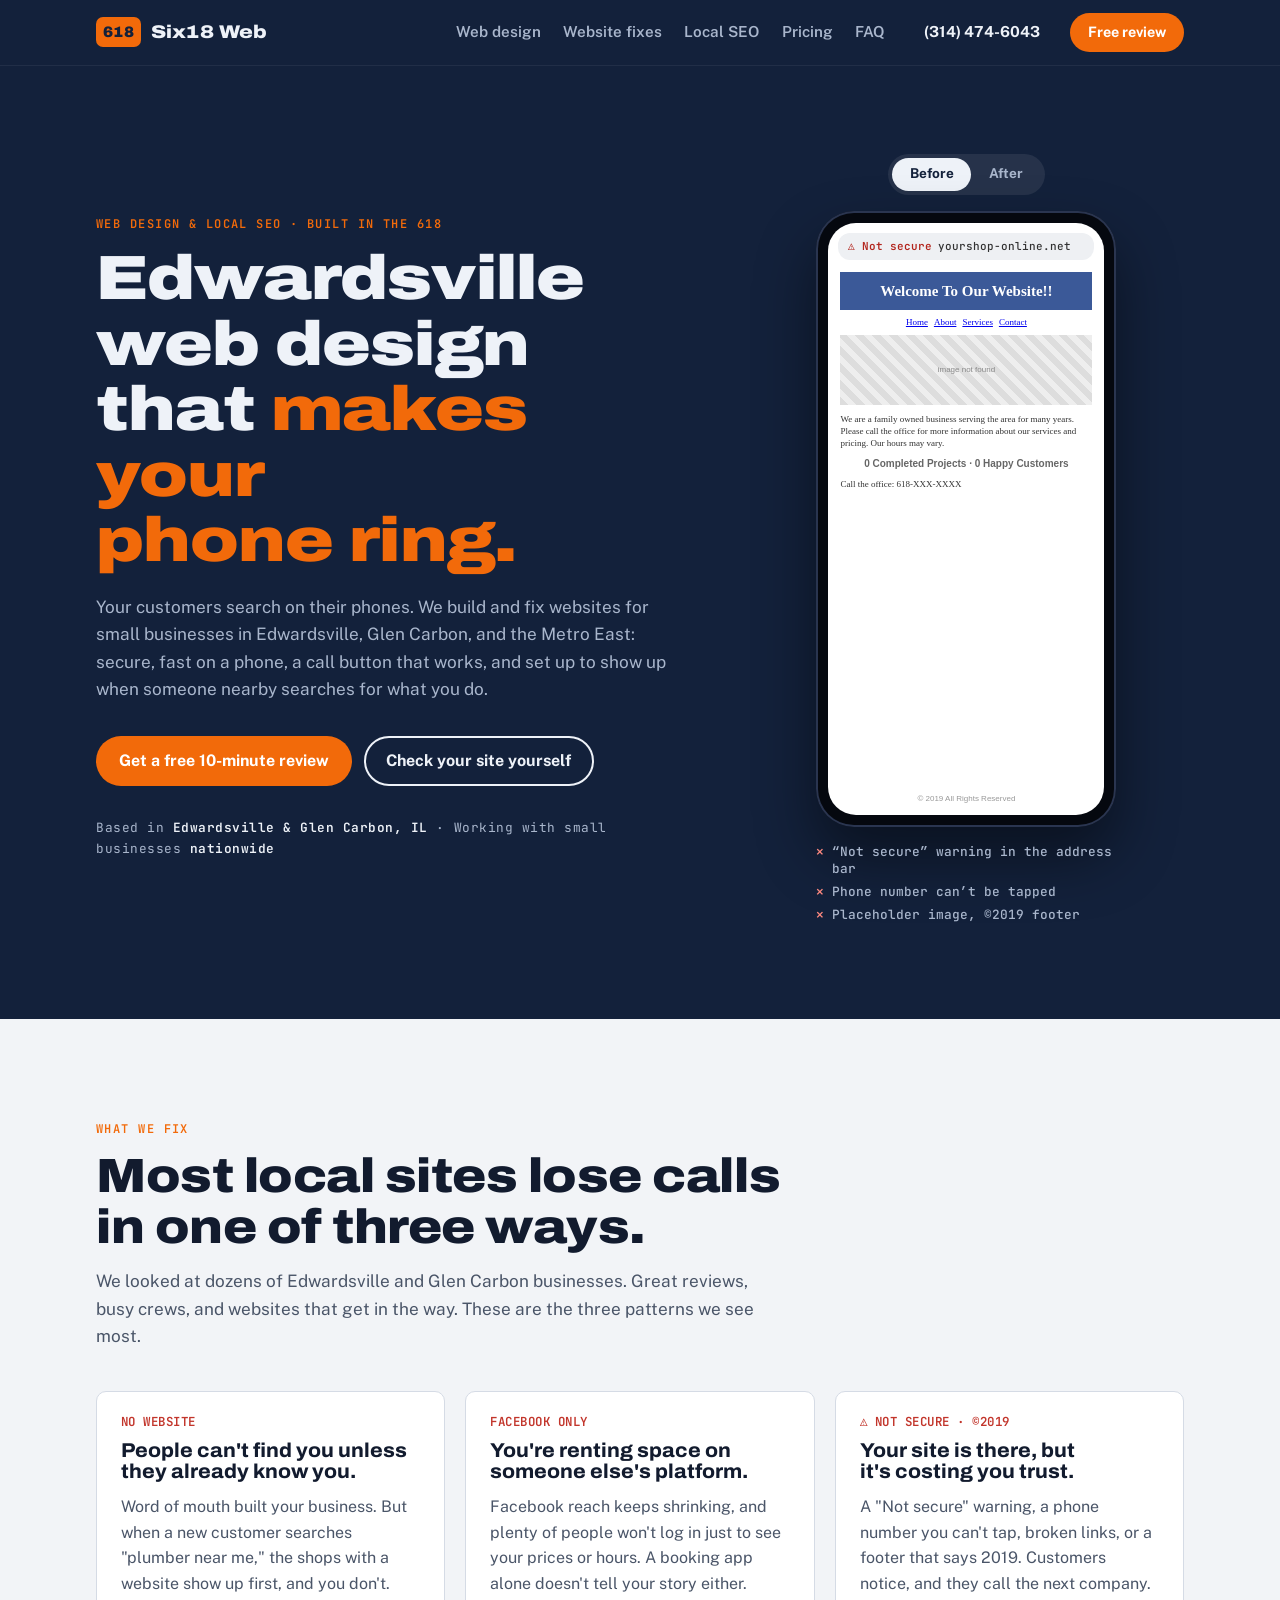
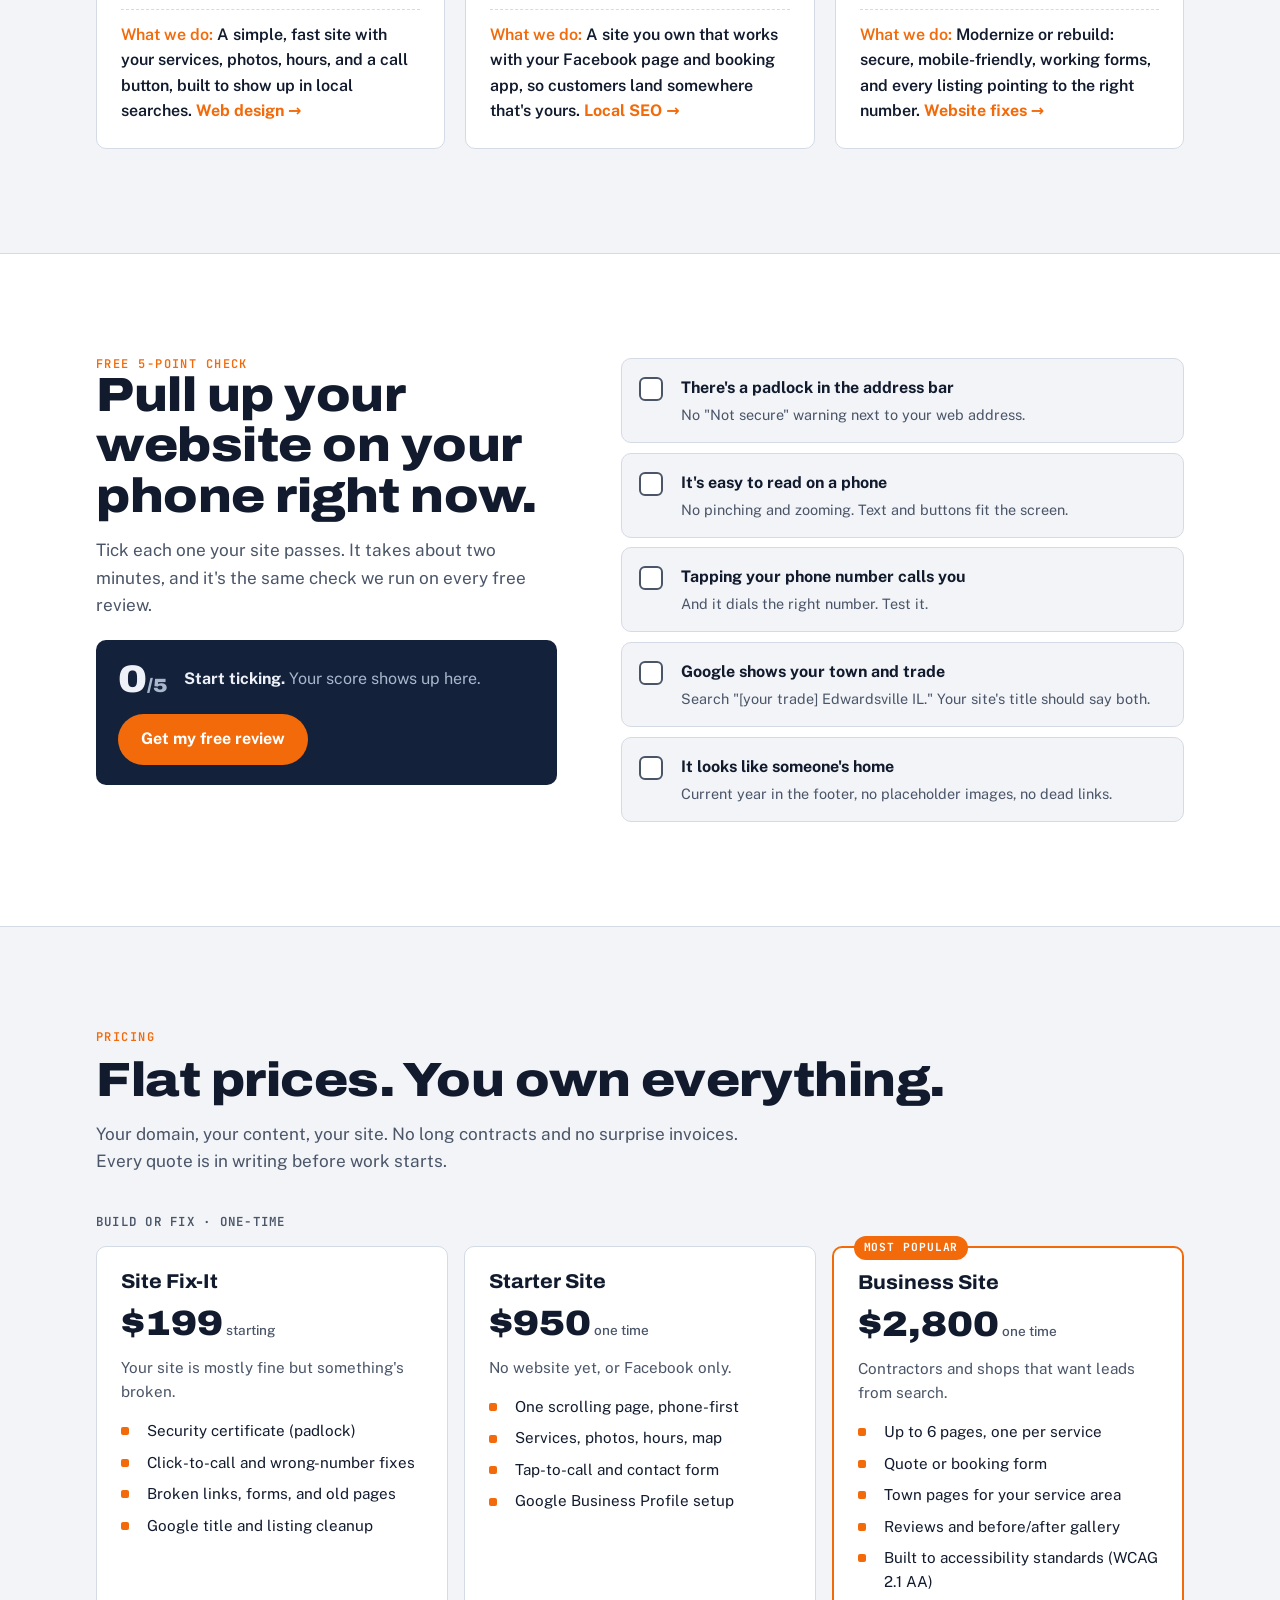
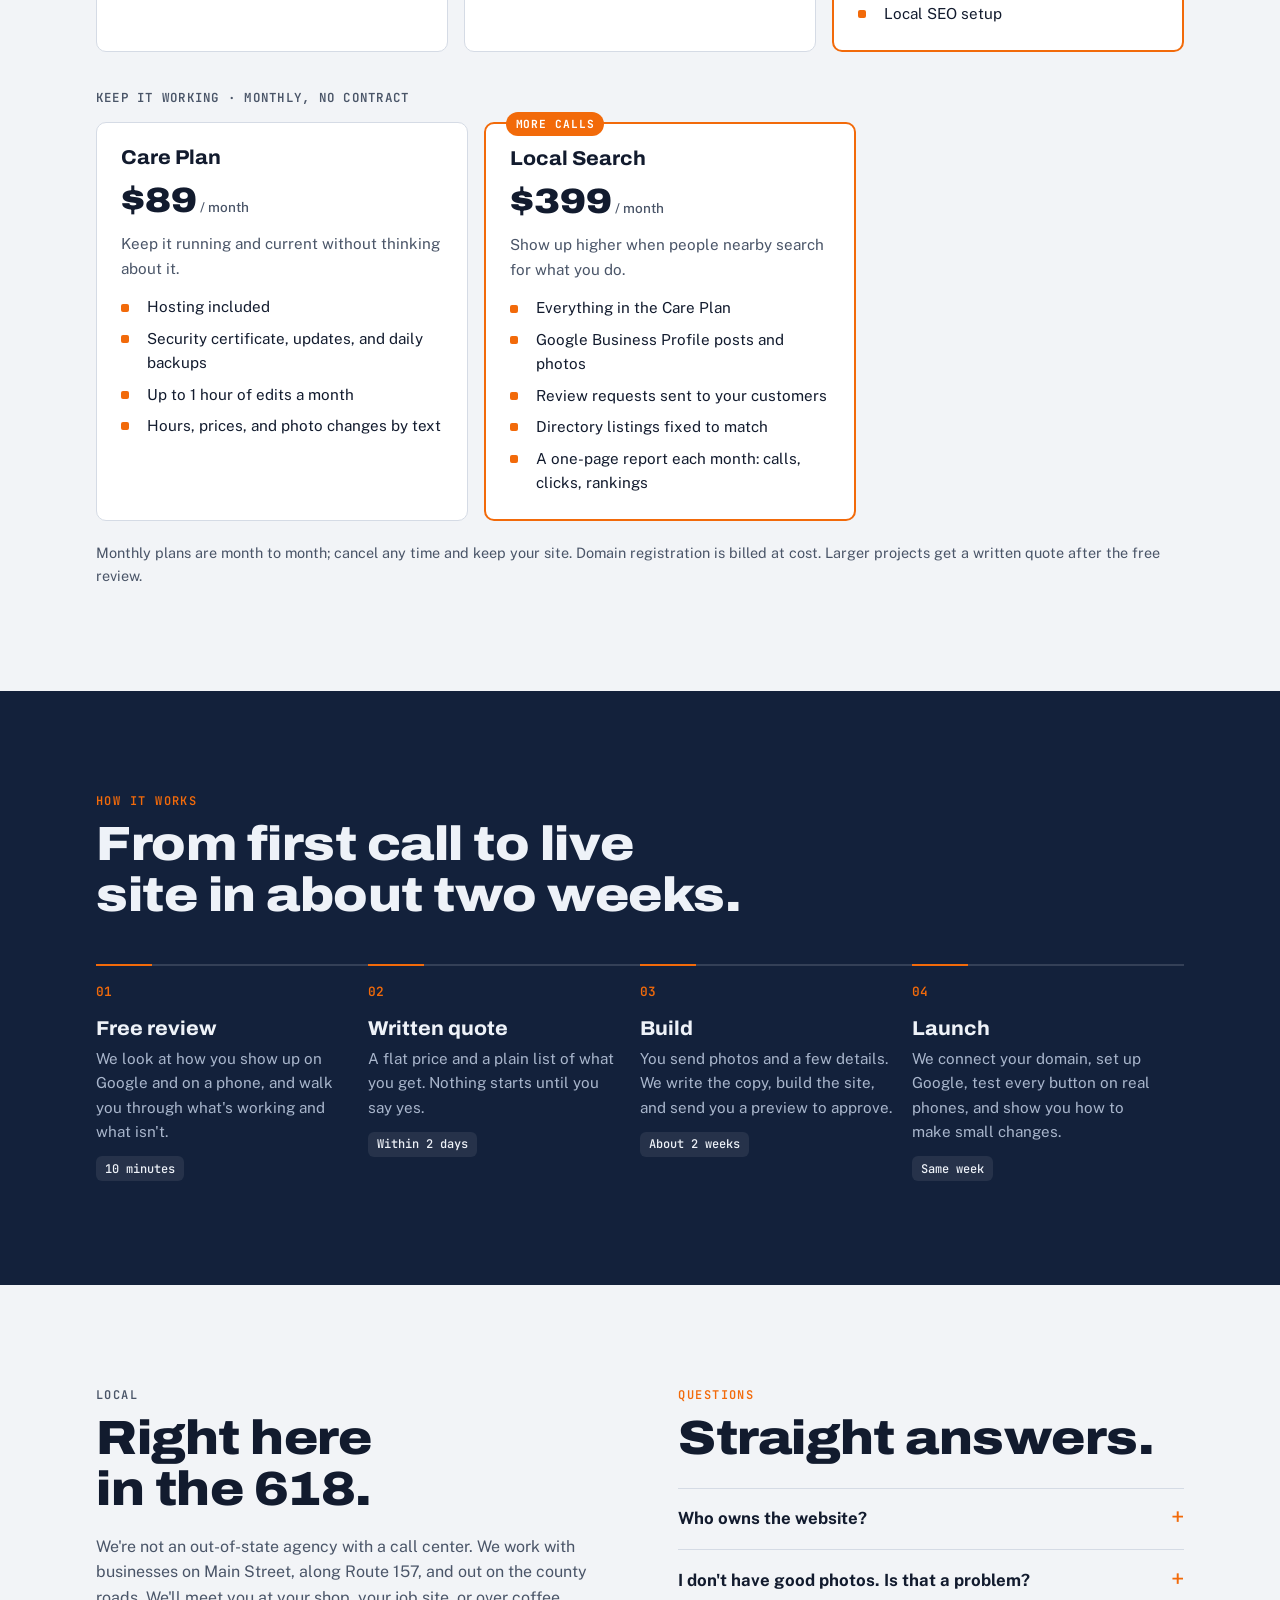
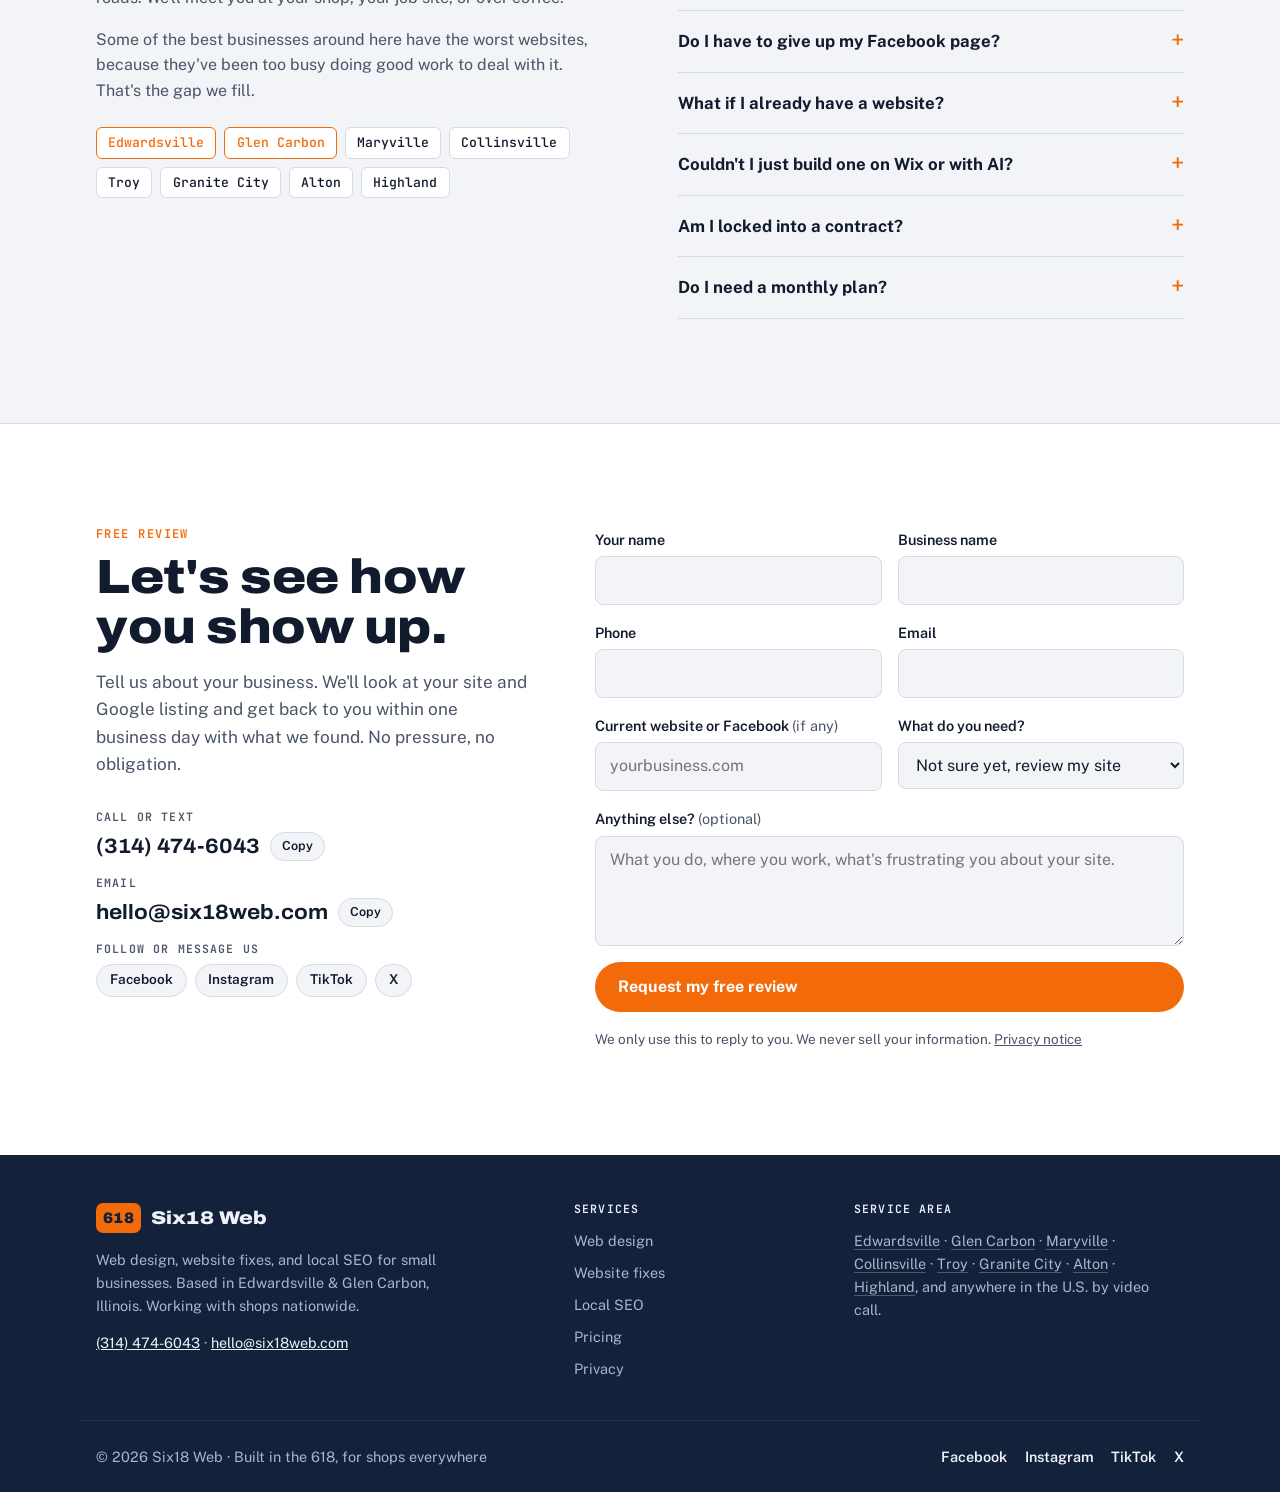
==== commit f5c9f0fa: "Add business phone (314) 474-6043: tap-to-call in header, contact section, footer and schema Co-Auth" ====
--- a/index.html
+++ b/index.html
@@ -26,7 +26,7 @@
 <meta name="format-detection" content="telephone=no">
 <link rel="icon" type="image/png" href="/favicon.png">
 <link rel="apple-touch-icon" href="/logo.png">
-<script type="application/ld+json">{"@context":"https://schema.org","@graph":[{"@type":"ProfessionalService","@id":"https://six18web.com/#business","name":"Six18 Web","alternateName":"Six18 Web Co.","url":"https://six18web.com/","email":"hello@six18web.com","logo":"https://six18web.com/logo.png","image":"https://six18web.com/og-image.png","description":"Web design, website fixes, and local SEO for small businesses. Based in Edwardsville and Glen Carbon, Illinois, serving small businesses nationwide.","slogan":"Websites that make your phone ring.","priceRange":"$199–$2,800","address":{"@type":"PostalAddress","addressLocality":"Edwardsville","addressRegion":"IL","postalCode":"62025","addressCountry":"US"},"areaServed":[{"@type":"City","name":"Edwardsville, IL"},{"@type":"City","name":"Glen Carbon, IL"},{"@type":"City","name":"Maryville, IL"},{"@type":"City","name":"Collinsville, IL"},{"@type":"City","name":"Troy, IL"},{"@type":"City","name":"Granite City, IL"},{"@type":"City","name":"Alton, IL"},{"@type":"City","name":"Highland, IL"},{"@type":"Country","name":"United States"}],"knowsAbout":["Web design","Website repair","Local SEO","Google Business Profile","Website accessibility (WCAG 2.1 AA)","Mobile-friendly websites"],"sameAs":["https://www.facebook.com/six18web","https://www.instagram.com/six18web","https://www.tiktok.com/@six18.web","https://x.com/six18web"],"hasOfferCatalog":{"@type":"OfferCatalog","name":"Six18 Web services","itemListElement":[{"@type":"Offer","name":"Site Fix-It","price":"199","priceCurrency":"USD","description":"Fixes for an existing website, starting at $199.","url":"https://six18web.com/website-repair/"},{"@type":"Offer","name":"Starter Site","price":"950","priceCurrency":"USD","description":"One-page, phone-first website with Google Business Profile setup.","url":"https://six18web.com/web-design/"},{"@type":"Offer","name":"Business Site","price":"2800","priceCurrency":"USD","description":"Up to 6 pages, quote or booking form, town pages, and local SEO setup.","url":"https://six18web.com/web-design/"},{"@type":"Offer","name":"Care Plan","price":"89","priceCurrency":"USD","description":"Hosting, updates, backups, and up to 1 hour of edits a month.","priceSpecification":{"@type":"UnitPriceSpecification","price":"89","priceCurrency":"USD","unitText":"MONTH"},"url":"https://six18web.com/#pricing"},{"@type":"Offer","name":"Local Search","price":"399","priceCurrency":"USD","description":"Monthly Google Business Profile, reviews, listings, and reporting.","priceSpecification":{"@type":"UnitPriceSpecification","price":"399","priceCurrency":"USD","unitText":"MONTH"},"url":"https://six18web.com/local-seo/"}]}},{"@type":"WebSite","@id":"https://six18web.com/#website","url":"https://six18web.com/","name":"Six18 Web","publisher":{"@id":"https://six18web.com/#business"}},{"@type":"WebPage","@id":"https://six18web.com/","url":"https://six18web.com/","name":"Web Design & Local SEO in Edwardsville, IL | Six18 Web","description":"Web design, website fixes & local SEO for small businesses in Edwardsville, Glen Carbon & the Metro East. Flat prices. Free 10-minute site review.","isPartOf":{"@id":"https://six18web.com/#website"},"about":{"@id":"https://six18web.com/#business"}},{"@type":"FAQPage","@id":"https://six18web.com/#faq","mainEntity":[{"@type":"Question","name":"Who owns the website?","acceptedAnswer":{"@type":"Answer","text":"You do. The domain is registered in your name, and you get every login. If you ever leave, the site goes with you."}},{"@type":"Question","name":"I don't have good photos. Is that a problem?","acceptedAnswer":{"@type":"Answer","text":"No. Phone photos of real jobs work better than stock pictures. We'll tell you exactly what to shoot, and we can come take them."}},{"@type":"Question","name":"Do I have to give up my Facebook page?","acceptedAnswer":{"@type":"Answer","text":"Keep it. Your site links to it and pulls in your reviews. Facebook is good for regulars; your site is how new customers find you."}},{"@type":"Question","name":"What if I already have a website?","acceptedAnswer":{"@type":"Answer","text":"Often it just needs fixing, not replacing. The free review tells you which, and the Fix-It plan covers most small problems."}},{"@type":"Question","name":"Couldn't I just build one on Wix or with AI?","acceptedAnswer":{"@type":"Answer","text":"You could, and some owners do. Most of the people we work with would rather spend that weekend on a job site. We handle everything from photos to Google setup, test it on real phones, and keep it working after launch."}},{"@type":"Question","name":"Am I locked into a contract?","acceptedAnswer":{"@type":"Answer","text":"No. Builds are a flat price, and monthly plans are month to month. Cancel any time and the site, domain, and content stay yours."}},{"@type":"Question","name":"Do I need a monthly plan?","acceptedAnswer":{"@type":"Answer","text":"No. It's optional. Without one, we hand you the keys and show you how to make small changes yourself. The Care Plan covers hosting and edits; Local Search is for owners who want more calls from Google."}}]}]}</script>
+<script type="application/ld+json">{"@context":"https://schema.org","@graph":[{"@type":"ProfessionalService","@id":"https://six18web.com/#business","name":"Six18 Web","alternateName":"Six18 Web Co.","url":"https://six18web.com/","email":"hello@six18web.com","telephone":"+1-314-474-6043","logo":"https://six18web.com/logo.png","image":"https://six18web.com/og-image.png","description":"Web design, website fixes, and local SEO for small businesses. Based in Edwardsville and Glen Carbon, Illinois, serving small businesses nationwide.","slogan":"Websites that make your phone ring.","priceRange":"$199–$2,800","address":{"@type":"PostalAddress","addressLocality":"Edwardsville","addressRegion":"IL","postalCode":"62025","addressCountry":"US"},"areaServed":[{"@type":"City","name":"Edwardsville, IL"},{"@type":"City","name":"Glen Carbon, IL"},{"@type":"City","name":"Maryville, IL"},{"@type":"City","name":"Collinsville, IL"},{"@type":"City","name":"Troy, IL"},{"@type":"City","name":"Granite City, IL"},{"@type":"City","name":"Alton, IL"},{"@type":"City","name":"Highland, IL"},{"@type":"Country","name":"United States"}],"knowsAbout":["Web design","Website repair","Local SEO","Google Business Profile","Website accessibility (WCAG 2.1 AA)","Mobile-friendly websites"],"sameAs":["https://www.facebook.com/six18web","https://www.instagram.com/six18web","https://www.tiktok.com/@six18.web","https://x.com/six18web"],"hasOfferCatalog":{"@type":"OfferCatalog","name":"Six18 Web services","itemListElement":[{"@type":"Offer","name":"Site Fix-It","price":"199","priceCurrency":"USD","description":"Fixes for an existing website, starting at $199.","url":"https://six18web.com/website-repair/"},{"@type":"Offer","name":"Starter Site","price":"950","priceCurrency":"USD","description":"One-page, phone-first website with Google Business Profile setup.","url":"https://six18web.com/web-design/"},{"@type":"Offer","name":"Business Site","price":"2800","priceCurrency":"USD","description":"Up to 6 pages, quote or booking form, town pages, and local SEO setup.","url":"https://six18web.com/web-design/"},{"@type":"Offer","name":"Care Plan","price":"89","priceCurrency":"USD","description":"Hosting, updates, backups, and up to 1 hour of edits a month.","priceSpecification":{"@type":"UnitPriceSpecification","price":"89","priceCurrency":"USD","unitText":"MONTH"},"url":"https://six18web.com/#pricing"},{"@type":"Offer","name":"Local Search","price":"399","priceCurrency":"USD","description":"Monthly Google Business Profile, reviews, listings, and reporting.","priceSpecification":{"@type":"UnitPriceSpecification","price":"399","priceCurrency":"USD","unitText":"MONTH"},"url":"https://six18web.com/local-seo/"}]}},{"@type":"WebSite","@id":"https://six18web.com/#website","url":"https://six18web.com/","name":"Six18 Web","publisher":{"@id":"https://six18web.com/#business"}},{"@type":"WebPage","@id":"https://six18web.com/","url":"https://six18web.com/","name":"Web Design & Local SEO in Edwardsville, IL | Six18 Web","description":"Web design, website fixes & local SEO for small businesses in Edwardsville, Glen Carbon & the Metro East. Flat prices. Free 10-minute site review.","isPartOf":{"@id":"https://six18web.com/#website"},"about":{"@id":"https://six18web.com/#business"}},{"@type":"FAQPage","@id":"https://six18web.com/#faq","mainEntity":[{"@type":"Question","name":"Who owns the website?","acceptedAnswer":{"@type":"Answer","text":"You do. The domain is registered in your name, and you get every login. If you ever leave, the site goes with you."}},{"@type":"Question","name":"I don't have good photos. Is that a problem?","acceptedAnswer":{"@type":"Answer","text":"No. Phone photos of real jobs work better than stock pictures. We'll tell you exactly what to shoot, and we can come take them."}},{"@type":"Question","name":"Do I have to give up my Facebook page?","acceptedAnswer":{"@type":"Answer","text":"Keep it. Your site links to it and pulls in your reviews. Facebook is good for regulars; your site is how new customers find you."}},{"@type":"Question","name":"What if I already have a website?","acceptedAnswer":{"@type":"Answer","text":"Often it just needs fixing, not replacing. The free review tells you which, and the Fix-It plan covers most small problems."}},{"@type":"Question","name":"Couldn't I just build one on Wix or with AI?","acceptedAnswer":{"@type":"Answer","text":"You could, and some owners do. Most of the people we work with would rather spend that weekend on a job site. We handle everything from photos to Google setup, test it on real phones, and keep it working after launch."}},{"@type":"Question","name":"Am I locked into a contract?","acceptedAnswer":{"@type":"Answer","text":"No. Builds are a flat price, and monthly plans are month to month. Cancel any time and the site, domain, and content stay yours."}},{"@type":"Question","name":"Do I need a monthly plan?","acceptedAnswer":{"@type":"Answer","text":"No. It's optional. Without one, we hand you the keys and show you how to make small changes yourself. The Care Plan covers hosting and edits; Local Search is for owners who want more calls from Google."}}]}]}</script>
 <link rel="preconnect" href="https://fonts.googleapis.com">
 <link rel="preconnect" href="https://fonts.gstatic.com" crossorigin>
 <link rel="stylesheet" href="https://fonts.googleapis.com/css2?family=Archivo:wdth,wght@62..125,400..900&family=Public+Sans:ital,wght@0,400;0,500;0,600;0,700;1,400&family=JetBrains+Mono:wght@400;600&display=swap">
@@ -42,6 +42,7 @@
       <a href="/web-design/">Web design</a><a href="/website-repair/">Website fixes</a><a href="/local-seo/">Local SEO</a><a href="/#pricing">Pricing</a>
       <a href="/#faq">FAQ</a>
     </nav>
+    <a class="head-phone" href="tel:+13144746043" aria-label="Call Six18 Web at (314) 474-6043"><span class="hp-full">(314) 474-6043</span><span class="hp-short">Call</span></a>
     <a class="btn btn-primary head-call" href="/#contact">Free review</a>
   </div>
 </header>
@@ -238,7 +239,7 @@
         <h2 style="margin-top:.75rem">Let's see how you show up.</h2>
         <p class="lede" style="margin-top:1rem">Tell us about your business. We'll look at your site and Google listing and get back to you within one business day with what we found. No pressure, no obligation.</p>
         <div class="direct">
-          <div class="direct-row" id="phone-row" hidden><span class="lbl">Call or text</span><span class="val" data-bind="phone">(618) XXX-XXXX</span><button class="copy" type="button" data-copy="phone">Copy</button></div>
+          <div class="direct-row" id="phone-row"><span class="lbl">Call or text</span><a class="val" href="tel:+13144746043" style="text-decoration:none">(314) 474-6043</a><button class="copy" type="button" data-copy="phone">Copy</button></div>
           <div class="direct-row"><span class="lbl">Email</span><a class="val" href="mailto:hello@six18web.com" data-bind="email" style="text-decoration:none">hello@six18web.com</a><button class="copy" type="button" data-copy="email">Copy</button></div>
           <div class="direct-row"><span class="lbl">Follow or message us</span><div class="direct-socials"><a href="https://www.facebook.com/six18web" target="_blank" rel="noopener">Facebook</a><a href="https://www.instagram.com/six18web" target="_blank" rel="noopener">Instagram</a><a href="https://www.tiktok.com/@six18.web" target="_blank" rel="noopener">TikTok</a><a href="https://x.com/six18web" target="_blank" rel="noopener">X</a></div></div>
         </div>
@@ -278,7 +279,7 @@
     <div class="foot-brand">
       <a class="logo" href="/"><span class="logo-mark" aria-hidden="true">618</span><span>Six18 Web</span></a>
       <p>Web design, website fixes, and local SEO for small businesses. Based in Edwardsville &amp; Glen Carbon, Illinois. Working with shops nationwide.</p>
-      <p><a href="mailto:hello@six18web.com">hello@six18web.com</a></p>
+      <p><a href="tel:+13144746043">(314) 474-6043</a> · <a href="mailto:hello@six18web.com">hello@six18web.com</a></p>
     </div>
     <nav aria-label="Services"><p class="foot-h">Services</p><ul><li><a href="/web-design/">Web design</a></li><li><a href="/website-repair/">Website fixes</a></li><li><a href="/local-seo/">Local SEO</a></li><li><a href="/#pricing">Pricing</a></li><li><a href="/privacy/">Privacy</a></li></ul></nav>
     <div><p class="foot-h">Service area</p><p class="foot-towns"><a href="/edwardsville-il/">Edwardsville</a> · <a href="/glen-carbon-il/">Glen Carbon</a> · <a href="/maryville-il/">Maryville</a> · <a href="/collinsville-il/">Collinsville</a> · <a href="/troy-il/">Troy</a> · <a href="/granite-city-il/">Granite City</a> · <a href="/alton-il/">Alton</a> · <a href="/highland-il/">Highland</a>, and anywhere in the U.S. by video call.</p></div>
@@ -294,7 +295,7 @@
 /* Edit these to update the whole page */
 const SITE = {
   name: "Six18 Web",
-  phone: "",   /* add the business number here, e.g. "(618) 555-0123" */
+  phone: "(314) 474-6043",
   email: "hello@six18web.com"
 };
 document.querySelectorAll('[data-bind]').forEach(el => { const k = el.dataset.bind; if (SITE[k]) el.textContent = SITE[k]; });
--- a/styles.css
+++ b/styles.css
@@ -59,7 +59,13 @@
 .nav a{text-decoration:none;color:var(--band-muted)}
 .nav a:hover{color:var(--band-ink)}
 .head-call{margin-left:1rem;padding:.65rem 1rem;font-size:.9rem}
-@media (max-width:760px){.nav{display:none}.head-call{margin-left:auto}}
+.head-phone{margin-left:1.4rem;font-weight:700;text-decoration:none;color:inherit;white-space:nowrap;font-size:.95rem}
+.head-phone+.head-call{margin-left:.9rem}
+.head-phone .hp-short{display:none}
+@media (max-width:760px){.nav{display:none}.head-call{margin-left:auto}.head-phone{margin-left:auto}}
+@media (max-width:420px){.head-phone .hp-full{display:none}.head-phone .hp-short{display:inline}}
+.site-head .logo,.head-call,.head-phone{white-space:nowrap}
+@media (max-width:380px){.head-phone+.head-call{margin-left:.6rem;padding:.6rem .8rem}}
 
 /* hero */
 .hero{background:var(--band);color:var(--band-ink);padding-block:clamp(40px,7vw,88px) clamp(48px,8vw,96px);overflow:hidden}
@@ -281,3 +287,4 @@
 .form-note{margin-top:.75rem;font-size:.85rem;color:var(--muted)}
 .form-note a{color:var(--muted)}
 .check-note{grid-column:1/-1;margin:0;padding:.75rem 1rem;border-radius:8px;background:var(--accent-soft);font-size:.92rem;color:var(--ink)}
+@media (max-width:340px){.site-head .logo [data-bind="name"]{display:none}}
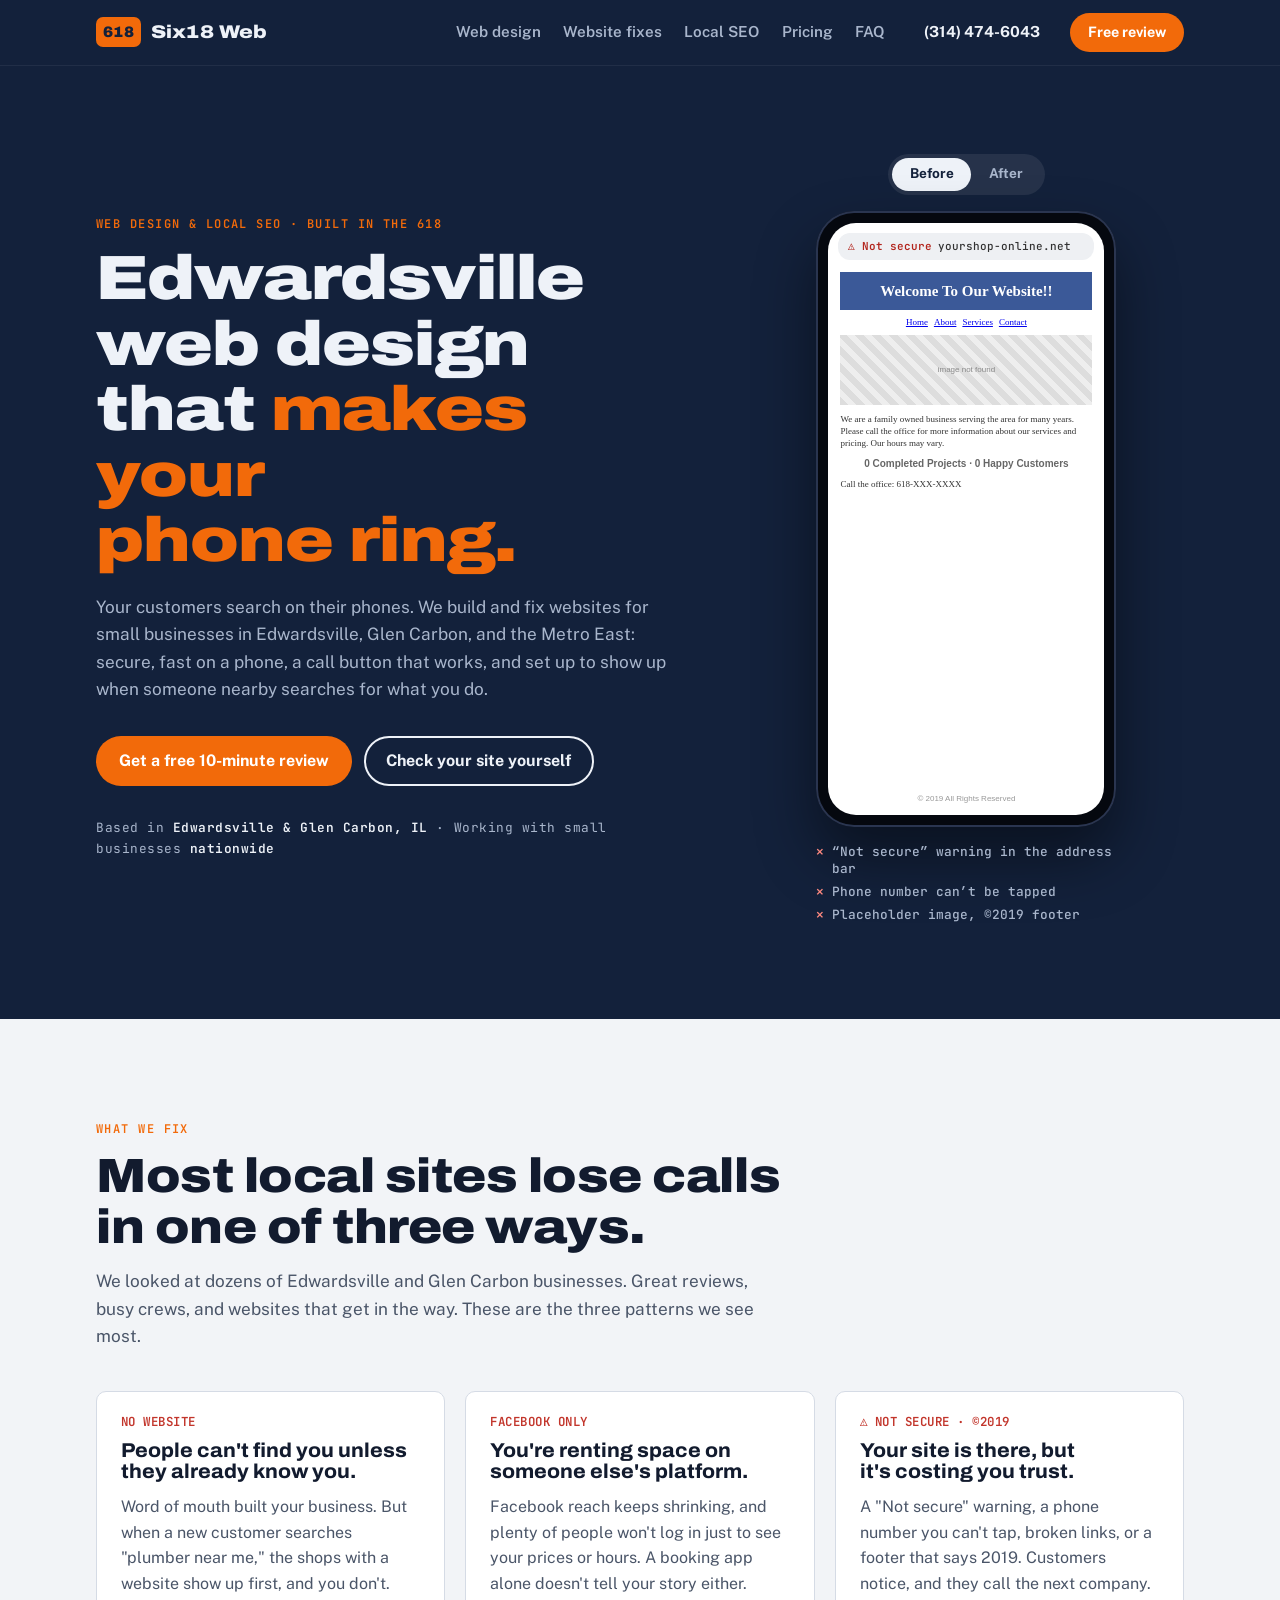
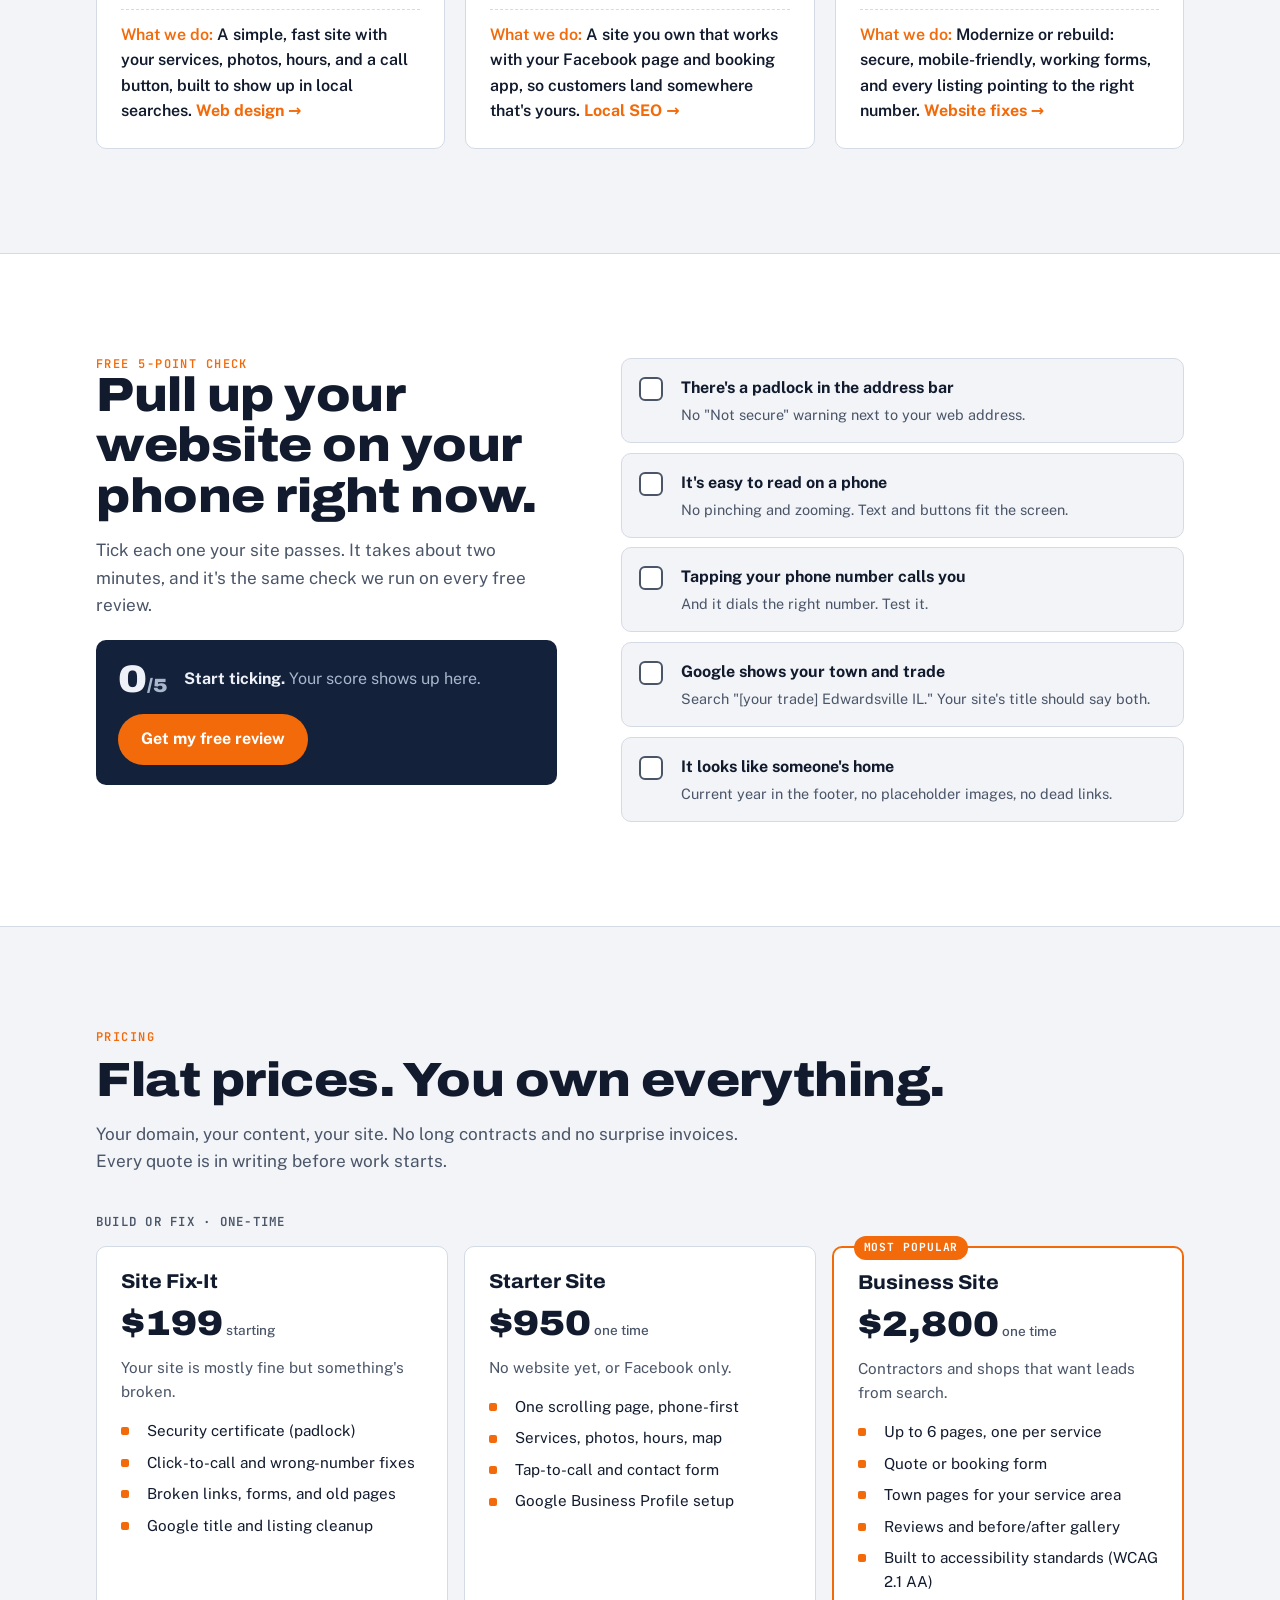
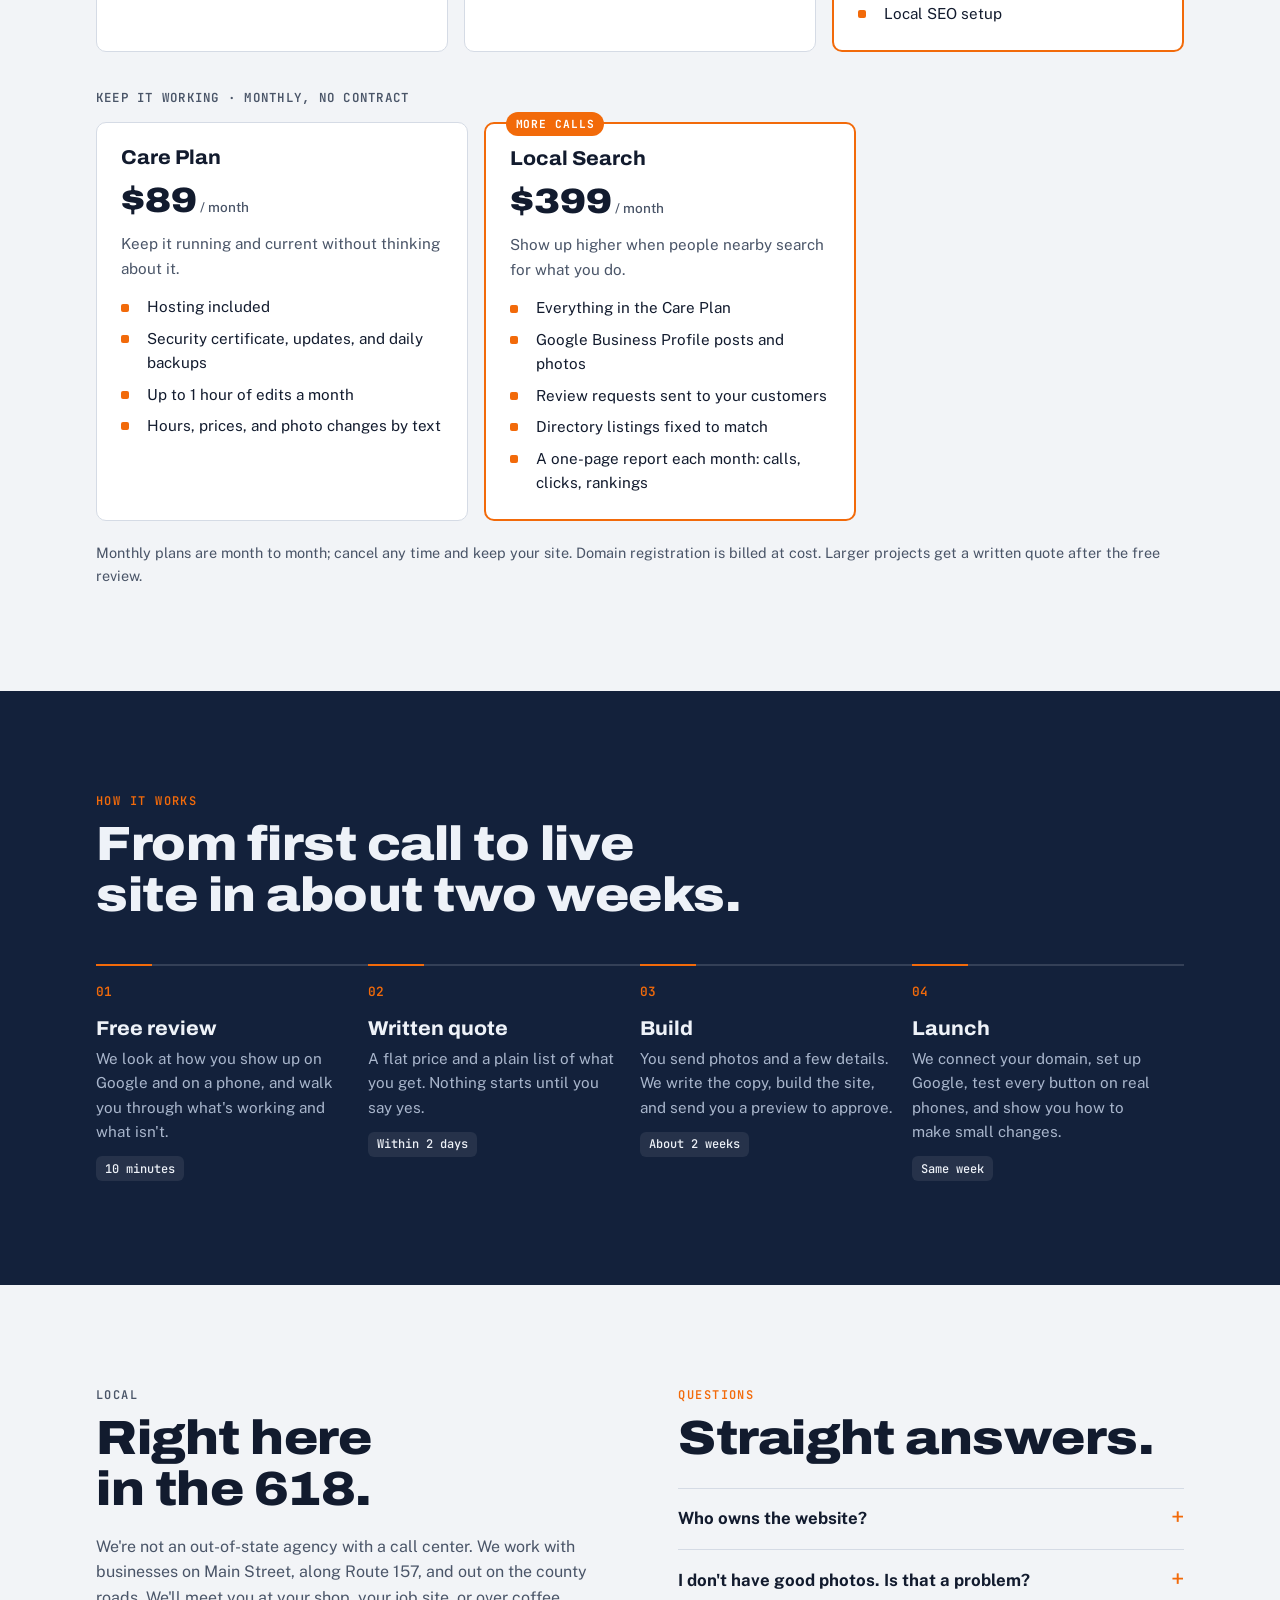
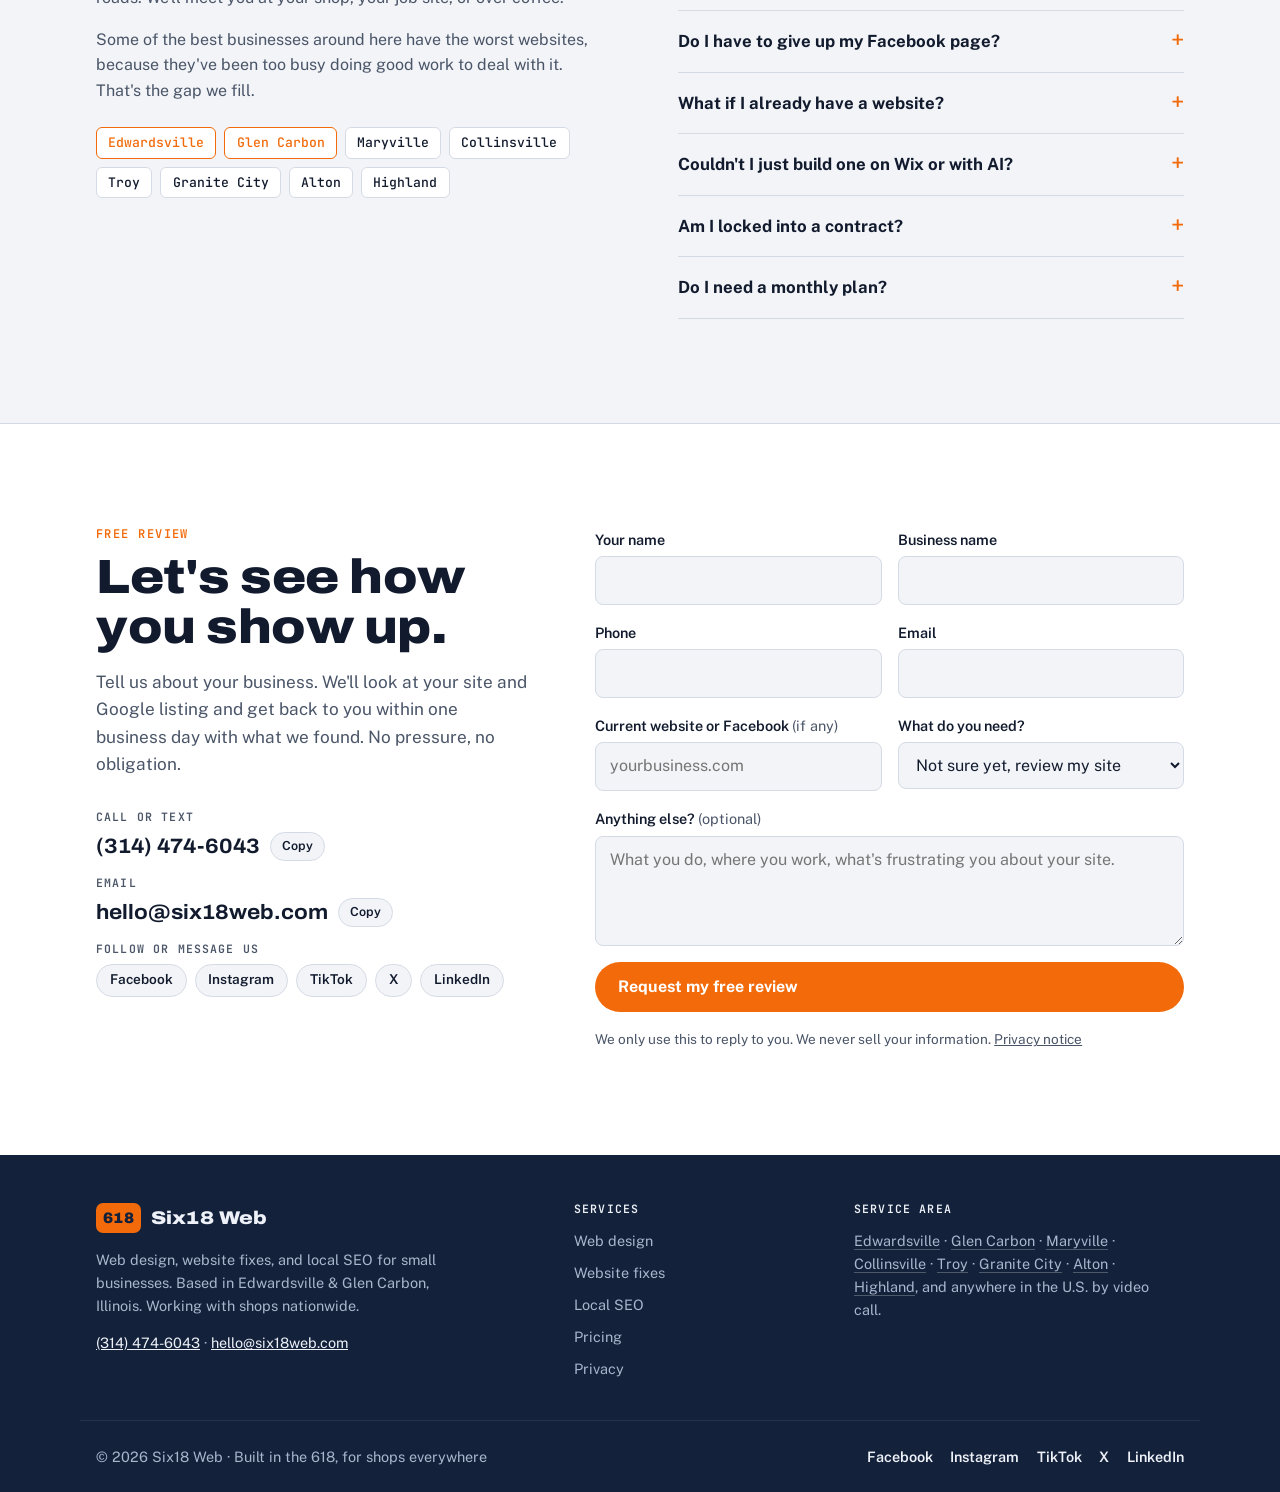
==== commit 8e69e7f9: "Add LinkedIn company page to footer, contact section and schema sameAs Co-Authored-By: Claude Opus 5" ====
--- a/index.html
+++ b/index.html
@@ -26,7 +26,7 @@
 <meta name="format-detection" content="telephone=no">
 <link rel="icon" type="image/png" href="/favicon.png">
 <link rel="apple-touch-icon" href="/logo.png">
-<script type="application/ld+json">{"@context":"https://schema.org","@graph":[{"@type":"ProfessionalService","@id":"https://six18web.com/#business","name":"Six18 Web","alternateName":"Six18 Web Co.","url":"https://six18web.com/","email":"hello@six18web.com","telephone":"+1-314-474-6043","logo":"https://six18web.com/logo.png","image":"https://six18web.com/og-image.png","description":"Web design, website fixes, and local SEO for small businesses. Based in Edwardsville and Glen Carbon, Illinois, serving small businesses nationwide.","slogan":"Websites that make your phone ring.","priceRange":"$199–$2,800","address":{"@type":"PostalAddress","addressLocality":"Edwardsville","addressRegion":"IL","postalCode":"62025","addressCountry":"US"},"areaServed":[{"@type":"City","name":"Edwardsville, IL"},{"@type":"City","name":"Glen Carbon, IL"},{"@type":"City","name":"Maryville, IL"},{"@type":"City","name":"Collinsville, IL"},{"@type":"City","name":"Troy, IL"},{"@type":"City","name":"Granite City, IL"},{"@type":"City","name":"Alton, IL"},{"@type":"City","name":"Highland, IL"},{"@type":"Country","name":"United States"}],"knowsAbout":["Web design","Website repair","Local SEO","Google Business Profile","Website accessibility (WCAG 2.1 AA)","Mobile-friendly websites"],"sameAs":["https://www.facebook.com/six18web","https://www.instagram.com/six18web","https://www.tiktok.com/@six18.web","https://x.com/six18web"],"hasOfferCatalog":{"@type":"OfferCatalog","name":"Six18 Web services","itemListElement":[{"@type":"Offer","name":"Site Fix-It","price":"199","priceCurrency":"USD","description":"Fixes for an existing website, starting at $199.","url":"https://six18web.com/website-repair/"},{"@type":"Offer","name":"Starter Site","price":"950","priceCurrency":"USD","description":"One-page, phone-first website with Google Business Profile setup.","url":"https://six18web.com/web-design/"},{"@type":"Offer","name":"Business Site","price":"2800","priceCurrency":"USD","description":"Up to 6 pages, quote or booking form, town pages, and local SEO setup.","url":"https://six18web.com/web-design/"},{"@type":"Offer","name":"Care Plan","price":"89","priceCurrency":"USD","description":"Hosting, updates, backups, and up to 1 hour of edits a month.","priceSpecification":{"@type":"UnitPriceSpecification","price":"89","priceCurrency":"USD","unitText":"MONTH"},"url":"https://six18web.com/#pricing"},{"@type":"Offer","name":"Local Search","price":"399","priceCurrency":"USD","description":"Monthly Google Business Profile, reviews, listings, and reporting.","priceSpecification":{"@type":"UnitPriceSpecification","price":"399","priceCurrency":"USD","unitText":"MONTH"},"url":"https://six18web.com/local-seo/"}]}},{"@type":"WebSite","@id":"https://six18web.com/#website","url":"https://six18web.com/","name":"Six18 Web","publisher":{"@id":"https://six18web.com/#business"}},{"@type":"WebPage","@id":"https://six18web.com/","url":"https://six18web.com/","name":"Web Design & Local SEO in Edwardsville, IL | Six18 Web","description":"Web design, website fixes & local SEO for small businesses in Edwardsville, Glen Carbon & the Metro East. Flat prices. Free 10-minute site review.","isPartOf":{"@id":"https://six18web.com/#website"},"about":{"@id":"https://six18web.com/#business"}},{"@type":"FAQPage","@id":"https://six18web.com/#faq","mainEntity":[{"@type":"Question","name":"Who owns the website?","acceptedAnswer":{"@type":"Answer","text":"You do. The domain is registered in your name, and you get every login. If you ever leave, the site goes with you."}},{"@type":"Question","name":"I don't have good photos. Is that a problem?","acceptedAnswer":{"@type":"Answer","text":"No. Phone photos of real jobs work better than stock pictures. We'll tell you exactly what to shoot, and we can come take them."}},{"@type":"Question","name":"Do I have to give up my Facebook page?","acceptedAnswer":{"@type":"Answer","text":"Keep it. Your site links to it and pulls in your reviews. Facebook is good for regulars; your site is how new customers find you."}},{"@type":"Question","name":"What if I already have a website?","acceptedAnswer":{"@type":"Answer","text":"Often it just needs fixing, not replacing. The free review tells you which, and the Fix-It plan covers most small problems."}},{"@type":"Question","name":"Couldn't I just build one on Wix or with AI?","acceptedAnswer":{"@type":"Answer","text":"You could, and some owners do. Most of the people we work with would rather spend that weekend on a job site. We handle everything from photos to Google setup, test it on real phones, and keep it working after launch."}},{"@type":"Question","name":"Am I locked into a contract?","acceptedAnswer":{"@type":"Answer","text":"No. Builds are a flat price, and monthly plans are month to month. Cancel any time and the site, domain, and content stay yours."}},{"@type":"Question","name":"Do I need a monthly plan?","acceptedAnswer":{"@type":"Answer","text":"No. It's optional. Without one, we hand you the keys and show you how to make small changes yourself. The Care Plan covers hosting and edits; Local Search is for owners who want more calls from Google."}}]}]}</script>
+<script type="application/ld+json">{"@context":"https://schema.org","@graph":[{"@type":"ProfessionalService","@id":"https://six18web.com/#business","name":"Six18 Web","alternateName":"Six18 Web Co.","url":"https://six18web.com/","email":"hello@six18web.com","telephone":"+1-314-474-6043","logo":"https://six18web.com/logo.png","image":"https://six18web.com/og-image.png","description":"Web design, website fixes, and local SEO for small businesses. Based in Edwardsville and Glen Carbon, Illinois, serving small businesses nationwide.","slogan":"Websites that make your phone ring.","priceRange":"$199–$2,800","address":{"@type":"PostalAddress","addressLocality":"Edwardsville","addressRegion":"IL","postalCode":"62025","addressCountry":"US"},"areaServed":[{"@type":"City","name":"Edwardsville, IL"},{"@type":"City","name":"Glen Carbon, IL"},{"@type":"City","name":"Maryville, IL"},{"@type":"City","name":"Collinsville, IL"},{"@type":"City","name":"Troy, IL"},{"@type":"City","name":"Granite City, IL"},{"@type":"City","name":"Alton, IL"},{"@type":"City","name":"Highland, IL"},{"@type":"Country","name":"United States"}],"knowsAbout":["Web design","Website repair","Local SEO","Google Business Profile","Website accessibility (WCAG 2.1 AA)","Mobile-friendly websites"],"sameAs":["https://www.facebook.com/six18web","https://www.instagram.com/six18web","https://www.tiktok.com/@six18.web","https://x.com/six18web","https://www.linkedin.com/company/six18web"],"hasOfferCatalog":{"@type":"OfferCatalog","name":"Six18 Web services","itemListElement":[{"@type":"Offer","name":"Site Fix-It","price":"199","priceCurrency":"USD","description":"Fixes for an existing website, starting at $199.","url":"https://six18web.com/website-repair/"},{"@type":"Offer","name":"Starter Site","price":"950","priceCurrency":"USD","description":"One-page, phone-first website with Google Business Profile setup.","url":"https://six18web.com/web-design/"},{"@type":"Offer","name":"Business Site","price":"2800","priceCurrency":"USD","description":"Up to 6 pages, quote or booking form, town pages, and local SEO setup.","url":"https://six18web.com/web-design/"},{"@type":"Offer","name":"Care Plan","price":"89","priceCurrency":"USD","description":"Hosting, updates, backups, and up to 1 hour of edits a month.","priceSpecification":{"@type":"UnitPriceSpecification","price":"89","priceCurrency":"USD","unitText":"MONTH"},"url":"https://six18web.com/#pricing"},{"@type":"Offer","name":"Local Search","price":"399","priceCurrency":"USD","description":"Monthly Google Business Profile, reviews, listings, and reporting.","priceSpecification":{"@type":"UnitPriceSpecification","price":"399","priceCurrency":"USD","unitText":"MONTH"},"url":"https://six18web.com/local-seo/"}]}},{"@type":"WebSite","@id":"https://six18web.com/#website","url":"https://six18web.com/","name":"Six18 Web","publisher":{"@id":"https://six18web.com/#business"}},{"@type":"WebPage","@id":"https://six18web.com/","url":"https://six18web.com/","name":"Web Design & Local SEO in Edwardsville, IL | Six18 Web","description":"Web design, website fixes & local SEO for small businesses in Edwardsville, Glen Carbon & the Metro East. Flat prices. Free 10-minute site review.","isPartOf":{"@id":"https://six18web.com/#website"},"about":{"@id":"https://six18web.com/#business"}},{"@type":"FAQPage","@id":"https://six18web.com/#faq","mainEntity":[{"@type":"Question","name":"Who owns the website?","acceptedAnswer":{"@type":"Answer","text":"You do. The domain is registered in your name, and you get every login. If you ever leave, the site goes with you."}},{"@type":"Question","name":"I don't have good photos. Is that a problem?","acceptedAnswer":{"@type":"Answer","text":"No. Phone photos of real jobs work better than stock pictures. We'll tell you exactly what to shoot, and we can come take them."}},{"@type":"Question","name":"Do I have to give up my Facebook page?","acceptedAnswer":{"@type":"Answer","text":"Keep it. Your site links to it and pulls in your reviews. Facebook is good for regulars; your site is how new customers find you."}},{"@type":"Question","name":"What if I already have a website?","acceptedAnswer":{"@type":"Answer","text":"Often it just needs fixing, not replacing. The free review tells you which, and the Fix-It plan covers most small problems."}},{"@type":"Question","name":"Couldn't I just build one on Wix or with AI?","acceptedAnswer":{"@type":"Answer","text":"You could, and some owners do. Most of the people we work with would rather spend that weekend on a job site. We handle everything from photos to Google setup, test it on real phones, and keep it working after launch."}},{"@type":"Question","name":"Am I locked into a contract?","acceptedAnswer":{"@type":"Answer","text":"No. Builds are a flat price, and monthly plans are month to month. Cancel any time and the site, domain, and content stay yours."}},{"@type":"Question","name":"Do I need a monthly plan?","acceptedAnswer":{"@type":"Answer","text":"No. It's optional. Without one, we hand you the keys and show you how to make small changes yourself. The Care Plan covers hosting and edits; Local Search is for owners who want more calls from Google."}}]}]}</script>
 <link rel="preconnect" href="https://fonts.googleapis.com">
 <link rel="preconnect" href="https://fonts.gstatic.com" crossorigin>
 <link rel="stylesheet" href="https://fonts.googleapis.com/css2?family=Archivo:wdth,wght@62..125,400..900&family=Public+Sans:ital,wght@0,400;0,500;0,600;0,700;1,400&family=JetBrains+Mono:wght@400;600&display=swap">
@@ -241,7 +241,7 @@
         <div class="direct">
           <div class="direct-row" id="phone-row"><span class="lbl">Call or text</span><a class="val" href="tel:+13144746043" style="text-decoration:none">(314) 474-6043</a><button class="copy" type="button" data-copy="phone">Copy</button></div>
           <div class="direct-row"><span class="lbl">Email</span><a class="val" href="mailto:hello@six18web.com" data-bind="email" style="text-decoration:none">hello@six18web.com</a><button class="copy" type="button" data-copy="email">Copy</button></div>
-          <div class="direct-row"><span class="lbl">Follow or message us</span><div class="direct-socials"><a href="https://www.facebook.com/six18web" target="_blank" rel="noopener">Facebook</a><a href="https://www.instagram.com/six18web" target="_blank" rel="noopener">Instagram</a><a href="https://www.tiktok.com/@six18.web" target="_blank" rel="noopener">TikTok</a><a href="https://x.com/six18web" target="_blank" rel="noopener">X</a></div></div>
+          <div class="direct-row"><span class="lbl">Follow or message us</span><div class="direct-socials"><a href="https://www.facebook.com/six18web" target="_blank" rel="noopener">Facebook</a><a href="https://www.instagram.com/six18web" target="_blank" rel="noopener">Instagram</a><a href="https://www.tiktok.com/@six18.web" target="_blank" rel="noopener">TikTok</a><a href="https://x.com/six18web" target="_blank" rel="noopener">X</a><a href="https://www.linkedin.com/company/six18web" target="_blank" rel="noopener">LinkedIn</a></div></div>
         </div>
       </div>
       <form id="lead" novalidate>
@@ -286,7 +286,7 @@
   </div>
   <div class="wrap foot-bottom">
     <span>© <span id="yr">2026</span> Six18 Web · Built in the 618, for shops everywhere</span>
-    <nav class="socials" aria-label="Social media"><a href="https://www.facebook.com/six18web" target="_blank" rel="noopener">Facebook</a><a href="https://www.instagram.com/six18web" target="_blank" rel="noopener">Instagram</a><a href="https://www.tiktok.com/@six18.web" target="_blank" rel="noopener">TikTok</a><a href="https://x.com/six18web" target="_blank" rel="noopener">X</a></nav>
+    <nav class="socials" aria-label="Social media"><a href="https://www.facebook.com/six18web" target="_blank" rel="noopener">Facebook</a><a href="https://www.instagram.com/six18web" target="_blank" rel="noopener">Instagram</a><a href="https://www.tiktok.com/@six18.web" target="_blank" rel="noopener">TikTok</a><a href="https://x.com/six18web" target="_blank" rel="noopener">X</a><a href="https://www.linkedin.com/company/six18web" target="_blank" rel="noopener">LinkedIn</a></nav>
   </div>
 </footer>
 <!--/FOOTER-->
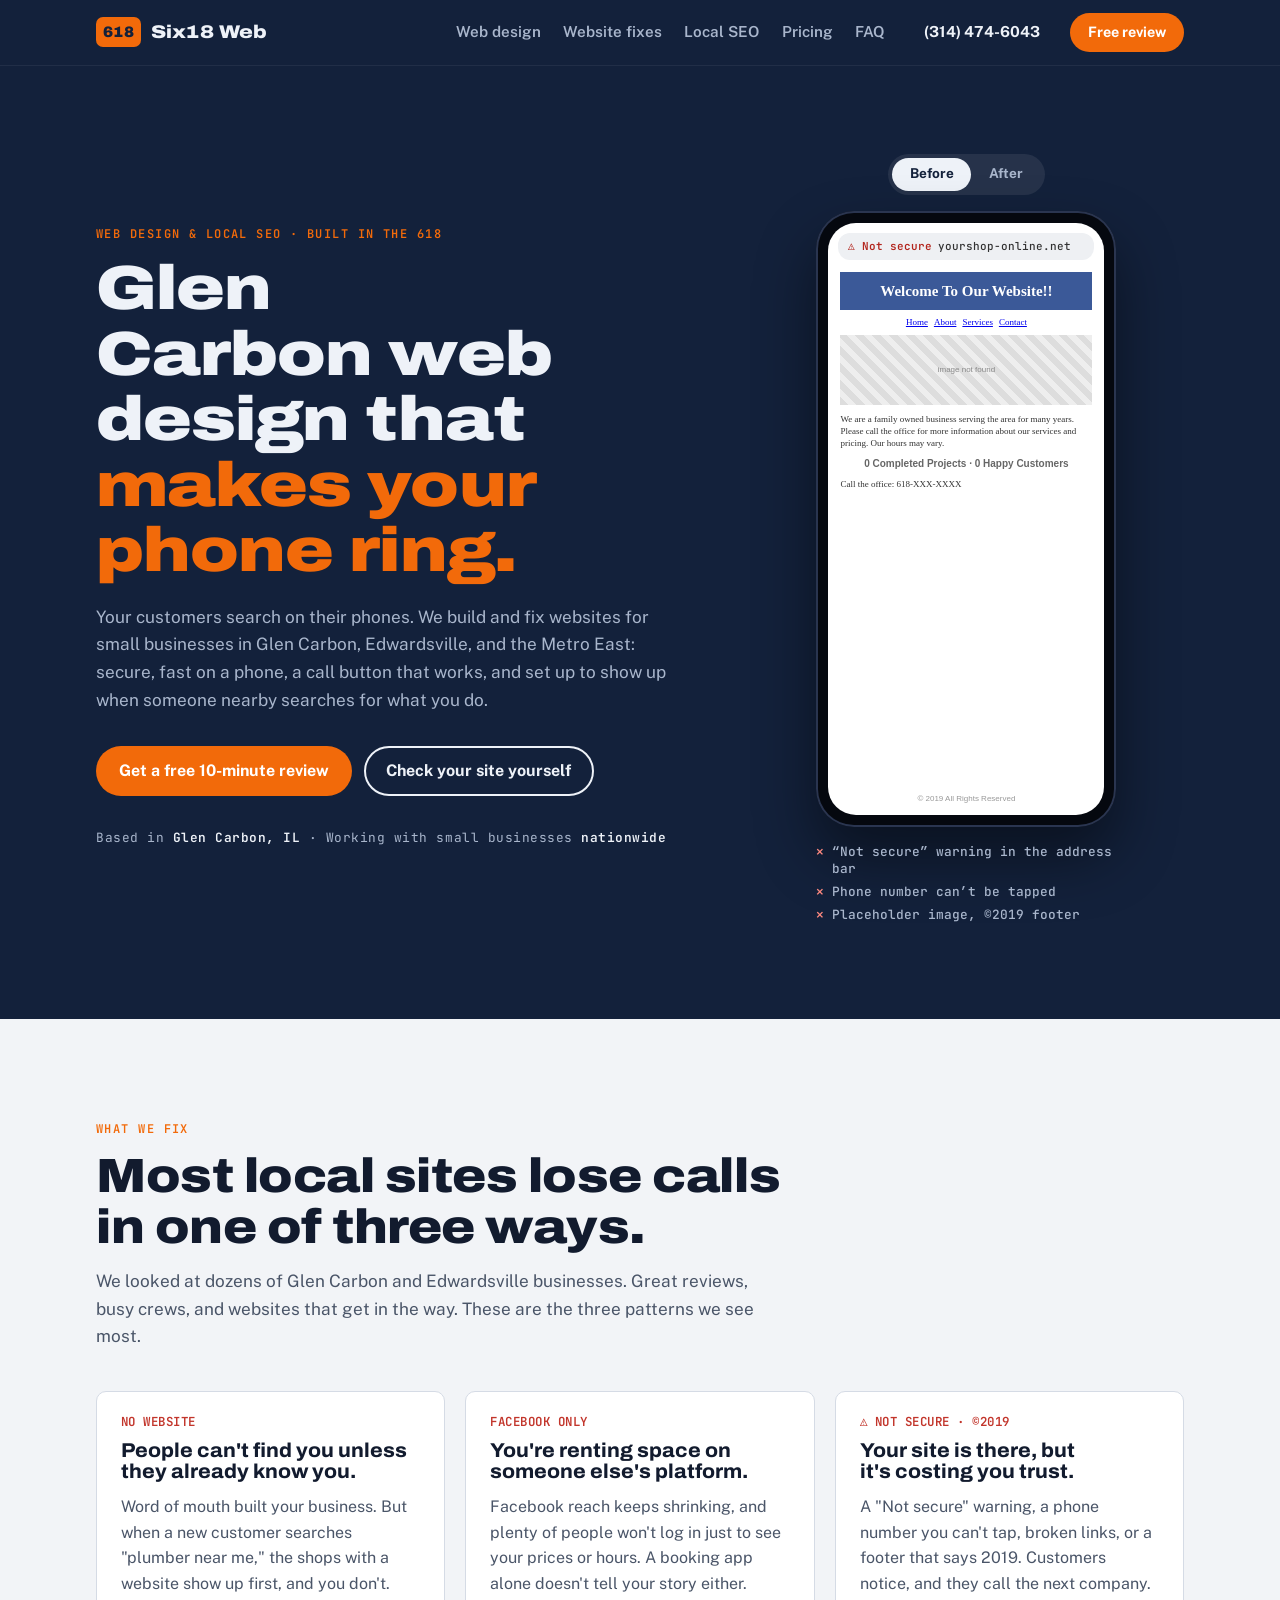
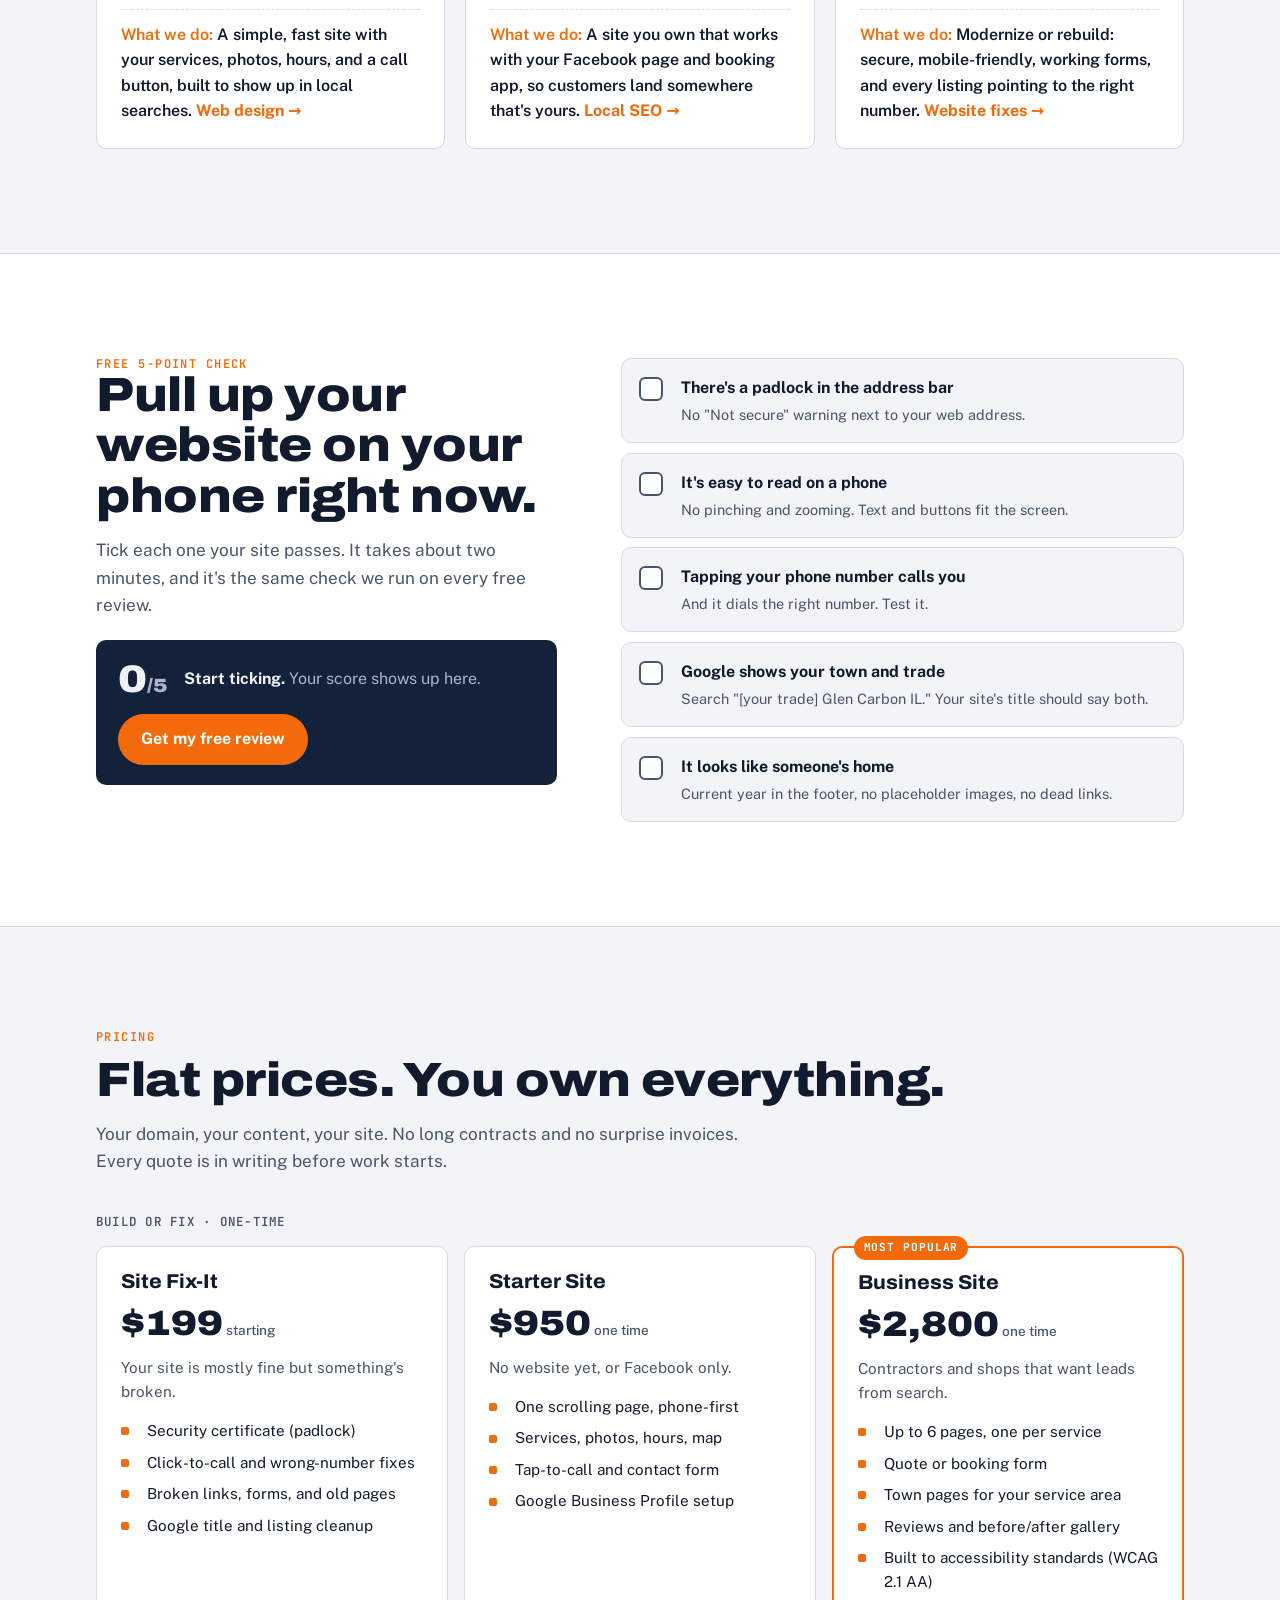
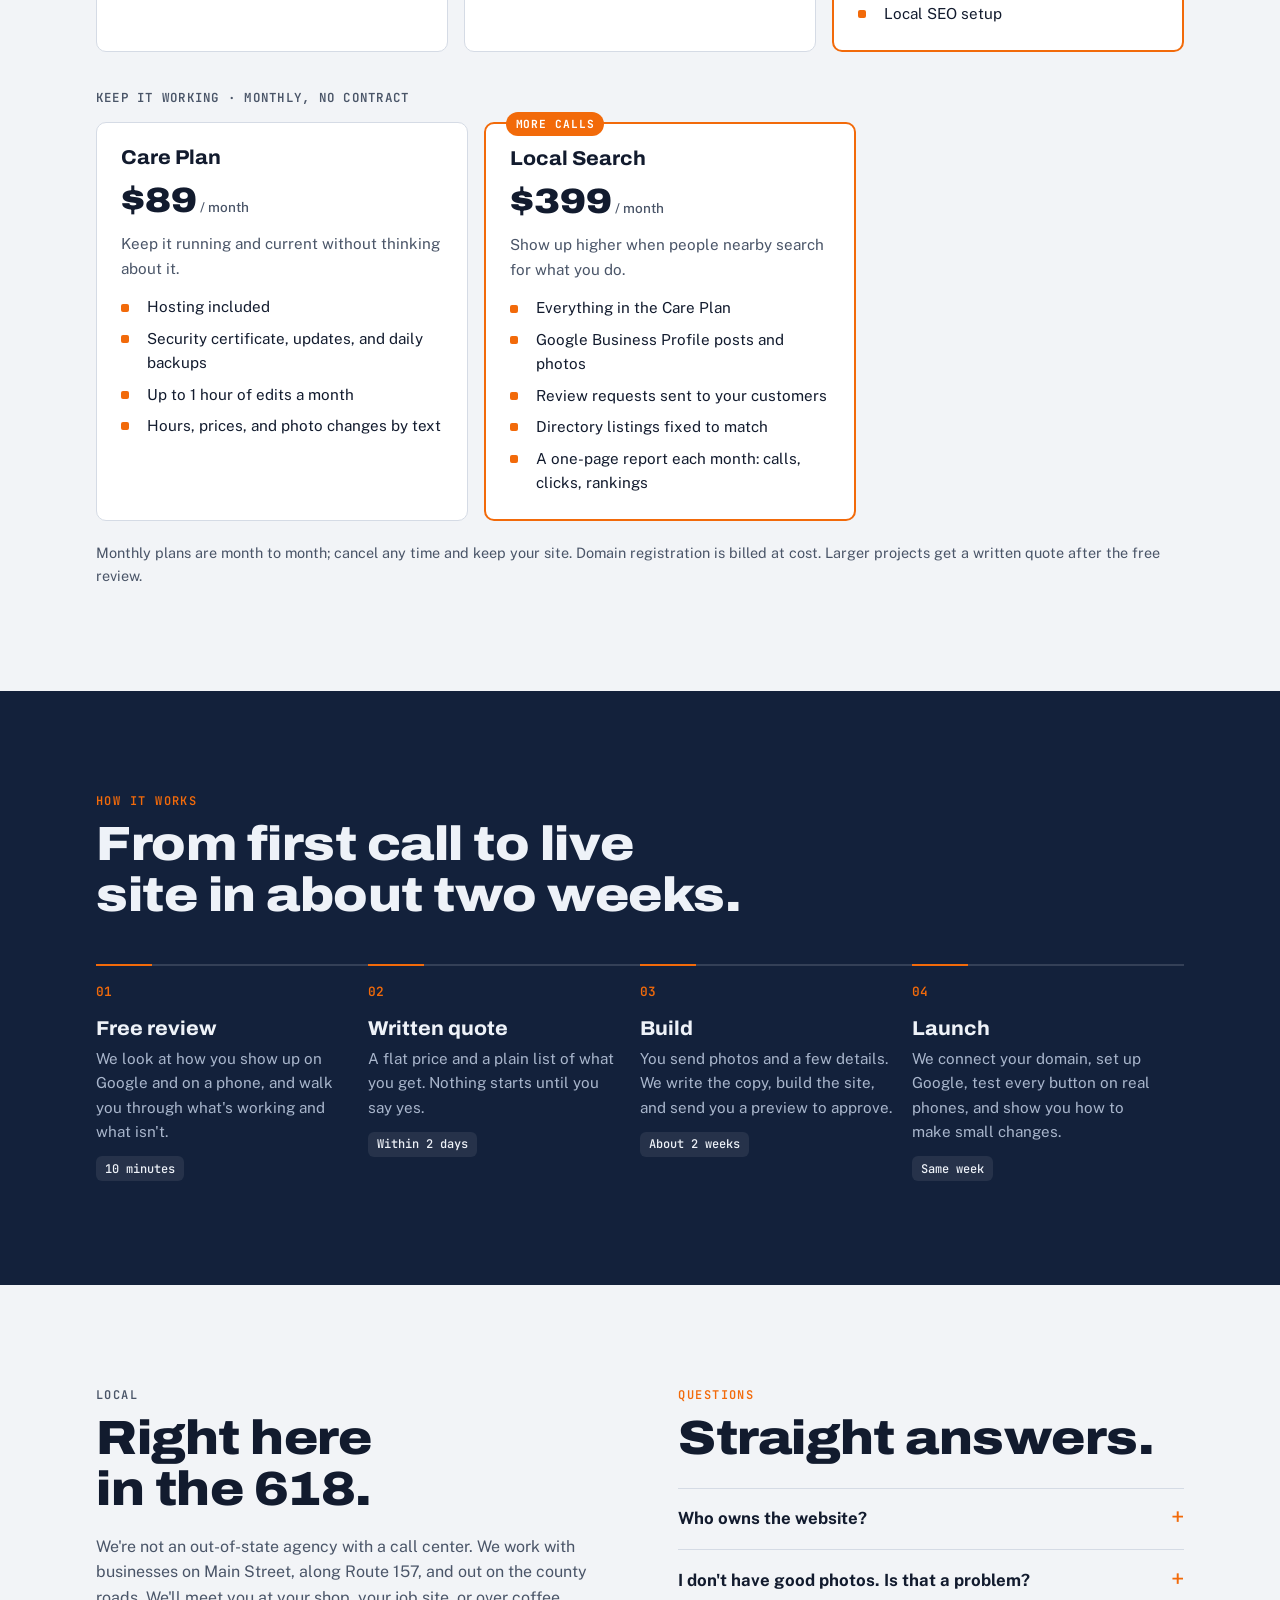
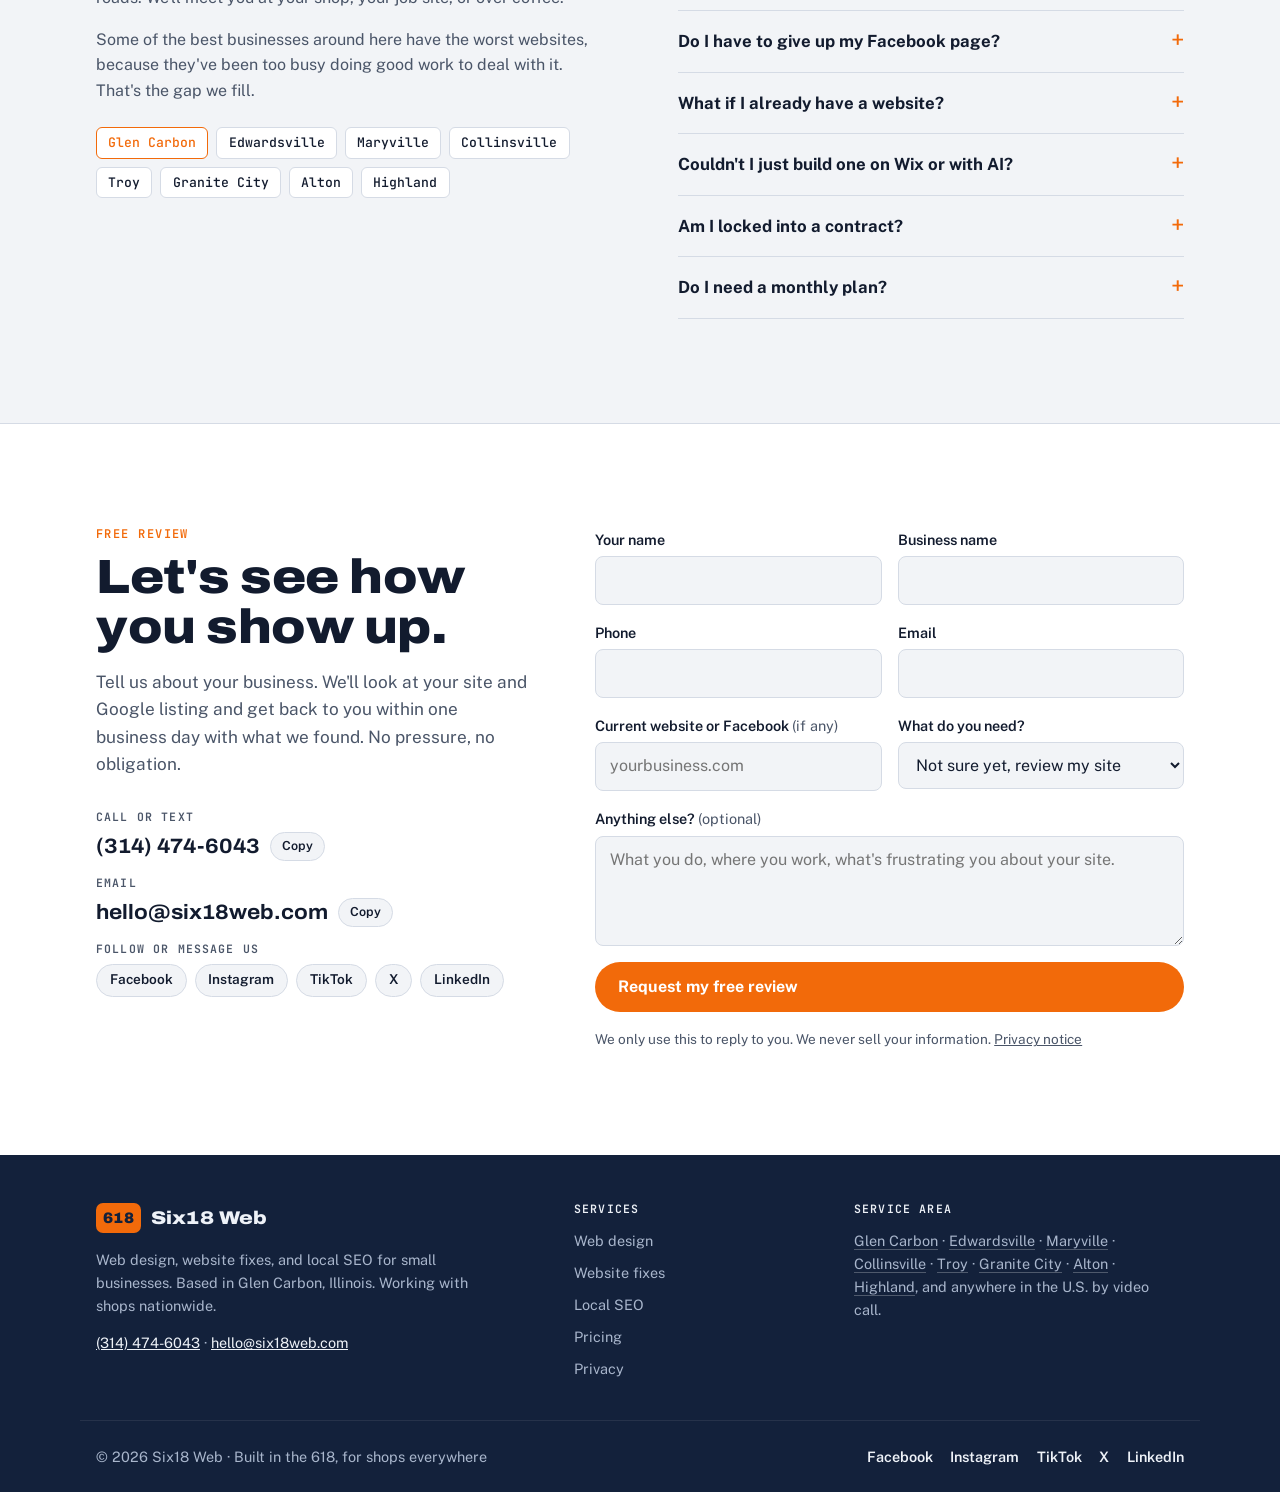
==== commit 38d27c92: "Base location is Glen Carbon: schema address, home title/H1, footer, service and town pages Co-Autho" ====
--- a/index.html
+++ b/index.html
@@ -3,15 +3,15 @@
 <head>
 <meta charset="utf-8">
 <meta name="viewport" content="width=device-width, initial-scale=1, viewport-fit=cover">
-<title>Web Design &amp; Local SEO in Edwardsville, IL | Six18 Web</title>
-<meta name="description" content="Web design, website fixes &amp; local SEO for small businesses in Edwardsville, Glen Carbon &amp; the Metro East. Flat prices. Free 10-minute site review.">
+<title>Web Design &amp; Local SEO in Glen Carbon &amp; Edwardsville, IL | Six18 Web</title>
+<meta name="description" content="Web design, website fixes &amp; local SEO for small businesses in Glen Carbon, Edwardsville &amp; the Metro East. Flat prices. Free 10-minute site review.">
 <link rel="canonical" href="https://six18web.com/">
 <meta name="robots" content="index, follow, max-image-preview:large">
 <meta property="og:type" content="website">
 <meta property="og:site_name" content="Six18 Web">
 <meta property="og:locale" content="en_US">
-<meta property="og:title" content="Web Design &amp; Local SEO in Edwardsville, IL | Six18 Web">
-<meta property="og:description" content="Web design, website fixes &amp; local SEO for small businesses in Edwardsville, Glen Carbon &amp; the Metro East. Flat prices. Free 10-minute site review.">
+<meta property="og:title" content="Web Design &amp; Local SEO in Glen Carbon &amp; Edwardsville, IL | Six18 Web">
+<meta property="og:description" content="Web design, website fixes &amp; local SEO for small businesses in Glen Carbon, Edwardsville &amp; the Metro East. Flat prices. Free 10-minute site review.">
 <meta property="og:url" content="https://six18web.com/">
 <meta property="og:image" content="https://six18web.com/og-image.png">
 <meta property="og:image:width" content="1200">
@@ -19,14 +19,14 @@
 <meta property="og:image:alt" content="Six18 Web: websites that make your phone ring">
 <meta name="twitter:card" content="summary_large_image">
 <meta name="twitter:site" content="@six18web">
-<meta name="twitter:title" content="Web Design &amp; Local SEO in Edwardsville, IL | Six18 Web">
-<meta name="twitter:description" content="Web design, website fixes &amp; local SEO for small businesses in Edwardsville, Glen Carbon &amp; the Metro East. Flat prices. Free 10-minute site review.">
+<meta name="twitter:title" content="Web Design &amp; Local SEO in Glen Carbon &amp; Edwardsville, IL | Six18 Web">
+<meta name="twitter:description" content="Web design, website fixes &amp; local SEO for small businesses in Glen Carbon, Edwardsville &amp; the Metro East. Flat prices. Free 10-minute site review.">
 <meta name="twitter:image" content="https://six18web.com/og-image.png">
 <meta name="theme-color" content="#13213B">
 <meta name="format-detection" content="telephone=no">
 <link rel="icon" type="image/png" href="/favicon.png">
 <link rel="apple-touch-icon" href="/logo.png">
-<script type="application/ld+json">{"@context":"https://schema.org","@graph":[{"@type":"ProfessionalService","@id":"https://six18web.com/#business","name":"Six18 Web","alternateName":"Six18 Web Co.","url":"https://six18web.com/","email":"hello@six18web.com","telephone":"+1-314-474-6043","logo":"https://six18web.com/logo.png","image":"https://six18web.com/og-image.png","description":"Web design, website fixes, and local SEO for small businesses. Based in Edwardsville and Glen Carbon, Illinois, serving small businesses nationwide.","slogan":"Websites that make your phone ring.","priceRange":"$199–$2,800","address":{"@type":"PostalAddress","addressLocality":"Edwardsville","addressRegion":"IL","postalCode":"62025","addressCountry":"US"},"areaServed":[{"@type":"City","name":"Edwardsville, IL"},{"@type":"City","name":"Glen Carbon, IL"},{"@type":"City","name":"Maryville, IL"},{"@type":"City","name":"Collinsville, IL"},{"@type":"City","name":"Troy, IL"},{"@type":"City","name":"Granite City, IL"},{"@type":"City","name":"Alton, IL"},{"@type":"City","name":"Highland, IL"},{"@type":"Country","name":"United States"}],"knowsAbout":["Web design","Website repair","Local SEO","Google Business Profile","Website accessibility (WCAG 2.1 AA)","Mobile-friendly websites"],"sameAs":["https://www.facebook.com/six18web","https://www.instagram.com/six18web","https://www.tiktok.com/@six18.web","https://x.com/six18web","https://www.linkedin.com/company/six18web"],"hasOfferCatalog":{"@type":"OfferCatalog","name":"Six18 Web services","itemListElement":[{"@type":"Offer","name":"Site Fix-It","price":"199","priceCurrency":"USD","description":"Fixes for an existing website, starting at $199.","url":"https://six18web.com/website-repair/"},{"@type":"Offer","name":"Starter Site","price":"950","priceCurrency":"USD","description":"One-page, phone-first website with Google Business Profile setup.","url":"https://six18web.com/web-design/"},{"@type":"Offer","name":"Business Site","price":"2800","priceCurrency":"USD","description":"Up to 6 pages, quote or booking form, town pages, and local SEO setup.","url":"https://six18web.com/web-design/"},{"@type":"Offer","name":"Care Plan","price":"89","priceCurrency":"USD","description":"Hosting, updates, backups, and up to 1 hour of edits a month.","priceSpecification":{"@type":"UnitPriceSpecification","price":"89","priceCurrency":"USD","unitText":"MONTH"},"url":"https://six18web.com/#pricing"},{"@type":"Offer","name":"Local Search","price":"399","priceCurrency":"USD","description":"Monthly Google Business Profile, reviews, listings, and reporting.","priceSpecification":{"@type":"UnitPriceSpecification","price":"399","priceCurrency":"USD","unitText":"MONTH"},"url":"https://six18web.com/local-seo/"}]}},{"@type":"WebSite","@id":"https://six18web.com/#website","url":"https://six18web.com/","name":"Six18 Web","publisher":{"@id":"https://six18web.com/#business"}},{"@type":"WebPage","@id":"https://six18web.com/","url":"https://six18web.com/","name":"Web Design & Local SEO in Edwardsville, IL | Six18 Web","description":"Web design, website fixes & local SEO for small businesses in Edwardsville, Glen Carbon & the Metro East. Flat prices. Free 10-minute site review.","isPartOf":{"@id":"https://six18web.com/#website"},"about":{"@id":"https://six18web.com/#business"}},{"@type":"FAQPage","@id":"https://six18web.com/#faq","mainEntity":[{"@type":"Question","name":"Who owns the website?","acceptedAnswer":{"@type":"Answer","text":"You do. The domain is registered in your name, and you get every login. If you ever leave, the site goes with you."}},{"@type":"Question","name":"I don't have good photos. Is that a problem?","acceptedAnswer":{"@type":"Answer","text":"No. Phone photos of real jobs work better than stock pictures. We'll tell you exactly what to shoot, and we can come take them."}},{"@type":"Question","name":"Do I have to give up my Facebook page?","acceptedAnswer":{"@type":"Answer","text":"Keep it. Your site links to it and pulls in your reviews. Facebook is good for regulars; your site is how new customers find you."}},{"@type":"Question","name":"What if I already have a website?","acceptedAnswer":{"@type":"Answer","text":"Often it just needs fixing, not replacing. The free review tells you which, and the Fix-It plan covers most small problems."}},{"@type":"Question","name":"Couldn't I just build one on Wix or with AI?","acceptedAnswer":{"@type":"Answer","text":"You could, and some owners do. Most of the people we work with would rather spend that weekend on a job site. We handle everything from photos to Google setup, test it on real phones, and keep it working after launch."}},{"@type":"Question","name":"Am I locked into a contract?","acceptedAnswer":{"@type":"Answer","text":"No. Builds are a flat price, and monthly plans are month to month. Cancel any time and the site, domain, and content stay yours."}},{"@type":"Question","name":"Do I need a monthly plan?","acceptedAnswer":{"@type":"Answer","text":"No. It's optional. Without one, we hand you the keys and show you how to make small changes yourself. The Care Plan covers hosting and edits; Local Search is for owners who want more calls from Google."}}]}]}</script>
+<script type="application/ld+json">{"@context":"https://schema.org","@graph":[{"@type":"ProfessionalService","@id":"https://six18web.com/#business","name":"Six18 Web","alternateName":"Six18 Web Co.","url":"https://six18web.com/","email":"hello@six18web.com","telephone":"+1-314-474-6043","logo":"https://six18web.com/logo.png","image":"https://six18web.com/og-image.png","description":"Web design, website fixes, and local SEO for small businesses. Based in Glen Carbon, Illinois, serving small businesses nationwide.","slogan":"Websites that make your phone ring.","priceRange":"$199–$2,800","address":{"@type":"PostalAddress","addressLocality":"Glen Carbon","addressRegion":"IL","postalCode":"62034","addressCountry":"US"},"areaServed":[{"@type":"City","name":"Glen Carbon, IL"},{"@type":"City","name":"Edwardsville, IL"},{"@type":"City","name":"Maryville, IL"},{"@type":"City","name":"Collinsville, IL"},{"@type":"City","name":"Troy, IL"},{"@type":"City","name":"Granite City, IL"},{"@type":"City","name":"Alton, IL"},{"@type":"City","name":"Highland, IL"},{"@type":"Country","name":"United States"}],"knowsAbout":["Web design","Website repair","Local SEO","Google Business Profile","Website accessibility (WCAG 2.1 AA)","Mobile-friendly websites"],"sameAs":["https://www.facebook.com/six18web","https://www.instagram.com/six18web","https://www.tiktok.com/@six18.web","https://x.com/six18web","https://www.linkedin.com/company/six18web"],"hasOfferCatalog":{"@type":"OfferCatalog","name":"Six18 Web services","itemListElement":[{"@type":"Offer","name":"Site Fix-It","price":"199","priceCurrency":"USD","description":"Fixes for an existing website, starting at $199.","url":"https://six18web.com/website-repair/"},{"@type":"Offer","name":"Starter Site","price":"950","priceCurrency":"USD","description":"One-page, phone-first website with Google Business Profile setup.","url":"https://six18web.com/web-design/"},{"@type":"Offer","name":"Business Site","price":"2800","priceCurrency":"USD","description":"Up to 6 pages, quote or booking form, town pages, and local SEO setup.","url":"https://six18web.com/web-design/"},{"@type":"Offer","name":"Care Plan","price":"89","priceCurrency":"USD","description":"Hosting, updates, backups, and up to 1 hour of edits a month.","priceSpecification":{"@type":"UnitPriceSpecification","price":"89","priceCurrency":"USD","unitText":"MONTH"},"url":"https://six18web.com/#pricing"},{"@type":"Offer","name":"Local Search","price":"399","priceCurrency":"USD","description":"Monthly Google Business Profile, reviews, listings, and reporting.","priceSpecification":{"@type":"UnitPriceSpecification","price":"399","priceCurrency":"USD","unitText":"MONTH"},"url":"https://six18web.com/local-seo/"}]}},{"@type":"WebSite","@id":"https://six18web.com/#website","url":"https://six18web.com/","name":"Six18 Web","publisher":{"@id":"https://six18web.com/#business"}},{"@type":"WebPage","@id":"https://six18web.com/","url":"https://six18web.com/","name":"Web Design & Local SEO in Glen Carbon & Edwardsville, IL | Six18 Web","description":"Web design, website fixes & local SEO for small businesses in Glen Carbon, Edwardsville & the Metro East. Flat prices. Free 10-minute site review.","isPartOf":{"@id":"https://six18web.com/#website"},"about":{"@id":"https://six18web.com/#business"}},{"@type":"FAQPage","@id":"https://six18web.com/#faq","mainEntity":[{"@type":"Question","name":"Who owns the website?","acceptedAnswer":{"@type":"Answer","text":"You do. The domain is registered in your name, and you get every login. If you ever leave, the site goes with you."}},{"@type":"Question","name":"I don't have good photos. Is that a problem?","acceptedAnswer":{"@type":"Answer","text":"No. Phone photos of real jobs work better than stock pictures. We'll tell you exactly what to shoot, and we can come take them."}},{"@type":"Question","name":"Do I have to give up my Facebook page?","acceptedAnswer":{"@type":"Answer","text":"Keep it. Your site links to it and pulls in your reviews. Facebook is good for regulars; your site is how new customers find you."}},{"@type":"Question","name":"What if I already have a website?","acceptedAnswer":{"@type":"Answer","text":"Often it just needs fixing, not replacing. The free review tells you which, and the Fix-It plan covers most small problems."}},{"@type":"Question","name":"Couldn't I just build one on Wix or with AI?","acceptedAnswer":{"@type":"Answer","text":"You could, and some owners do. Most of the people we work with would rather spend that weekend on a job site. We handle everything from photos to Google setup, test it on real phones, and keep it working after launch."}},{"@type":"Question","name":"Am I locked into a contract?","acceptedAnswer":{"@type":"Answer","text":"No. Builds are a flat price, and monthly plans are month to month. Cancel any time and the site, domain, and content stay yours."}},{"@type":"Question","name":"Do I need a monthly plan?","acceptedAnswer":{"@type":"Answer","text":"No. It's optional. Without one, we hand you the keys and show you how to make small changes yourself. The Care Plan covers hosting and edits; Local Search is for owners who want more calls from Google."}}]}]}</script>
 <link rel="preconnect" href="https://fonts.googleapis.com">
 <link rel="preconnect" href="https://fonts.gstatic.com" crossorigin>
 <link rel="stylesheet" href="https://fonts.googleapis.com/css2?family=Archivo:wdth,wght@62..125,400..900&family=Public+Sans:ital,wght@0,400;0,500;0,600;0,700;1,400&family=JetBrains+Mono:wght@400;600&display=swap">
@@ -53,13 +53,13 @@
     <div class="wrap">
       <div>
         <p class="eyebrow">Web design &amp; local SEO · Built in the 618</p>
-        <h1>Edwardsville web design that <em>makes your phone ring.</em></h1>
-        <p class="lede">Your customers search on their phones. We build and fix websites for small businesses in Edwardsville, Glen Carbon, and the Metro East: secure, fast on a phone, a call button that works, and set up to show up when someone nearby searches for what you do.</p>
+        <h1>Glen Carbon web design that <em>makes your phone ring.</em></h1>
+        <p class="lede">Your customers search on their phones. We build and fix websites for small businesses in Glen Carbon, Edwardsville, and the Metro East: secure, fast on a phone, a call button that works, and set up to show up when someone nearby searches for what you do.</p>
         <div class="hero-ctas">
           <a class="btn btn-primary" href="#contact">Get a free 10-minute review</a>
           <a class="btn btn-ghost" href="#checkup">Check your site yourself</a>
         </div>
-        <p class="towns">Based in <b>Edwardsville &amp; Glen Carbon, IL</b> · Working with small businesses <b>nationwide</b></p>
+        <p class="towns">Based in <b>Glen Carbon, IL</b> · Working with small businesses <b>nationwide</b></p>
       </div>
       <div class="phone-col">
         <div class="toggle" role="group" aria-label="Show website before or after">
@@ -102,7 +102,7 @@
       <div class="problems-head">
         <p class="eyebrow">What we fix</p>
         <h2>Most local sites lose calls in one of three ways.</h2>
-        <p class="lede">We looked at dozens of Edwardsville and Glen Carbon businesses. Great reviews, busy crews, and websites that get in the way. These are the three patterns we see most.</p>
+        <p class="lede">We looked at dozens of Glen Carbon and Edwardsville businesses. Great reviews, busy crews, and websites that get in the way. These are the three patterns we see most.</p>
       </div>
       <div class="problems">
         <article class="problem">
@@ -143,7 +143,7 @@
         <li class="check"><label for="c1"><input type="checkbox" id="c1"><span><strong>There's a padlock in the address bar</strong><small>No "Not secure" warning next to your web address.</small></span></label></li>
         <li class="check"><label for="c2"><input type="checkbox" id="c2"><span><strong>It's easy to read on a phone</strong><small>No pinching and zooming. Text and buttons fit the screen.</small></span></label></li>
         <li class="check"><label for="c3"><input type="checkbox" id="c3"><span><strong>Tapping your phone number calls you</strong><small>And it dials the right number. Test it.</small></span></label></li>
-        <li class="check"><label for="c4"><input type="checkbox" id="c4"><span><strong>Google shows your town and trade</strong><small>Search "[your trade] Edwardsville IL." Your site's title should say both.</small></span></label></li>
+        <li class="check"><label for="c4"><input type="checkbox" id="c4"><span><strong>Google shows your town and trade</strong><small>Search "[your trade] Glen Carbon IL." Your site's title should say both.</small></span></label></li>
         <li class="check"><label for="c5"><input type="checkbox" id="c5"><span><strong>It looks like someone's home</strong><small>Current year in the footer, no placeholder images, no dead links.</small></span></label></li>
       </ul>
     </div>
@@ -216,7 +216,7 @@
         <h2 style="margin-top:.75rem">Right here in the 618.</h2>
         <p style="margin-top:1.25rem">We're not an out-of-state agency with a call center. We work with businesses on Main Street, along Route 157, and out on the county roads. We'll meet you at your shop, your job site, or over coffee.</p>
         <p>Some of the best businesses around here have the worst websites, because they've been too busy doing good work to deal with it. That's the gap we fill.</p>
-        <div class="area"><a href="/edwardsville-il/" class="home">Edwardsville</a><a href="/glen-carbon-il/" class="home">Glen Carbon</a><a href="/maryville-il/">Maryville</a><a href="/collinsville-il/">Collinsville</a><a href="/troy-il/">Troy</a><a href="/granite-city-il/">Granite City</a><a href="/alton-il/">Alton</a><a href="/highland-il/">Highland</a></div>
+        <div class="area"><a href="/glen-carbon-il/" class="home">Glen Carbon</a><a href="/edwardsville-il/">Edwardsville</a><a href="/maryville-il/">Maryville</a><a href="/collinsville-il/">Collinsville</a><a href="/troy-il/">Troy</a><a href="/granite-city-il/">Granite City</a><a href="/alton-il/">Alton</a><a href="/highland-il/">Highland</a></div>
       </div>
       <div>
         <p class="eyebrow">Questions</p>
@@ -278,11 +278,11 @@
   <div class="wrap foot-grid">
     <div class="foot-brand">
       <a class="logo" href="/"><span class="logo-mark" aria-hidden="true">618</span><span>Six18 Web</span></a>
-      <p>Web design, website fixes, and local SEO for small businesses. Based in Edwardsville &amp; Glen Carbon, Illinois. Working with shops nationwide.</p>
+      <p>Web design, website fixes, and local SEO for small businesses. Based in Glen Carbon, Illinois. Working with shops nationwide.</p>
       <p><a href="tel:+13144746043">(314) 474-6043</a> · <a href="mailto:hello@six18web.com">hello@six18web.com</a></p>
     </div>
     <nav aria-label="Services"><p class="foot-h">Services</p><ul><li><a href="/web-design/">Web design</a></li><li><a href="/website-repair/">Website fixes</a></li><li><a href="/local-seo/">Local SEO</a></li><li><a href="/#pricing">Pricing</a></li><li><a href="/privacy/">Privacy</a></li></ul></nav>
-    <div><p class="foot-h">Service area</p><p class="foot-towns"><a href="/edwardsville-il/">Edwardsville</a> · <a href="/glen-carbon-il/">Glen Carbon</a> · <a href="/maryville-il/">Maryville</a> · <a href="/collinsville-il/">Collinsville</a> · <a href="/troy-il/">Troy</a> · <a href="/granite-city-il/">Granite City</a> · <a href="/alton-il/">Alton</a> · <a href="/highland-il/">Highland</a>, and anywhere in the U.S. by video call.</p></div>
+    <div><p class="foot-h">Service area</p><p class="foot-towns"><a href="/glen-carbon-il/">Glen Carbon</a> · <a href="/edwardsville-il/">Edwardsville</a> · <a href="/maryville-il/">Maryville</a> · <a href="/collinsville-il/">Collinsville</a> · <a href="/troy-il/">Troy</a> · <a href="/granite-city-il/">Granite City</a> · <a href="/alton-il/">Alton</a> · <a href="/highland-il/">Highland</a>, and anywhere in the U.S. by video call.</p></div>
   </div>
   <div class="wrap foot-bottom">
     <span>© <span id="yr">2026</span> Six18 Web · Built in the 618, for shops everywhere</span>
